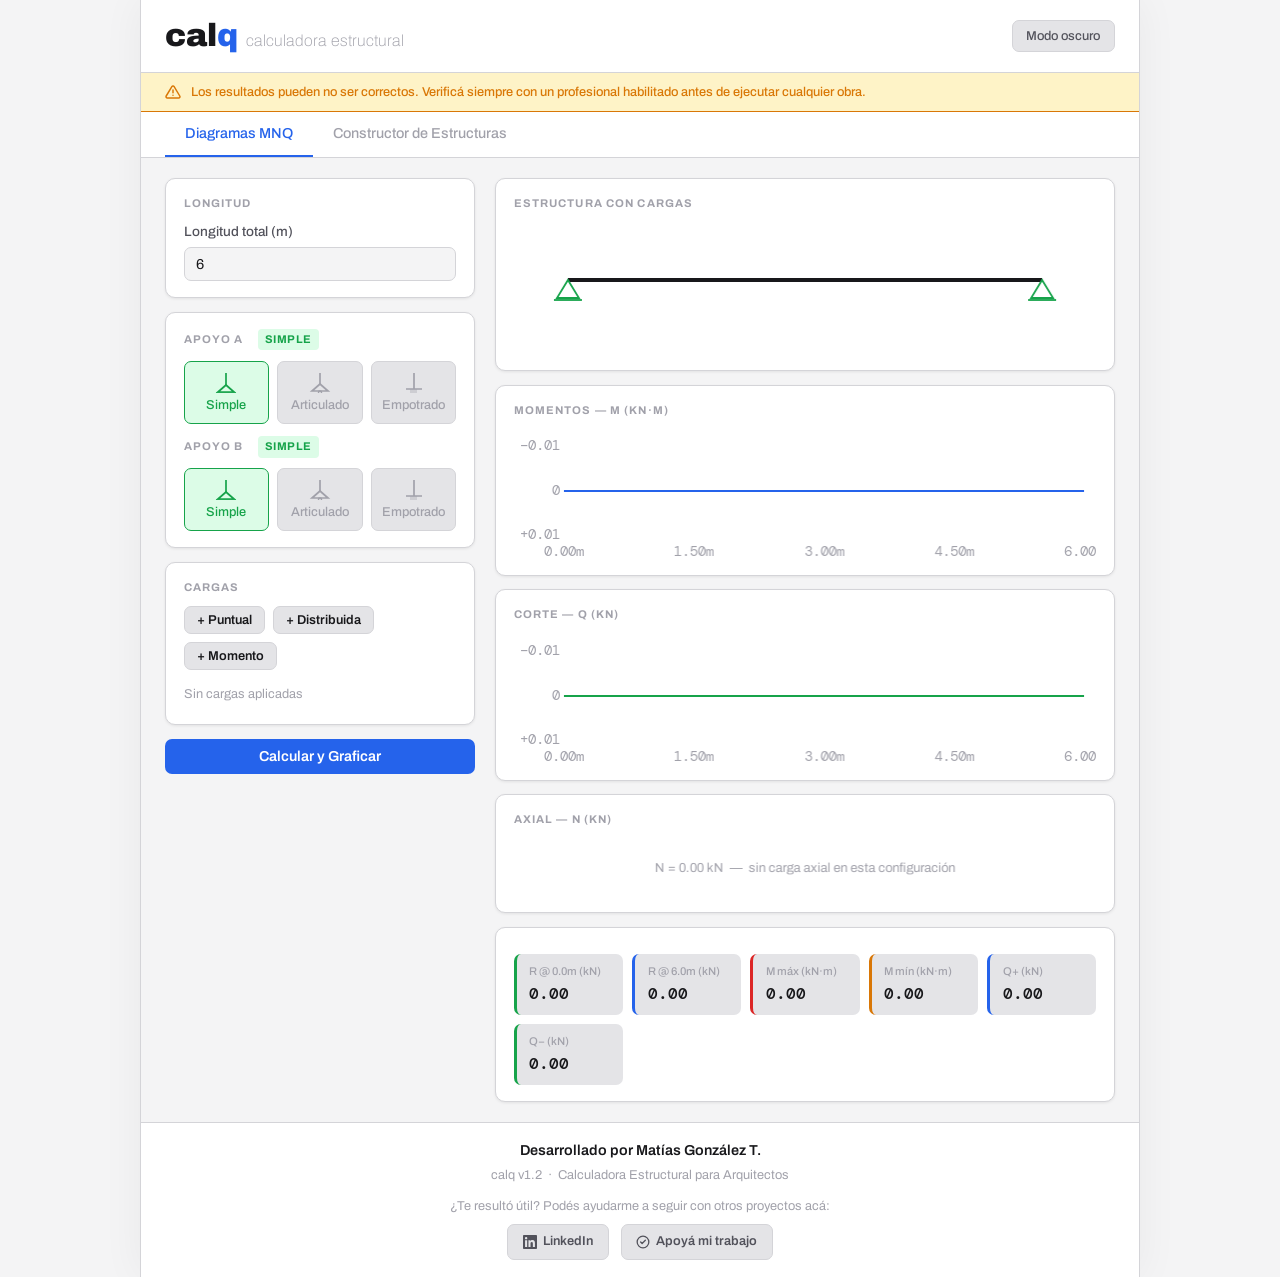
==== index.html @ caa6c2d3 "Change favicon icon from 📐 to 🌌" ====
<!DOCTYPE html>
<html lang="es">
<head>
<meta charset="UTF-8">
<meta name="viewport" content="width=device-width,initial-scale=1.0">

<title>calq</title>
  
<link rel="icon" href="data:image/svg+xml,<svg xmlns=%22http://www.w3.org/2000/svg%22 viewBox=%220 0 100 100%22><text y=%22.9em%22 font-size=%2290%22>🌌</text></svg>">

<link href="https://fonts.googleapis.com/css2?family=Archivo:wght@400;500;600;700&family=DM+Mono:wght@400;500&display=swap" rel="stylesheet">
<style>
*{box-sizing:border-box;margin:0;padding:0}
:root{
  --ink:#18181b;--ink2:#52525b;--ink3:#a1a1aa;
  --bg:#f4f4f5;--bg2:#ffffff;--bg3:#e4e4e7;
  --ac:#2563eb;--ac-l:#dbeafe;--ac-d:#1d4ed8;
  --gn:#16a34a;--gn-l:#dcfce7;
  --rd:#dc2626;--rd-l:#fee2e2;
  --am:#d97706;--am-l:#fef3c7;
  --br:#d4d4d8;--sh:0 1px 3px rgba(0,0,0,.08);
  --r:10px;--rs:7px;
}
.dk{
  --ink:#f4f4f5;--ink2:#a1a1aa;--ink3:#71717a;
  --bg:#111113;--bg2:#18181b;--bg3:#27272a;
  --ac:#3b82f6;--ac-l:#1e3a5f;--ac-d:#60a5fa;
  --gn:#22c55e;--gn-l:#14532d;
  --rd:#f87171;--rd-l:#450a0a;
  --am:#fbbf24;--am-l:#451a03;
  --br:#3f3f46;--sh:0 1px 3px rgba(0,0,0,.3);
}
body{font-family:'Archivo',sans-serif;background:var(--bg);color:var(--ink);min-height:100vh;display:flex;flex-direction:column;font-size:16px;line-height:1.5;transition:background .2s,color .2s}

.header{background:var(--bg2);border-bottom:1px solid var(--br);padding:.75rem 1.5rem;display:flex;align-items:center;justify-content:space-between;gap:1rem;flex-shrink:0}
.logo{font-size:2rem;font-weight:900}
.logo em{font-style:normal;color:var(--ac)}
.logo-sub{font-size:1rem;font-weight:100;letter-spacing:0em;text-transform:lowercase;color:var(--ink3);margin-left:.5rem}
.theme-btn{padding:.5rem .85rem;border-radius:var(--rs);border:1px solid var(--br);background:var(--bg3);color:var(--ink2);font-family:'Archivo',sans-serif;font-size:.8rem;font-weight:500;cursor:pointer;transition:all .15s}
.theme-btn:hover{background:var(--br)}

.disclaimer{background:var(--am-l);border-bottom:1px solid var(--am);padding:.6rem 1.5rem;display:flex;align-items:center;gap:.6rem;font-size:.8rem;color:var(--am);font-weight:500;flex-shrink:0}
.disclaimer svg{flex-shrink:0}

.tabs{background:var(--bg2);border-bottom:1px solid var(--br);padding:0 1.5rem;display:flex;flex-shrink:0}
.tab{padding:.65rem 1.25rem;font-family:'Archivo',sans-serif;font-size:.9rem;font-weight:500;cursor:pointer;border-bottom:2.5px solid transparent;color:var(--ink3);transition:all .15s;white-space:nowrap}
.tab.active{color:var(--ac);border-bottom-color:var(--ac)}
.tab:hover:not(.active){color:var(--ink)}

.panel{display:none}.panel.active{display:block}
.layout{display:grid;grid-template-columns:1fr 2fr;gap:1.25rem;padding:1.25rem 1.5rem;align-items:start}
@media(max-width:720px){.layout{grid-template-columns:1fr;padding:.85rem}.col-inputs{order:1}.col-outputs{order:2}}

.card{background:var(--bg2);border:1px solid var(--br);border-radius:var(--r);padding:1rem 1.1rem;margin-bottom:.85rem;box-shadow:var(--sh)}
.card:last-child{margin-bottom:0}
.ci{background:var(--bg3);border:1px solid var(--br);border-radius:var(--rs);padding:.7rem .9rem;margin-bottom:.5rem}
.ci:last-child{margin-bottom:0}
.slbl{font-size:.7rem;font-weight:700;letter-spacing:.1em;text-transform:uppercase;color:var(--ink3);margin-bottom:.65rem;display:flex;align-items:center;gap:.5rem}

label{font-size:.85rem;font-weight:500;color:var(--ink2);display:block;margin-bottom:.3rem}
input[type=number],select{width:100%;padding:.5rem .7rem;background:var(--bg);border:1.5px solid var(--br);border-radius:var(--rs);font-family:'Archivo',sans-serif;font-size:.9rem;color:var(--ink);outline:none;transition:border-color .15s;-moz-appearance:textfield}
input[type=number]:focus,select:focus{border-color:var(--ac)}
input[type=number]::-webkit-inner-spin-button{-webkit-appearance:none}
.g2{display:grid;grid-template-columns:1fr 1fr;gap:.6rem}
.g3{display:grid;grid-template-columns:1fr 1fr 1fr;gap:.6rem}

.btn{display:inline-flex;align-items:center;justify-content:center;gap:.4rem;padding:.55rem 1rem;border-radius:var(--rs);border:none;font-family:'Archivo',sans-serif;font-size:.9rem;font-weight:600;cursor:pointer;transition:all .15s;white-space:nowrap}
.btn-p{background:var(--ac);color:#fff}.btn-p:hover{background:var(--ac-d)}
.btn-g{background:var(--bg3);color:var(--ink);border:1.5px solid var(--br)}.btn-g:hover{background:var(--br)}
.btn-sm{padding:.38rem .75rem;font-size:.8rem}
.btn-xs{padding:.25rem .55rem;font-size:.8rem}

.sg{display:grid;grid-template-columns:1fr 1fr 1fr;gap:.5rem;margin-bottom:.75rem}
.so{padding:.55rem .3rem;border-radius:var(--rs);border:1.5px solid var(--br);background:var(--bg3);cursor:pointer;text-align:center;font-size:.8rem;font-weight:500;color:var(--ink3);transition:all .15s;font-family:'Archivo',sans-serif;line-height:1.35}
.so svg{display:block;margin:0 auto .28rem}
.so.ss.on{border-color:var(--gn);background:var(--gn-l);color:var(--gn)}
.so.sp.on{border-color:var(--ac);background:var(--ac-l);color:var(--ac)}
.so.sf.on{border-color:var(--rd);background:var(--rd-l);color:var(--rd)}
.so.ss:hover:not(.on){border-color:var(--gn);color:var(--gn)}
.so.sp:hover:not(.on){border-color:var(--ac);color:var(--ac)}
.so.sf:hover:not(.on){border-color:var(--rd);color:var(--rd)}

.badge{display:inline-flex;align-items:center;padding:.15rem .45rem;border-radius:4px;font-size:.7rem;font-weight:700;letter-spacing:.04em}
.badge.simple{background:var(--gn-l);color:var(--gn)}
.badge.pin{background:var(--ac-l);color:var(--ac)}
.badge.fixed{background:var(--rd-l);color:var(--rd)}

.lrow{display:flex;align-items:center;gap:.5rem;padding:.4rem .6rem;background:var(--bg3);border-radius:6px;margin-bottom:.35rem;font-size:.8rem}
.dot{width:9px;height:9px;border-radius:50%;flex-shrink:0}
.dp{background:var(--ac)}.dd{background:var(--gn)}.dm{background:var(--am)}
.llbl{flex:1;font-weight:500;font-size:.8rem}
.enote{font-size:.8rem;color:var(--ink3);padding:.25rem 0}

.rg{display:grid;grid-template-columns:repeat(auto-fit,minmax(105px,1fr));gap:.55rem;margin-top:.65rem}
.rc{background:var(--bg3);border-radius:var(--rs);padding:.55rem .8rem;border-left:3px solid var(--ac)}
.rc.g{border-left-color:var(--gn)}.rc.a{border-left-color:var(--am)}.rc.r{border-left-color:var(--rd)}
.rl{font-size:.7rem;color:var(--ink3);margin-bottom:.15rem;font-weight:500}
.rv{font-family:'DM Mono',monospace;font-size:1rem;font-weight:500;color:var(--ink)}

canvas{display:block;width:100%;height:auto;border-radius:6px}

.footer{margin-top:auto;border-top:1px solid var(--br);background:var(--bg2);padding:1.1rem 1.5rem;text-align:center}
.fn{font-size:.9rem;font-weight:600;color:var(--ink);margin-bottom:.25rem}
.fs{font-size:.8rem;color:var(--ink3);margin-bottom:.75rem}
.fl{display:flex;align-items:center;justify-content:center;gap:.75rem;flex-wrap:wrap}
.fa{display:inline-flex;align-items:center;gap:.4rem;padding:.45rem .9rem;border-radius:var(--rs);border:1.5px solid var(--br);font-family:'Archivo',sans-serif;font-size:.8rem;font-weight:600;color:var(--ink2);text-decoration:none;background:var(--bg3);transition:all .15s}
.fa:hover{border-color:var(--ac);color:var(--ac);background:var(--ac-l)}
.fa.mp:hover{border-color:var(--gn);color:var(--gn);background:var(--gn-l)}
.fsup{font-size:.8rem;color:var(--ink3);margin-bottom:.5rem}

/* Limitar el ancho en pantallas grandes */
@media (min-width: 1200px) {
  body {
    max-width: 1000px; /* Ancho máximo de la calculadora */
    margin: 0 auto;    /* Centra el contenedor en la pantalla */
    
    /* Estos dos atributos son opcionales, pero le dan un efecto de "aplicación enmarcada" muy elegante: */
    border-left: 1px solid var(--br);
    border-right: 1px solid var(--br);
    box-shadow: 0 0 40px rgba(0,0,0,0.05);
  }
}
</style>
</head>
<body id="app">

<header class="header">
  <div style="display:flex;align-items:baseline">
    <div class="logo">cal<em>q</em><span class="logo-sub">Calculadora Estructural</span></div>
  </div>
  <button class="theme-btn" onclick="toggleTheme()" id="tbtn">Modo oscuro</button>
</header>

<div class="disclaimer">
  <svg width="16" height="16" viewBox="0 0 24 24" fill="none" stroke="currentColor" stroke-width="2.2" stroke-linecap="round"><path d="M10.29 3.86L1.82 18a2 2 0 001.71 3h16.94a2 2 0 001.71-3L13.71 3.86a2 2 0 00-3.42 0z"/><line x1="12" y1="9" x2="12" y2="13"/><line x1="12" y1="17" x2="12.01" y2="17"/></svg>
  Los resultados pueden no ser correctos. Verificá siempre con un profesional habilitado antes de ejecutar cualquier obra.
</div>

<div class="tabs">
  <div class="tab active" onclick="switchTab('mnq')">Diagramas MNQ</div>
  <div class="tab" onclick="switchTab('builder')">Constructor de Estructuras</div>
</div>

<!-- ═══════ PANEL MNQ ═══════ -->
<div class="panel active" id="panel-mnq">
  <div class="layout">
    <div class="col-inputs">
      <div class="card">
        <div class="slbl">Longitud</div>
        <div><label>Longitud total (m)</label>
          <input type="number" id="vL" value="6" step="0.5" min="0.5" onchange="runMNQ()">
        </div>
      </div>
      <div class="card">
        <div class="slbl">Apoyo A &nbsp;<span class="badge simple" id="lblA">Simple</span></div>
        <div class="sg">
          <div class="so ss on" id="sA-simple" onclick="selSup('A','simple',this)"><svg width="30" height="22" viewBox="0 0 30 22"><line x1="15" y1="2" x2="15" y2="14" stroke="currentColor" stroke-width="1.7"/><polygon points="15,14 7,21 23,21" fill="none" stroke="currentColor" stroke-width="1.7"/><line x1="5" y1="22" x2="25" y2="22" stroke="currentColor" stroke-width="1.5"/></svg>Simple</div>
          <div class="so sp" id="sA-pin" onclick="selSup('A','pin',this)"><svg width="30" height="22" viewBox="0 0 30 22"><line x1="15" y1="2" x2="15" y2="13" stroke="currentColor" stroke-width="1.7"/><polygon points="15,13 7,20 23,20" fill="none" stroke="currentColor" stroke-width="1.7"/><circle cx="15" cy="21.5" r="1.5" stroke="currentColor" fill="none" stroke-width="1.4"/></svg>Articulado</div>
          <div class="so sf" id="sA-fixed" onclick="selSup('A','fixed',this)"><svg width="30" height="22" viewBox="0 0 30 22"><line x1="15" y1="2" x2="15" y2="18" stroke="currentColor" stroke-width="1.7"/><rect x="11" y="18" width="7" height="4" fill="currentColor" opacity=".35"/><line x1="7" y1="18" x2="23" y2="18" stroke="currentColor" stroke-width="1.5"/></svg>Empotrado</div>
        </div>
        <div class="slbl" style="margin-top:.1rem">Apoyo B &nbsp;<span class="badge simple" id="lblB">Simple</span></div>
        <div class="sg" style="margin-bottom:0">
          <div class="so ss on" id="sB-simple" onclick="selSup('B','simple',this)"><svg width="30" height="22" viewBox="0 0 30 22"><line x1="15" y1="2" x2="15" y2="14" stroke="currentColor" stroke-width="1.7"/><polygon points="15,14 7,21 23,21" fill="none" stroke="currentColor" stroke-width="1.7"/><line x1="5" y1="22" x2="25" y2="22" stroke="currentColor" stroke-width="1.5"/></svg>Simple</div>
          <div class="so sp" id="sB-pin" onclick="selSup('B','pin',this)"><svg width="30" height="22" viewBox="0 0 30 22"><line x1="15" y1="2" x2="15" y2="13" stroke="currentColor" stroke-width="1.7"/><polygon points="15,13 7,20 23,20" fill="none" stroke="currentColor" stroke-width="1.7"/><circle cx="15" cy="21.5" r="1.5" stroke="currentColor" fill="none" stroke-width="1.4"/></svg>Articulado</div>
          <div class="so sf" id="sB-fixed" onclick="selSup('B','fixed',this)"><svg width="30" height="22" viewBox="0 0 30 22"><line x1="15" y1="2" x2="15" y2="18" stroke="currentColor" stroke-width="1.7"/><rect x="11" y="18" width="7" height="4" fill="currentColor" opacity=".35"/><line x1="7" y1="18" x2="23" y2="18" stroke="currentColor" stroke-width="1.5"/></svg>Empotrado</div>
        </div>
      </div>
      <div class="card">
        <div class="slbl">Cargas</div>
        <div style="display:flex;gap:.5rem;flex-wrap:wrap;margin-bottom:.65rem">
          <button class="btn btn-g btn-sm" onclick="tf('mnq','point')">+ Puntual</button>
          <button class="btn btn-g btn-sm" onclick="tf('mnq','dist')">+ Distribuida</button>
          <button class="btn btn-g btn-sm" onclick="tf('mnq','moment')">+ Momento</button>
        </div>
        <div id="mnq-fp" class="ci" style="display:none">
          <div class="g2" style="margin-bottom:.45rem">
            <div><label>Posición (m)</label><input type="number" id="lp-pos" value="3" step="0.1" min="0"></div>
            <div><label>Magnitud (kN)</label><input type="number" id="lp-mag" value="10" step="1"></div>
          </div>
          <button class="btn btn-p btn-sm" style="width:100%" onclick="addLoad('point')">Agregar carga puntual</button>
        </div>
        <div id="mnq-fd" class="ci" style="display:none">
          <div class="g2" style="margin-bottom:.45rem">
            <div><label>Inicio (m)</label><input type="number" id="ld-a" value="0" step="0.1" min="0"></div>
            <div><label>Fin (m)</label><input type="number" id="ld-b" value="6" step="0.1"></div>
          </div>
          <div class="g2" style="margin-bottom:.45rem">
            <div><label>q inicio (kN/m)</label><input type="number" id="ld-qa" value="5" step="1"></div>
            <div><label>q fin (kN/m)</label><input type="number" id="ld-qb" value="5" step="1"></div>
          </div>
          <button class="btn btn-p btn-sm" style="width:100%" onclick="addLoad('dist')">Agregar carga distribuida</button>
        </div>
        <div id="mnq-fm" class="ci" style="display:none">
          <div class="g2" style="margin-bottom:.45rem">
            <div><label>Posición (m)</label><input type="number" id="lm-pos" value="3" step="0.1" min="0"></div>
            <div><label>Magnitud (kN·m)</label><input type="number" id="lm-mag" value="8" step="1"></div>
          </div>
          <button class="btn btn-p btn-sm" style="width:100%" onclick="addLoad('moment')">Agregar momento</button>
        </div>
        <div id="mnq-ll" style="margin-top:.5rem"></div>
      </div>
      <button class="btn btn-p" style="width:100%;padding:.6rem 1rem;font-size:.9rem" onclick="runMNQ()">Calcular y Graficar</button>
    </div>
    <div class="col-outputs">
      <div class="card"><div class="slbl">Estructura con cargas</div><canvas id="cv-beam" width="700" height="132"></canvas></div>
      <div class="card"><div class="slbl">Momentos — M (kN·m)</div><canvas id="cv-M" width="700" height="130"></canvas></div>
      <div class="card"><div class="slbl">Corte — Q (kN)</div><canvas id="cv-Q" width="700" height="130"></canvas></div>
      <div class="card"><div class="slbl">Axial — N (kN)</div><canvas id="cv-N" width="700" height="58"></canvas></div>
      <div id="mnq-res"></div>
    </div>
  </div>
</div>

<!-- ═══════ PANEL BUILDER ═══════ -->
<div class="panel" id="panel-builder">
  <div class="layout">
    <div class="col-inputs">
      <div class="card">
        <div class="slbl">Longitud</div>
        <div><label>Longitud total (m)</label>
          <input type="number" id="bL" value="8" step="0.5" min="1" onchange="bRender()">
        </div>
      </div>
      <div class="card">
        <div class="slbl">Apoyos</div>
        <div class="g2" style="margin-bottom:.5rem">
          <div><label>Posición (m)</label><input type="number" id="b-sp" value="0" step="0.5" min="0"></div>
          <div><label>Tipo</label>
            <select id="b-st">
              <option value="simple">Simple</option>
              <option value="pin">Articulado</option>
              <option value="fixed">Empotrado</option>
            </select>
          </div>
        </div>
        <button class="btn btn-p btn-sm" style="width:100%" onclick="addBSup()">Agregar apoyo</button>
        <div id="b-sl" style="margin-top:.6rem"></div>
      </div>
      <div class="card">
        <div class="slbl">Cargas</div>
        <div style="display:flex;gap:.5rem;flex-wrap:wrap;margin-bottom:.65rem">
          <button class="btn btn-g btn-sm" onclick="tf('b','point')">+ Puntual</button>
          <button class="btn btn-g btn-sm" onclick="tf('b','dist')">+ Distribuida</button>
          <button class="btn btn-g btn-sm" onclick="tf('b','moment')">+ Momento</button>
        </div>
        <div id="b-fp" class="ci" style="display:none">
          <div class="g2" style="margin-bottom:.45rem">
            <div><label>Posición (m)</label><input type="number" id="bp-pos" value="4" step="0.1" min="0"></div>
            <div><label>Fuerza (kN)</label><input type="number" id="bp-mag" value="20" step="1"></div>
          </div>
          <button class="btn btn-p btn-sm" style="width:100%" onclick="addBLoad('point')">Agregar carga puntual</button>
        </div>
        <div id="b-fd" class="ci" style="display:none">
          <div class="g2" style="margin-bottom:.45rem">
            <div><label>Inicio (m)</label><input type="number" id="bd-a" value="0" step="0.1" min="0"></div>
            <div><label>Fin (m)</label><input type="number" id="bd-b" value="8" step="0.1"></div>
          </div>
          <div class="g2" style="margin-bottom:.45rem">
            <div><label>q inicio (kN/m)</label><input type="number" id="bd-qa" value="10" step="1"></div>
            <div><label>q fin (kN/m)</label><input type="number" id="bd-qb" value="10" step="1"></div>
          </div>
          <button class="btn btn-p btn-sm" style="width:100%" onclick="addBLoad('dist')">Agregar carga distribuida</button>
        </div>
        <div id="b-fm" class="ci" style="display:none">
          <div class="g2" style="margin-bottom:.45rem">
            <div><label>Posición (m)</label><input type="number" id="bm-pos" value="4" step="0.1" min="0"></div>
            <div><label>M (kN·m)</label><input type="number" id="bm-mag" value="15" step="1"></div>
          </div>
          <button class="btn btn-p btn-sm" style="width:100%" onclick="addBLoad('moment')">Agregar momento</button>
        </div>
        <div id="b-ll" style="margin-top:.5rem"></div>
      </div>
      <div style="display:flex;gap:.6rem">
        <button class="btn btn-p" style="flex:1;padding:.6rem 1rem;font-size:.9rem" onclick="calcBuilder()">Calcular</button>
        <button class="btn btn-g" style="padding:.6rem 1rem;font-size:.9rem" onclick="resetBuilder()">Limpiar</button>
      </div>
    </div>
    <div class="col-outputs">
      <div class="card"><div class="slbl">Vista de la estructura</div><canvas id="cv-bld" width="700" height="180"></canvas></div>
      <div class="card"><div class="slbl">Momentos — M (kN·m)</div><canvas id="cv-bM" width="700" height="130"></canvas></div>
      <div class="card"><div class="slbl">Corte — Q (kN)</div><canvas id="cv-bQ" width="700" height="130"></canvas></div>
      <div id="b-res"></div>
    </div>
  </div>
</div>

<footer class="footer">
  <div class="fn">Desarrollado por Matías González T.</div>
  <div class="fs">calq v1.2 &nbsp;·&nbsp; Calculadora Estructural para Arquitectos</div>
  <div class="fsup">¿Te resultó útil? Podés ayudarme a seguir con otros proyectos acá:</div>
  <div class="fl">
    <a class="fa" href="https://linkedin.com/in/matiasgonzalezt/" target="_blank" rel="noopener">
      <svg width="14" height="14" viewBox="0 0 24 24" fill="currentColor"><path d="M20.45 20.45h-3.55v-5.57c0-1.33-.03-3.04-1.85-3.04-1.85 0-2.13 1.44-2.13 2.94v5.67H9.37V9h3.41v1.56h.05c.47-.9 1.63-1.85 3.36-1.85 3.59 0 4.26 2.36 4.26 5.43v6.31zM5.34 7.43a2.06 2.06 0 1 1 0-4.12 2.06 2.06 0 0 1 0 4.12zM7.12 20.45H3.56V9h3.56v11.45zM22.22 0H1.77C.79 0 0 .77 0 1.72v20.56C0 23.23.79 24 1.77 24h20.45C23.21 24 24 23.23 24 22.28V1.72C24 .77 23.21 0 22.22 0z"/></svg>
      LinkedIn
    </a>
    <a class="fa mp" href="https://link.mercadopago.com.ar/matiasgonzalezt" target="_blank" rel="noopener">
      <svg width="14" height="14" viewBox="0 0 24 24" fill="none" stroke="currentColor" stroke-width="2.2" stroke-linecap="round" stroke-linejoin="round"><circle cx="12" cy="12" r="10"/><path d="M8 12l2.5 2.5L16 9"/></svg>
      Apoyá mi trabajo
    </a>
  </div>
</footer>

<script>
/* ═══════════ STATE ═══════════ */
const mnq = {supA:'simple', supB:'simple', loads:[]};
const bld = {supports:[], loads:[]};
let isDark = false;

/* ═══════════ COLORS ═══════════ */
function C(){
  return isDark ? {
    ink:'#f4f4f5', ink2:'#a1a1aa', ink3:'#71717a',
    bg:'#111113', bg2:'#18181b', bg3:'#27272a', br:'#3f3f46',
    ac:'#3b82f6', gn:'#22c55e', rd:'#f87171', am:'#fbbf24'
  } : {
    ink:'#18181b', ink2:'#52525b', ink3:'#a1a1aa',
    bg:'#f4f4f5', bg2:'#ffffff', bg3:'#e4e4e7', br:'#d4d4d8',
    ac:'#2563eb', gn:'#16a34a', rd:'#dc2626', am:'#d97706'
  };
}

const SUP_LABEL = {simple:'Simple', pin:'Articulado', fixed:'Empotrado'};
const SUP_CLS   = {simple:'simple', pin:'pin', fixed:'fixed'};

/* ═══════════ THEME ═══════════ */
function toggleTheme(){
  isDark = !isDark;
  document.getElementById('app').classList.toggle('dk', isDark);
  document.getElementById('tbtn').textContent = isDark ? 'Modo claro' : 'Modo oscuro';
  runMNQ(); bRender();
}

/* ═══════════ TABS ═══════════ */
function switchTab(t){
  document.querySelectorAll('.tab').forEach((el,i)=>el.classList.toggle('active',(i===0&&t==='mnq')||(i===1&&t==='builder')));
  document.querySelectorAll('.panel').forEach((el,i)=>el.classList.toggle('active',(i===0&&t==='mnq')||(i===1&&t==='builder')));
  if(t==='mnq') runMNQ(); else bRender();
}

/* ═══════════ SUPPORT SELECT ═══════════ */
function selSup(side, type, el){
  ['simple','pin','fixed'].forEach(t=>{ const b=document.getElementById('s'+side+'-'+t); if(b) b.classList.remove('on'); });
  el.classList.add('on');
  mnq['sup'+side] = type;
  const lbl = document.getElementById('lbl'+side);
  lbl.textContent = SUP_LABEL[type]; lbl.className = 'badge '+SUP_CLS[type];
  runMNQ();
}

/* ═══════════ FORM TOGGLE ═══════════ */
function tf(pfx, type){
  const ids = {mnq:{point:'mnq-fp',dist:'mnq-fd',moment:'mnq-fm'}, b:{point:'b-fp',dist:'b-fd',moment:'b-fm'}};
  const all  = Object.values(ids[pfx]);
  const cur  = ids[pfx][type];
  
  const targetEl = document.getElementById(cur);
  const isVisible = targetEl && targetEl.style.display === 'block';

  // 1. Ocultamos todos los formularios de esa sección primero
  all.forEach(id => { 
    const el = document.getElementById(id); 
    if(el) el.style.display = 'none'; 
  });

  // 2. Si el formulario que tocaste NO estaba visible, lo mostramos
  if(targetEl && !isVisible) {
    targetEl.style.display = 'block';
  }
}

/* ═══════════ MNQ LOADS ═══════════ */
function addLoad(type){
  const L = +document.getElementById('vL').value;
  if(type==='point'){
    const pos=+document.getElementById('lp-pos').value, mag=+document.getElementById('lp-mag').value;
    if(pos<0||pos>L) return alert('Posición fuera del rango');
    mnq.loads.push({type,pos,mag,id:Date.now()});
  } else if(type==='dist'){
    mnq.loads.push({type,a:+document.getElementById('ld-a').value,b:+document.getElementById('ld-b').value,qa:+document.getElementById('ld-qa').value,qb:+document.getElementById('ld-qb').value,id:Date.now()});
  } else {
    mnq.loads.push({type:'moment',pos:+document.getElementById('lm-pos').value,mag:+document.getElementById('lm-mag').value,id:Date.now()});
  }
  renderLL('mnq'); runMNQ();
}
function removeLoad(id){ mnq.loads=mnq.loads.filter(l=>l.id!==id); renderLL('mnq'); runMNQ(); }

/* ═══════════ BUILDER SUPPORTS ═══════════ */
function addBSup(){
  const pos=+document.getElementById('b-sp').value, type=document.getElementById('b-st').value, L=+document.getElementById('bL').value;
  if(pos<0||pos>L) return alert('Posición fuera del rango');
  if(bld.supports.some(s=>Math.abs(s.pos-pos)<0.01)) return alert('Ya existe un apoyo en esa posición');
  bld.supports.push({pos,type,id:Date.now()});
  bld.supports.sort((a,b)=>a.pos-b.pos);
  renderBSups(); bRender();
}
function removeBSup(id){ bld.supports=bld.supports.filter(s=>s.id!==id); renderBSups(); bRender(); }

/* ═══════════ BUILDER LOADS ═══════════ */
function addBLoad(type){
  if(type==='point') bld.loads.push({type,pos:+document.getElementById('bp-pos').value,mag:+document.getElementById('bp-mag').value,id:Date.now()});
  else if(type==='dist') bld.loads.push({type,a:+document.getElementById('bd-a').value,b:+document.getElementById('bd-b').value,qa:+document.getElementById('bd-qa').value,qb:+document.getElementById('bd-qb').value,id:Date.now()});
  else bld.loads.push({type:'moment',pos:+document.getElementById('bm-pos').value,mag:+document.getElementById('bm-mag').value,id:Date.now()});
  renderLL('b'); bRender();
}
function removeBLoad(id){ bld.loads=bld.loads.filter(l=>l.id!==id); renderLL('b'); bRender(); }

/* ═══════════ RENDER LISTS ═══════════ */
function renderLL(pfx){
  const loads = pfx==='mnq' ? mnq.loads : bld.loads;
  const divId = pfx==='mnq' ? 'mnq-ll' : 'b-ll';
  const div = document.getElementById(divId); if(!div) return;
  if(!loads.length){ div.innerHTML='<div class="enote">Sin cargas aplicadas</div>'; return; }
  const fn = pfx==='mnq' ? 'removeLoad' : 'removeBLoad';
  div.innerHTML = loads.map(l=>{
    const dot = l.type==='point'?'dp':l.type==='dist'?'dd':'dm';
    const lbl = l.type==='point'?`Puntual ${l.mag} kN @ ${l.pos}m`:l.type==='dist'?`Distribuida ${l.qa}–${l.qb} kN/m [${l.a}–${l.b}m]`:`Momento ${l.mag} kN·m @ ${l.pos}m`;
    return `<div class="lrow"><div class="dot ${dot}"></div><span class="llbl">${lbl}</span><button class="btn btn-g btn-xs" onclick="${fn}(${l.id})">✕</button></div>`;
  }).join('');
}

function renderBSups(){
  const div = document.getElementById('b-sl'); if(!div) return;
  if(!bld.supports.length){ div.innerHTML='<div class="enote">Sin apoyos</div>'; return; }
  const COLS={simple:'gn',pin:'ac',fixed:'rd'};
  div.innerHTML = bld.supports.map(s=>`
    <div class="lrow">
      <div class="dot" style="background:var(--${COLS[s.type]})"></div>
      <span class="llbl"><span class="badge ${SUP_CLS[s.type]}">${SUP_LABEL[s.type]}</span> @ ${s.pos}m</span>
      <button class="btn btn-g btn-xs" onclick="removeBSup(${s.id})">✕</button>
    </div>`).join('');
}

/* ══════════════════════════════════════════════════════
   CORE ENGINE — Trabaja sobre la longitud total L
   Los apoyos pueden estar en CUALQUIER posición dentro
   de [0, L]. Los extremos libres se calculan y grafican.
   ══════════════════════════════════════════════════════ */

/**
 * Calcula reacciones para una viga isostática con 2 apoyos
 * posicionados en posA y posB (coordenadas globales 0..L).
 * Las cargas se expresan también en coords globales.
 */
function calcReactions(posA, posB, typeA, typeB, loads){
  // Suma de cargas verticales y momento respecto de posA
  let sumV = 0, sumMA = 0;
  loads.forEach(l=>{
    if(l.type==='point'){
      sumV  += l.mag;
      sumMA += l.mag * (l.pos - posA);
    } else if(l.type==='dist'){
      const len = l.b - l.a;
      const F   = (l.qa + l.qb) / 2 * len;
      const t   = (l.qa + l.qb) === 0 ? 0.5 : (l.qa + 2*l.qb) / (3*(l.qa+l.qb));
      const xc  = l.a + len * t;
      sumV  += F;
      sumMA += F * (xc - posA);
    } else if(l.type==='moment'){
      sumMA += l.mag;
    }
  });

  const span = posB - posA; // distancia entre apoyos
  let RA=0, RB=0, MA=0, MB=0;

  if(span < 1e-9){
    // Apoyos en la misma posición — degenerate
    RA = sumV / 2; RB = sumV / 2;
  } else {
    // Isostática: ΣMb=0 → RA, ΣV=0 → RB
    RA = (span * 0 + sumV * span - sumMA) / span; // ΣMb=0: RA·span = sumV·span - sumMA
    // Simplificando: RA·span = sumV·span - sumMA
    RA = sumV - sumMA / span;
    // Wait — let's be explicit:
    // ΣM_B = 0: -RA·span + sumV_contribution_moments_about_B = 0
    // sumMA is already moment about A
    // M_B = sumMA - sumV*(posB-posA)? No.
    // Let's redo cleanly:
    // ΣM_A = 0: RB·span - sumMA_aboutA = 0  → RB = sumMA_aboutA / span
    RB = sumMA / span;
    RA = sumV - RB;
  }
  return {RA, RB, MA:0, MB:0};
}

/**
 * Construye los arrays Q(x) y M(x) en coords globales 0..L.
 * posA, posB: posiciones globales de los dos apoyos.
 * RA, RB: reacciones calculadas.
 * loads: cargas en coords globales.
 */
function buildQM(L, posA, posB, RA, RB, loads){
  const N  = 500;
  const dx = L / N;
  const xs = Array.from({length:N+1}, (_,i) => i*dx);

  const Q = xs.map(x => {
    let q = 0;
    // Reacciones como fuerzas hacia arriba
    if(x >= posA) q += RA;
    if(x >= posB) q += RB;
    // Cargas externas (hacia abajo = positivo convención)
    loads.forEach(l => {
      if(l.type==='point' && x > l.pos){
        q -= l.mag;
      } else if(l.type==='dist'){
        if(x >= l.b){
          q -= (l.qa + l.qb)/2 * (l.b - l.a);
        } else if(x > l.a){
          const s  = (x - l.a)/(l.b - l.a);
          const qx = l.qa + (l.qb - l.qa)*s;
          q -= (l.qa + qx)/2 * (x - l.a);
        }
      }
    });
    return q;
  });

  // M(x) por integración de Q desde x=0
  // M(0) = 0 (extremo libre izquierdo, o el momento de empotramiento si corresponde)
  const M = xs.map(x => {
    let m = 0;
    if(x > posA) m += RA*(x - posA);
    if(x > posB) m += RB*(x - posB);
    loads.forEach(l => {
      if(l.type==='point' && x > l.pos){
        m -= l.mag*(x - l.pos);
      } else if(l.type==='dist'){
        if(x >= l.b){
          const len = l.b - l.a;
          const F   = (l.qa + l.qb)/2 * len;
          const t   = (l.qa+l.qb)===0 ? 0.5 : (l.qa+2*l.qb)/(3*(l.qa+l.qb));
          const xc  = l.a + len*t;
          m -= F*(x - xc);
        } else if(x > l.a){
          const s   = (x - l.a)/(l.b - l.a);
          const qx  = l.qa + (l.qb - l.qa)*s;
          const F   = (l.qa + qx)/2*(x - l.a);
          const ts  = (l.qa+2*qx)===0 ? 0.5 : (l.qa+2*qx)/(3*(l.qa+qx));
          const xc  = l.a + (x-l.a)*ts;
          m -= F*(x - xc);
        }
      } else if(l.type==='moment' && x > l.pos){
        m -= l.mag;
      }
    });
    return m;
  });

  return {xs, Q, M};
}

/* ═══════════ RUN MNQ (Panel 1) ═══════════ */
function runMNQ(){
  const L = +document.getElementById('vL').value || 6;
  // En el panel MNQ los apoyos siempre están en 0 y L
  const posA=0, posB=L;
  const {RA, RB} = calcReactions(posA, posB, mnq.supA, mnq.supB, mnq.loads);
  const {xs, Q, M} = buildQM(L, posA, posB, RA, RB, mnq.loads);

  drawBeamCV('cv-beam', L, [{pos:posA,type:mnq.supA,R:RA},{pos:posB,type:mnq.supB,R:RB}], mnq.loads);
  drawDiag('cv-M', xs, M, C().ac, L);
  drawDiag('cv-Q', xs, Q, C().gn, L);

  const cvN=document.getElementById('cv-N'); 
  const {W: wN, H: hN} = fixDPI(cvN); 
  const ctxN=cvN.getContext('2d');
  ctxN.clearRect(0,0,wN,hN);
  ctxN.font='13px Archivo,sans-serif'; ctxN.fillStyle=C().ink3; ctxN.textAlign='center';
  ctxN.fillText('N = 0.00 kN  —  sin carga axial en esta configuración', wN/2, hN/2+5);

  const Mx=Math.max(...M), Mn=Math.min(...M), Qx=Math.max(...Q), Qn=Math.min(...Q);
  document.getElementById('mnq-res').innerHTML=resCards(RA,RB,posA,posB,Mx,Mn,Qx,Qn);
}

/* ═══════════ BUILDER ═══════════ */
function bRender(){
  const L = +document.getElementById('bL').value || 8;
  const cv=document.getElementById('cv-bld'); const {W, H} = fixDPI(cv); const ctx=cv.getContext('2d'); const Cl=C();
  ctx.clearRect(0,0,W,H);
  const pl=54,pr=54,pt=42,pb=52, cw=W-pl-pr, y0=pt+22;
  const xOf = x => pl+(x/L)*cw;
  const SCOL={simple:Cl.gn, pin:Cl.ac, fixed:Cl.rd};

  // Beam
  ctx.strokeStyle=Cl.ink; ctx.lineWidth=4;
  ctx.beginPath(); ctx.moveTo(pl,y0); ctx.lineTo(pl+cw,y0); ctx.stroke();

  // Dimension
  ctx.strokeStyle=Cl.ink3; ctx.lineWidth=.8; ctx.setLineDash([3,4]);
  ctx.beginPath(); ctx.moveTo(pl,y0+72); ctx.lineTo(pl+cw,y0+72); ctx.stroke(); ctx.setLineDash([]);
  ctx.font='14px DM Mono,monospace'; ctx.fillStyle=Cl.ink3; ctx.textAlign='center';
  ctx.fillText('L = '+L.toFixed(1)+' m', pl+cw/2, y0+64);

  // X ticks
  const seg=Math.min(10, Math.ceil(L*2));
  for(let i=0;i<=seg;i++){
    const fx=pl+(i/seg)*cw;
    ctx.strokeStyle=Cl.br; ctx.lineWidth=.8;
    ctx.beginPath(); ctx.moveTo(fx,y0-3); ctx.lineTo(fx,y0+3); ctx.stroke();
    ctx.font='14px DM Mono,monospace'; ctx.fillStyle=Cl.ink3; ctx.textAlign='center';
    ctx.fillText((i*L/seg).toFixed(1),fx,y0+92);
  }

  // Supports
  bld.supports.forEach(s=>{
    const tx=xOf(s.pos), col=SCOL[s.type]||Cl.ink;
    ctx.save(); ctx.strokeStyle=col; ctx.fillStyle=col; ctx.lineWidth=1.8;
    if(s.type==='simple'){ctx.beginPath();ctx.moveTo(tx,y0);ctx.lineTo(tx-11,y0+18);ctx.lineTo(tx+11,y0+18);ctx.closePath();ctx.stroke();ctx.beginPath();ctx.moveTo(tx-14,y0+20);ctx.lineTo(tx+14,y0+20);ctx.stroke();}
    else if(s.type==='pin'){ctx.beginPath();ctx.moveTo(tx,y0);ctx.lineTo(tx-10,y0+16);ctx.lineTo(tx+10,y0+16);ctx.closePath();ctx.stroke();ctx.beginPath();ctx.arc(tx,y0+18,2.5,0,Math.PI*2);ctx.stroke();}
    else if(s.type==='fixed'){ctx.globalAlpha=.22;ctx.fillRect(tx-11,y0-12,9,24);ctx.globalAlpha=1;ctx.strokeRect(tx-11,y0-12,9,24);}
    ctx.font='bold 14px DM Mono,monospace'; ctx.textAlign='center';
    ctx.fillText(s.pos.toFixed(1)+'m', tx, y0-16);
    ctx.restore();
  });

  // Loads
  const maxMag=Math.max(...bld.loads.map(l=>l.type==='point'?Math.abs(l.mag):l.type==='dist'?Math.max(Math.abs(l.qa||0),Math.abs(l.qb||0)):Math.abs(l.mag||0)),1);
  bld.loads.forEach(l=>{
    const Cl2=C();
    if(l.type==='point'){
      const tx=xOf(l.pos),al=Math.max(16,Math.abs(l.mag)/maxMag*28);
      arw(ctx,tx,y0-al,tx,y0-1,Cl2.ac);
      ctx.font='bold 14px DM Mono,monospace'; ctx.fillStyle=Cl2.ac; ctx.textAlign='center';
      ctx.fillText(l.mag.toFixed(0)+'kN',tx,y0-al-5);
    } else if(l.type==='dist'){
      const ax=xOf(l.a),bx=xOf(l.b),sA=Math.max(9,Math.abs(l.qa)/maxMag*24),sB=Math.max(9,Math.abs(l.qb)/maxMag*24);
      ctx.save(); ctx.strokeStyle=Cl2.ac; ctx.fillStyle=Cl2.ac+'22'; ctx.lineWidth=1.1;
      ctx.beginPath();ctx.moveTo(ax,y0-sA);ctx.lineTo(bx,y0-sB);ctx.lineTo(bx,y0);ctx.lineTo(ax,y0);ctx.closePath();ctx.fill();ctx.stroke();
      const steps=Math.max(2,Math.floor((bx-ax)/16));
      for(let i=0;i<=steps;i++){arw(ctx,ax+i*(bx-ax)/steps,y0-(sA+(sB-sA)*i/steps)+1,ax+i*(bx-ax)/steps,y0-1,Cl2.ac,3);}
      ctx.restore();
    } else {
      const tx=xOf(l.pos); ctx.save(); ctx.strokeStyle=Cl2.am; ctx.lineWidth=2.2;
      ctx.beginPath(); ctx.arc(tx,y0,11,-Math.PI*.8,Math.PI*.8,l.mag<0); ctx.stroke(); ctx.restore();
    }
  });
}

function calcBuilder(){
  const L = +document.getElementById('bL').value || 8;
  if(bld.supports.length < 2) return alert('Necesitás al menos 2 apoyos para calcular');
  const sups = bld.supports;
  const sA = sups[0], sB = sups[sups.length-1];
  const posA=sA.pos, posB=sB.pos;
  if(Math.abs(posB-posA)<0.01) return alert('Los apoyos extremos deben estar en posiciones distintas');

  // Calcular reacciones con cargas en coordenadas GLOBALES (0..L)
  const {RA, RB} = calcReactions(posA, posB, sA.type, sB.type, bld.loads);

  // Construir diagramas en coordenadas GLOBALES 0..L
  const {xs, Q, M} = buildQM(L, posA, posB, RA, RB, bld.loads);

  drawDiag('cv-bM', xs, M, C().ac, L);
  drawDiag('cv-bQ', xs, Q, C().gn, L);

  // Redibujar estructura con reacciones
  bRender();
  const cv=document.getElementById('cv-bld'), ctx=cv.getContext('2d');
  const cw=cv.clientWidth-pl-pr, y0=40+22;
  const xOf = x => pl+(x/L)*cw;
  [[posA,RA],[posB,RB]].forEach(([xp,R])=>{
    arw(ctx, xOf(xp), y0+34, xOf(xp), y0+2, C().gn);
    ctx.font='bold 14px DM Mono,monospace'; ctx.fillStyle=C().gn; ctx.textAlign='center';
    ctx.fillText(R.toFixed(2)+'kN', xOf(xp), y0+48);
  });

  const Mx=Math.max(...M), Mn=Math.min(...M), Qx=Math.max(...Q), Qn=Math.min(...Q);
  document.getElementById('b-res').innerHTML=resCards(RA,RB,posA,posB,Mx,Mn,Qx,Qn);
}

function resetBuilder(){
  bld.supports=[]; bld.loads=[];
  ['b-fp','b-fd','b-fm'].forEach(id=>{const el=document.getElementById(id);if(el)el.style.display='none';});
  renderBSups(); renderLL('b'); bRender();
  document.getElementById('b-res').innerHTML='';
  ['cv-bM','cv-bQ'].forEach(id=>{const cv=document.getElementById(id);if(cv)cv.getContext('2d').clearRect(0,0,cv.width,cv.height);});
}

/* ═══════════ DRAWING ═══════════ */
function fixDPI(cv) {
  const dpr = window.devicePixelRatio || 2; 
  
  // 1. Le decimos que fluya y ocupe el 100% de la tarjeta contenedora
  cv.style.width = '100%'; 
  
  // 2. Leemos el ancho real en píxeles que le asignó el navegador
  let W = cv.clientWidth;
  
  // 3. Si da 0 (porque la pestaña está oculta), le damos 700 temporalmente 
  // para que las matemáticas no se rompan por dividir por cero.
  if (W === 0) W = 700;

  // 4. Recuperamos y mantenemos la altura fija original
  let H = cv.getAttribute('data-h');
  if (!H) {
    H = cv.getAttribute('height');
    cv.setAttribute('data-h', H);
  }
  H = +H;

  // 5. Aplicamos la densidad de píxeles HD
  cv.width = W * dpr;
  cv.height = H * dpr;
  cv.style.height = H + 'px';

  const ctx = cv.getContext('2d');
  ctx.scale(dpr, dpr);
  
  return { W, H };
}

function arw(ctx,x1,y1,x2,y2,col,hw=5.5){
  const a=Math.atan2(y2-y1,x2-x1);
  ctx.save(); ctx.strokeStyle=col; ctx.fillStyle=col; ctx.lineWidth=1.8;
  ctx.beginPath(); ctx.moveTo(x1,y1); ctx.lineTo(x2,y2); ctx.stroke();
  ctx.beginPath(); ctx.moveTo(x2,y2);
  ctx.lineTo(x2-hw*Math.cos(a-.42),y2-hw*Math.sin(a-.42));
  ctx.lineTo(x2-hw*Math.cos(a+.42),y2-hw*Math.sin(a+.42));
  ctx.closePath(); ctx.fill(); ctx.restore();
}

function drawDiag(id, xs, vals, color, L){
  const cv=document.getElementById(id); if(!cv) return;
  const {W, H} = fixDPI(cv); const ctx = cv.getContext('2d'); const Cl = C();
  ctx.clearRect(0,0,W,H);
  const pl=50,pr=12,pt=16,pb=22, cw=W-pl-pr, ch=H-pt-pb;
  const maxV = Math.max(...vals.map(Math.abs), .01);
  const zero = pt + ch/2;

  // Zero line
  ctx.strokeStyle=Cl.br; ctx.lineWidth=1; ctx.setLineDash([4,4]);
  ctx.beginPath(); ctx.moveTo(pl,zero); ctx.lineTo(pl+cw,zero); ctx.stroke(); ctx.setLineDash([]);

  // Fill — positive values go DOWN (structural convention)
  ctx.beginPath(); ctx.moveTo(pl+(xs[0]/L)*cw, zero);
  xs.forEach((x,i)=> ctx.lineTo(pl+(x/L)*cw, zero + (vals[i]/maxV)*(ch/2)*.88));
  ctx.lineTo(pl+(xs[xs.length-1]/L)*cw, zero); ctx.closePath();
  const g=ctx.createLinearGradient(0,zero,0,zero+ch/2);
  g.addColorStop(0,color+'70'); g.addColorStop(1,color+'10');
  ctx.fillStyle=g; ctx.fill();

  // Curve
  ctx.beginPath(); ctx.strokeStyle=color; ctx.lineWidth=2.2;
  xs.forEach((x,i)=>{ const px=pl+(x/L)*cw, py=zero+(vals[i]/maxV)*(ch/2)*.88; i===0?ctx.moveTo(px,py):ctx.lineTo(px,py); });
  ctx.stroke();

  // Y labels — note: positive is DOWN, so labels are inverted
  ctx.font='14px DM Mono,monospace'; ctx.fillStyle=Cl.ink3; ctx.textAlign='right';
  ctx.fillText('−'+maxV.toFixed(2), pl-4, pt+5);
  ctx.fillText('0', pl-4, zero+4);
  ctx.fillText('+'+maxV.toFixed(2), pl-4, pt+ch+2);

  // X labels
  ctx.textAlign='center';
  [0,.25,.5,.75,1].forEach(t=> ctx.fillText((t*L).toFixed(2)+'m', pl+t*cw, H-3));
}

function drawBeamCV(id, L, supports, loads){
  const cv=document.getElementById(id); if(!cv) return;
  const {W, H} = fixDPI(cv); const ctx = cv.getContext('2d'); const Cl = C();
  ctx.clearRect(0,0,W,H);
  const pl=54,pr=54,pt=34,pb=46, cw=W-pl-pr, y0=pt+24;
  const xOf = x => pl+(x/L)*cw;
  const SCOL={simple:Cl.gn, pin:Cl.ac, fixed:Cl.rd};

  // Beam
  ctx.strokeStyle=Cl.ink; ctx.lineWidth=4;
  ctx.beginPath(); ctx.moveTo(pl,y0); ctx.lineTo(pl+cw,y0); ctx.stroke();

  // Supports
  supports.forEach(s=>{
    const tx=xOf(s.pos), col=SCOL[s.type]||Cl.ink;
    ctx.save(); ctx.strokeStyle=col; ctx.fillStyle=col; ctx.lineWidth=1.8;
    if(s.type==='simple'){ctx.beginPath();ctx.moveTo(tx,y0);ctx.lineTo(tx-11,y0+18);ctx.lineTo(tx+11,y0+18);ctx.closePath();ctx.stroke();ctx.beginPath();ctx.moveTo(tx-14,y0+20);ctx.lineTo(tx+14,y0+20);ctx.stroke();}
    else if(s.type==='pin'){ctx.beginPath();ctx.moveTo(tx,y0);ctx.lineTo(tx-10,y0+16);ctx.lineTo(tx+10,y0+16);ctx.closePath();ctx.stroke();ctx.beginPath();ctx.arc(tx,y0+18,2.5,0,Math.PI*2);ctx.stroke();}
    else if(s.type==='fixed'){ctx.globalAlpha=.22;ctx.fillRect(tx-11,y0-12,9,24);ctx.globalAlpha=1;ctx.strokeRect(tx-11,y0-12,9,24);}
    if(Math.abs(s.R)>0.001){
      arw(ctx, tx, y0+34, tx, y0+2, Cl.gn);
      ctx.font='bold 14px DM Mono,monospace'; ctx.fillStyle=Cl.gn; ctx.textAlign='center';
      ctx.fillText(s.R.toFixed(2)+'kN', tx, y0+64);
    }
    ctx.restore();
  });

  // Loads
  const maxMag=Math.max(...loads.map(l=>l.type==='point'?Math.abs(l.mag):l.type==='dist'?Math.max(Math.abs(l.qa||0),Math.abs(l.qb||0)):Math.abs(l.mag||0)),1);
  loads.forEach(l=>{
    if(l.type==='point'){
      const tx=xOf(l.pos), al=Math.max(18,Math.abs(l.mag)/maxMag*30);
      arw(ctx,tx,y0-al,tx,y0-1,Cl.ac);
      ctx.font='bold 14px DM Mono,monospace'; ctx.fillStyle=Cl.ac; ctx.textAlign='center';
      ctx.fillText(l.mag.toFixed(1)+'kN',tx,y0-al-5);
    } else if(l.type==='dist'){
      const ax=xOf(l.a),bx=xOf(l.b),sA=Math.max(10,Math.abs(l.qa)/maxMag*26),sB=Math.max(10,Math.abs(l.qb)/maxMag*26);
      ctx.save(); ctx.strokeStyle=Cl.ac; ctx.fillStyle=Cl.ac+'22'; ctx.lineWidth=1.2;
      ctx.beginPath();ctx.moveTo(ax,y0-sA);ctx.lineTo(bx,y0-sB);ctx.lineTo(bx,y0);ctx.lineTo(ax,y0);ctx.closePath();ctx.fill();ctx.stroke();
      const steps=Math.max(2,Math.floor((bx-ax)/14));
      for(let i=0;i<=steps;i++) arw(ctx,ax+i*(bx-ax)/steps,y0-(sA+(sB-sA)*i/steps)+1,ax+i*(bx-ax)/steps,y0-1,Cl.ac,3);
      ctx.font='bold 14px DM Mono,monospace'; ctx.fillStyle=Cl.ac; ctx.textAlign='center';
      ctx.fillText(l.qa.toFixed(1)+'kN/m',ax,y0-sA-5);
      if(Math.abs(l.qb-l.qa)>.01) ctx.fillText(l.qb.toFixed(1)+'kN/m',bx,y0-sB-5);
      ctx.restore();
    } else {
      const tx=xOf(l.pos); ctx.save(); ctx.strokeStyle=Cl.am; ctx.lineWidth=2.2;
      ctx.beginPath(); ctx.arc(tx,y0,11,-Math.PI*.8,Math.PI*.8,l.mag<0); ctx.stroke(); ctx.restore();
    }
  });
}

function resCards(RA,RB,posA,posB,Mx,Mn,Qx,Qn){
  return `<div class="card"><div class="rg">
    <div class="rc g"><div class="rl">R @ ${posA.toFixed(1)}m (kN)</div><div class="rv">${RA.toFixed(2)}</div></div>
    <div class="rc"><div class="rl">R @ ${posB.toFixed(1)}m (kN)</div><div class="rv">${RB.toFixed(2)}</div></div>
    <div class="rc r"><div class="rl">M máx (kN·m)</div><div class="rv">${Mx.toFixed(2)}</div></div>
    <div class="rc a"><div class="rl">M mín (kN·m)</div><div class="rv">${Mn.toFixed(2)}</div></div>
    <div class="rc"><div class="rl">Q+ (kN)</div><div class="rv">${Qx.toFixed(2)}</div></div>
    <div class="rc g"><div class="rl">Q− (kN)</div><div class="rv">${Qn.toFixed(2)}</div></div>
  </div></div>`;
}

/* ═══════════ INIT ═══════════ */
// Recalcular gráficos si cambia el tamaño de la pantalla
window.addEventListener('resize', () => {
  // Verificamos qué pestaña está activa
  const isMnqActive = document.getElementById('panel-mnq').classList.contains('active');
  
  if (isMnqActive) {
    runMNQ();
  } else {
    // Si estamos en Constructor y ya hay resultados, calculamos. Si no, solo dibujamos la viga.
    if (document.getElementById('b-res').innerHTML !== '') {
      calcBuilder();
    } else {
      bRender();
    }
  }
});
renderLL('mnq'); renderLL('b'); renderBSups(); runMNQ(); bRender();
</script>
</body>
</html>
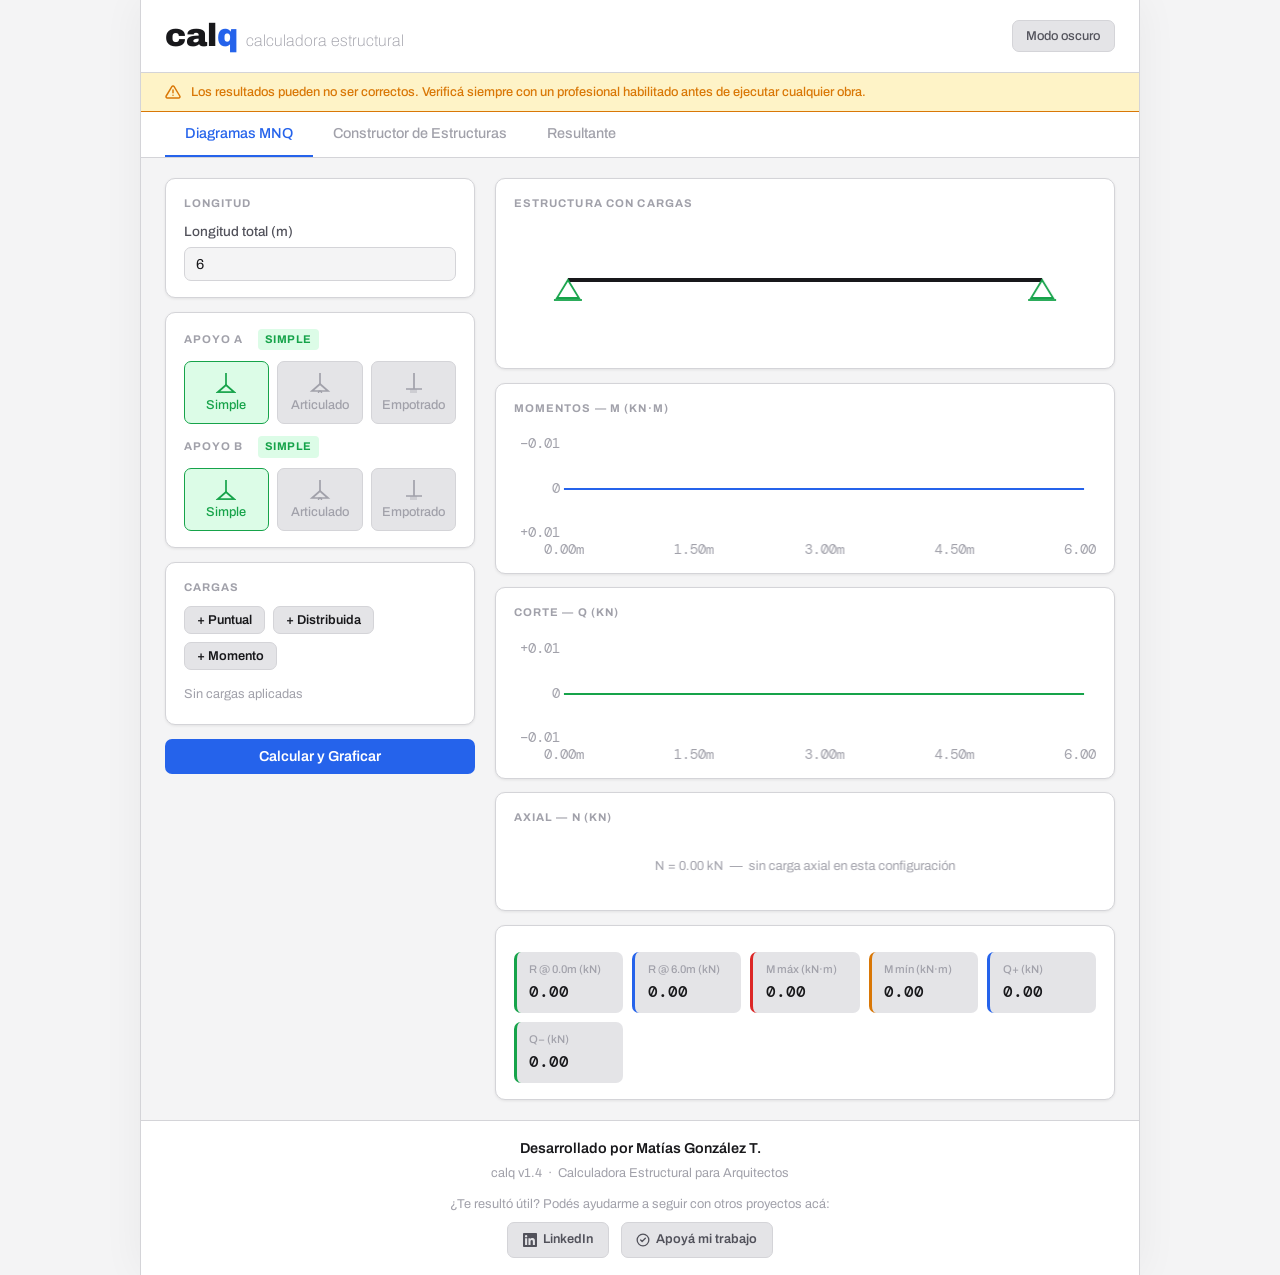
==== commit 1c1d85be: "Add files via upload" ====
--- a/index.html
+++ b/index.html
@@ -3,11 +3,6 @@
 <head>
 <meta charset="UTF-8">
 <meta name="viewport" content="width=device-width,initial-scale=1.0">
-
-<title>calq</title>
-  
-<link rel="icon" href="data:image/svg+xml,<svg xmlns=%22http://www.w3.org/2000/svg%22 viewBox=%220 0 100 100%22><text y=%22.9em%22 font-size=%2290%22>🌌</text></svg>">
-
 <link href="https://fonts.googleapis.com/css2?family=Archivo:wght@400;500;600;700&family=DM+Mono:wght@400;500&display=swap" rel="stylesheet">
 <style>
 *{box-sizing:border-box;margin:0;padding:0}
@@ -139,6 +134,7 @@
 <div class="tabs">
   <div class="tab active" onclick="switchTab('mnq')">Diagramas MNQ</div>
   <div class="tab" onclick="switchTab('builder')">Constructor de Estructuras</div>
+  <div class="tab" onclick="switchTab('res')">Resultante</div>
 </div>
 
 <!-- ═══════ PANEL MNQ ═══════ -->
@@ -202,7 +198,7 @@
       <button class="btn btn-p" style="width:100%;padding:.6rem 1rem;font-size:.9rem" onclick="runMNQ()">Calcular y Graficar</button>
     </div>
     <div class="col-outputs">
-      <div class="card"><div class="slbl">Estructura con cargas</div><canvas id="cv-beam" width="700" height="132"></canvas></div>
+      <div class="card"><div class="slbl">Estructura con cargas</div><canvas id="cv-beam" width="700" height="130"></canvas></div>
       <div class="card"><div class="slbl">Momentos — M (kN·m)</div><canvas id="cv-M" width="700" height="130"></canvas></div>
       <div class="card"><div class="slbl">Corte — Q (kN)</div><canvas id="cv-Q" width="700" height="130"></canvas></div>
       <div class="card"><div class="slbl">Axial — N (kN)</div><canvas id="cv-N" width="700" height="58"></canvas></div>
@@ -276,7 +272,7 @@
       </div>
     </div>
     <div class="col-outputs">
-      <div class="card"><div class="slbl">Vista de la estructura</div><canvas id="cv-bld" width="700" height="180"></canvas></div>
+      <div class="card"><div class="slbl">Vista de la estructura</div><canvas id="cv-bld" width="700" height="200"></canvas></div>
       <div class="card"><div class="slbl">Momentos — M (kN·m)</div><canvas id="cv-bM" width="700" height="130"></canvas></div>
       <div class="card"><div class="slbl">Corte — Q (kN)</div><canvas id="cv-bQ" width="700" height="130"></canvas></div>
       <div id="b-res"></div>
@@ -284,9 +280,37 @@
   </div>
 </div>
 
+<div class="panel" id="panel-res">
+  <div class="layout">
+    <div class="col-inputs">
+      <div class="card">
+        <div class="slbl">Agregar Fuerza (Plano XY)</div>
+        <div class="g2" style="margin-bottom:.45rem">
+          <div><label>Magnitud (kN)</label><input type="number" id="rf-mag" value="10" step="1" min="0.1"></div>
+          <div><label>Ángulo (°)</label><input type="number" id="rf-ang" value="45" step="1"></div>
+        </div>
+        <div class="g2" style="margin-bottom:.45rem">
+          <div><label>Posición X (m)</label><input type="number" id="rf-x" value="0" step="0.5"></div>
+          <div><label>Posición Y (m)</label><input type="number" id="rf-y" value="0" step="0.5"></div>
+        </div>
+        <button class="btn btn-p btn-sm" style="width:100%" onclick="addRForce()">Agregar Fuerza</button>
+        <div id="rf-ll" style="margin-top:.6rem"></div>
+      </div>
+      <div style="display:flex;gap:.6rem">
+        <button class="btn btn-p" style="flex:1;padding:.6rem 1rem;font-size:.9rem" onclick="calcResultant()">Calcular</button>
+        <button class="btn btn-g" style="padding:.6rem 1rem;font-size:.9rem" onclick="resetResultant()">Limpiar</button>
+      </div>
+    </div>
+    <div class="col-outputs">
+      <div class="card"><div class="slbl">Plano de Fuerzas</div><canvas id="cv-res" width="700" height="400"></canvas></div>
+      <div id="rf-res"></div>
+    </div>
+  </div>
+</div>
+
 <footer class="footer">
   <div class="fn">Desarrollado por Matías González T.</div>
-  <div class="fs">calq v1.2 &nbsp;·&nbsp; Calculadora Estructural para Arquitectos</div>
+  <div class="fs">calq v1.4 &nbsp;·&nbsp; Calculadora Estructural para Arquitectos</div>
   <div class="fsup">¿Te resultó útil? Podés ayudarme a seguir con otros proyectos acá:</div>
   <div class="fl">
     <a class="fa" href="https://linkedin.com/in/matiasgonzalezt/" target="_blank" rel="noopener">
@@ -305,6 +329,7 @@
 const mnq = {supA:'simple', supB:'simple', loads:[]};
 const bld = {supports:[], loads:[]};
 let isDark = false;
+const rf = {forces:[]};
 
 /* ═══════════ COLORS ═══════════ */
 function C(){
@@ -332,9 +357,9 @@
 
 /* ═══════════ TABS ═══════════ */
 function switchTab(t){
-  document.querySelectorAll('.tab').forEach((el,i)=>el.classList.toggle('active',(i===0&&t==='mnq')||(i===1&&t==='builder')));
-  document.querySelectorAll('.panel').forEach((el,i)=>el.classList.toggle('active',(i===0&&t==='mnq')||(i===1&&t==='builder')));
-  if(t==='mnq') runMNQ(); else bRender();
+  document.querySelectorAll('.tab').forEach((el,i)=>el.classList.toggle('active',(i===0&&t==='mnq')||(i===1&&t==='builder')||(i===2&&t==='res')));
+  document.querySelectorAll('.panel').forEach((el,i)=>el.classList.toggle('active',(i===0&&t==='mnq')||(i===1&&t==='builder')||(i===2&&t==='res')));
+  if(t==='mnq') runMNQ(); else if(t==='builder') bRender(); else drawRF();
 }
 
 /* ═══════════ SUPPORT SELECT ═══════════ */
@@ -391,7 +416,9 @@
   if(bld.supports.some(s=>Math.abs(s.pos-pos)<0.01)) return alert('Ya existe un apoyo en esa posición');
   bld.supports.push({pos,type,id:Date.now()});
   bld.supports.sort((a,b)=>a.pos-b.pos);
-  renderBSups(); bRender();
+  renderBSups(); 
+  renderLL('b'); 
+  if(bld.supports.length >= 2) calcBuilder(); else bRender();
 }
 function removeBSup(id){ bld.supports=bld.supports.filter(s=>s.id!==id); renderBSups(); bRender(); }
 
@@ -400,7 +427,9 @@
   if(type==='point') bld.loads.push({type,pos:+document.getElementById('bp-pos').value,mag:+document.getElementById('bp-mag').value,id:Date.now()});
   else if(type==='dist') bld.loads.push({type,a:+document.getElementById('bd-a').value,b:+document.getElementById('bd-b').value,qa:+document.getElementById('bd-qa').value,qb:+document.getElementById('bd-qb').value,id:Date.now()});
   else bld.loads.push({type:'moment',pos:+document.getElementById('bm-pos').value,mag:+document.getElementById('bm-mag').value,id:Date.now()});
-  renderLL('b'); bRender();
+  renderBSups(); 
+  renderLL('b'); 
+  if(bld.supports.length >= 2) calcBuilder(); else bRender();
 }
 function removeBLoad(id){ bld.loads=bld.loads.filter(l=>l.id!==id); renderLL('b'); bRender(); }
 
@@ -588,9 +617,9 @@
 
   // Dimension
   ctx.strokeStyle=Cl.ink3; ctx.lineWidth=.8; ctx.setLineDash([3,4]);
-  ctx.beginPath(); ctx.moveTo(pl,y0+72); ctx.lineTo(pl+cw,y0+72); ctx.stroke(); ctx.setLineDash([]);
+  ctx.beginPath(); ctx.moveTo(pl,y0+110); ctx.lineTo(pl+cw,y0+110); ctx.stroke(); ctx.setLineDash([]);
   ctx.font='14px DM Mono,monospace'; ctx.fillStyle=Cl.ink3; ctx.textAlign='center';
-  ctx.fillText('L = '+L.toFixed(1)+' m', pl+cw/2, y0+64);
+  ctx.fillText('L = '+L.toFixed(1)+' m', pl+cw/2, y0+124);
 
   // X ticks
   const seg=Math.min(10, Math.ceil(L*2));
@@ -599,7 +628,7 @@
     ctx.strokeStyle=Cl.br; ctx.lineWidth=.8;
     ctx.beginPath(); ctx.moveTo(fx,y0-3); ctx.lineTo(fx,y0+3); ctx.stroke();
     ctx.font='14px DM Mono,monospace'; ctx.fillStyle=Cl.ink3; ctx.textAlign='center';
-    ctx.fillText((i*L/seg).toFixed(1),fx,y0+92);
+    ctx.fillText((i*L/seg).toFixed(1),fx,y0+96);
   }
 
   // Supports
@@ -610,7 +639,7 @@
     else if(s.type==='pin'){ctx.beginPath();ctx.moveTo(tx,y0);ctx.lineTo(tx-10,y0+16);ctx.lineTo(tx+10,y0+16);ctx.closePath();ctx.stroke();ctx.beginPath();ctx.arc(tx,y0+18,2.5,0,Math.PI*2);ctx.stroke();}
     else if(s.type==='fixed'){ctx.globalAlpha=.22;ctx.fillRect(tx-11,y0-12,9,24);ctx.globalAlpha=1;ctx.strokeRect(tx-11,y0-12,9,24);}
     ctx.font='bold 14px DM Mono,monospace'; ctx.textAlign='center';
-    ctx.fillText(s.pos.toFixed(1)+'m', tx, y0-16);
+    ctx.fillText(s.pos.toFixed(1)+'m', tx, y0+36);
     ctx.restore();
   });
 
@@ -640,33 +669,36 @@
 function calcBuilder(){
   const L = +document.getElementById('bL').value || 8;
   if(bld.supports.length < 2) return alert('Necesitás al menos 2 apoyos para calcular');
+  
   const sups = bld.supports;
   const sA = sups[0], sB = sups[sups.length-1];
   const posA=sA.pos, posB=sB.pos;
-  if(Math.abs(posB-posA)<0.01) return alert('Los apoyos extremos deben estar en posiciones distintas');
-
-  // Calcular reacciones con cargas en coordenadas GLOBALES (0..L)
+  
   const {RA, RB} = calcReactions(posA, posB, sA.type, sB.type, bld.loads);
-
-  // Construir diagramas en coordenadas GLOBALES 0..L
   const {xs, Q, M} = buildQM(L, posA, posB, RA, RB, bld.loads);
 
   drawDiag('cv-bM', xs, M, C().ac, L);
   drawDiag('cv-bQ', xs, Q, C().gn, L);
 
-  // Redibujar estructura con reacciones
   bRender();
   const cv=document.getElementById('cv-bld'), ctx=cv.getContext('2d');
-  const cw=cv.clientWidth-pl-pr, y0=40+22;
-  const xOf = x => pl+(x/L)*cw;
+  
+  // SOLUCIÓN: Definimos pl y pr aquí para evitar el error
+  const pl=54, pr=54; 
+  const cw = cv.clientWidth - pl - pr; 
+  const y0 = 40 + 22;
+  const xOf = x => pl + (x/L) * cw;
+
   [[posA,RA],[posB,RB]].forEach(([xp,R])=>{
     arw(ctx, xOf(xp), y0+34, xOf(xp), y0+2, C().gn);
     ctx.font='bold 14px DM Mono,monospace'; ctx.fillStyle=C().gn; ctx.textAlign='center';
-    ctx.fillText(R.toFixed(2)+'kN', xOf(xp), y0+48);
+    ctx.fillText(R.toFixed(2)+'kN', xOf(xp), y0+54);
   });
 
   const Mx=Math.max(...M), Mn=Math.min(...M), Qx=Math.max(...Q), Qn=Math.min(...Q);
-  document.getElementById('b-res').innerHTML=resCards(RA,RB,posA,posB,Mx,Mn,Qx,Qn);
+  
+  // Esta línea es la que genera la estructura <div class="card"><div class="rg">...
+  document.getElementById('b-res').innerHTML = resCards(RA,RB,posA,posB,Mx,Mn,Qx,Qn);
 }
 
 function resetBuilder(){
@@ -728,30 +760,39 @@
   const maxV = Math.max(...vals.map(Math.abs), .01);
   const zero = pt + ch/2;
 
-  // Zero line
+  // Detectamos si es diagrama de Momento (M) o Corte (Q)
+  const isM = id.includes('M');
+  const sign = isM ? 1 : -1; // 1 = Positivo hacia abajo, -1 = Positivo hacia arriba
+
+  // Línea del cero
   ctx.strokeStyle=Cl.br; ctx.lineWidth=1; ctx.setLineDash([4,4]);
   ctx.beginPath(); ctx.moveTo(pl,zero); ctx.lineTo(pl+cw,zero); ctx.stroke(); ctx.setLineDash([]);
 
-  // Fill — positive values go DOWN (structural convention)
+  // Relleno de la curva
   ctx.beginPath(); ctx.moveTo(pl+(xs[0]/L)*cw, zero);
-  xs.forEach((x,i)=> ctx.lineTo(pl+(x/L)*cw, zero + (vals[i]/maxV)*(ch/2)*.88));
+  xs.forEach((x,i)=> ctx.lineTo(pl+(x/L)*cw, zero + sign * (vals[i]/maxV)*(ch/2)*.88));
   ctx.lineTo(pl+(xs[xs.length-1]/L)*cw, zero); ctx.closePath();
-  const g=ctx.createLinearGradient(0,zero,0,zero+ch/2);
-  g.addColorStop(0,color+'70'); g.addColorStop(1,color+'10');
-  ctx.fillStyle=g; ctx.fill();
-
-  // Curve
+  
+  // Ajustamos el gradiente para que se vea bien vaya hacia arriba o hacia abajo
+  ctx.fillStyle = color + '33'; // Usamos un color sólido con transparencia para mayor compatibilidad
+  ctx.fill();
+
+  // Trazo de la curva
   ctx.beginPath(); ctx.strokeStyle=color; ctx.lineWidth=2.2;
-  xs.forEach((x,i)=>{ const px=pl+(x/L)*cw, py=zero+(vals[i]/maxV)*(ch/2)*.88; i===0?ctx.moveTo(px,py):ctx.lineTo(px,py); });
+  xs.forEach((x,i)=>{ 
+    const px = pl+(x/L)*cw; 
+    const py = zero + sign * (vals[i]/maxV)*(ch/2)*.88; 
+    i===0 ? ctx.moveTo(px,py) : ctx.lineTo(px,py); 
+  });
   ctx.stroke();
 
-  // Y labels — note: positive is DOWN, so labels are inverted
+  // Etiquetas del Eje Y (Invertimos los signos lógicamente)
   ctx.font='14px DM Mono,monospace'; ctx.fillStyle=Cl.ink3; ctx.textAlign='right';
-  ctx.fillText('−'+maxV.toFixed(2), pl-4, pt+5);
-  ctx.fillText('0', pl-4, zero+4);
-  ctx.fillText('+'+maxV.toFixed(2), pl-4, pt+ch+2);
-
-  // X labels
+  ctx.fillText((isM ? '−' : '+') + maxV.toFixed(2), pl-4, pt+5); // Tope
+  ctx.fillText('0', pl-4, zero+4); // Centro
+  ctx.fillText((isM ? '+' : '−') + maxV.toFixed(2), pl-4, pt+ch+2); // Fondo
+
+  // Etiquetas del Eje X
   ctx.textAlign='center';
   [0,.25,.5,.75,1].forEach(t=> ctx.fillText((t*L).toFixed(2)+'m', pl+t*cw, H-3));
 }
@@ -819,24 +860,135 @@
   </div></div>`;
 }
 
+/* ═══════════ RESULTANTE LOADS & MATH ═══════════ */
+function addRForce(){
+  const mag = +document.getElementById('rf-mag').value;
+  const ang = +document.getElementById('rf-ang').value;
+  const x = +document.getElementById('rf-x').value;
+  const y = +document.getElementById('rf-y').value;
+  if(mag <= 0) return alert('La magnitud debe ser mayor a 0');
+  rf.forces.push({mag, ang, x, y, id:Date.now()});
+  renderRF(); drawRF(); document.getElementById('rf-res').innerHTML='';
+}
+
+function removeRForce(id){
+  rf.forces = rf.forces.filter(f=>f.id!==id);
+  renderRF(); drawRF(); document.getElementById('rf-res').innerHTML='';
+}
+
+function renderRF(){
+  const div = document.getElementById('rf-ll');
+  if(!rf.forces.length){ div.innerHTML='<div class="enote">Sin fuerzas aplicadas</div>'; return; }
+  div.innerHTML = rf.forces.map(f=>`
+    <div class="lrow">
+      <div class="dot dp"></div>
+      <span class="llbl">${f.mag}kN ∠${f.ang}° en (${f.x}; ${f.y})</span>
+      <button class="btn btn-g btn-xs" onclick="removeRForce(${f.id})">✕</button>
+    </div>`).join('');
+}
+
+function resetResultant(){
+  rf.forces=[]; renderRF(); document.getElementById('rf-res').innerHTML=''; drawRF();
+}
+
+function calcResultant(){
+  if(rf.forces.length === 0) return alert('Agregá al menos una fuerza para calcular.');
+  
+  let Rx = 0, Ry = 0, Mo = 0;
+  rf.forces.forEach(f => {
+    let rad = f.ang * Math.PI/180;
+    let fx = f.mag * Math.cos(rad);
+    let fy = f.mag * Math.sin(rad);
+    Rx += fx; Ry += fy;
+    Mo += (f.x * fy - f.y * fx); // Teorema de Varignon: Mo = r x F
+  });
+
+  let Rmag = Math.sqrt(Rx*Rx + Ry*Ry);
+  let Rang = Math.atan2(Ry, Rx) * 180/Math.PI;
+  if(Rang < 0) Rang += 360;
+
+  // Punto de aplicación sobre la línea de acción (corte con los ejes)
+  let rx = 0, ry = 0;
+  if (Rmag < 0.001) { rx = 0; ry = 0; } // Equilibrio
+  else if (Math.abs(Ry) > Math.abs(Rx)) { rx = Mo / Ry; } // Corta el eje X
+  else { ry = -Mo / Rx; } // Corta el eje Y
+  
+  drawRF({mag: Rmag, ang: Rang, x: rx, y: ry});
+
+  document.getElementById('rf-res').innerHTML = `<div class="card"><div class="rg">
+    <div class="rc r"><div class="rl">Fuerza R (kN)</div><div class="rv">${Rmag.toFixed(2)}</div></div>
+    <div class="rc a"><div class="rl">Ángulo (°)</div><div class="rv">${Rang.toFixed(1)}</div></div>
+    <div class="rc g"><div class="rl">Corte Eje X (m)</div><div class="rv">${rx.toFixed(2)}</div></div>
+    <div class="rc"><div class="rl">Corte Eje Y (m)</div><div class="rv">${ry.toFixed(2)}</div></div>
+  </div></div>`;
+}
+
+function drawRF(resultant = null) {
+  const cv = document.getElementById('cv-res'); if(!cv) return;
+  const {W, H} = fixDPI(cv); const ctx = cv.getContext('2d'); const Cl = C();
+  ctx.clearRect(0,0,W,H);
+
+  // Escala automática del espacio de trabajo
+  let pts = [{x:0, y:0}];
+  rf.forces.forEach(f => pts.push({x: f.x, y: f.y}));
+  if (resultant) pts.push({x: resultant.x, y: resultant.y});
+
+  let minX = Math.min(...pts.map(p=>p.x)), maxX = Math.max(...pts.map(p=>p.x));
+  let minY = Math.min(...pts.map(p=>p.y)), maxY = Math.max(...pts.map(p=>p.y));
+  
+  let span = Math.max(maxX - minX, maxY - minY, 4) * 1.6; // Margen visual
+  let cx = (minX + maxX)/2, cy = (minY + maxY)/2;
+  let pxScale = Math.min(W, H) / span;
+
+  const sx = x => W/2 + (x - cx) * pxScale;
+  const sy = y => H/2 - (y - cy) * pxScale; // Y invertido para plano cartesiano tradicional
+
+  // Grilla Ejes Principales
+  ctx.strokeStyle = Cl.br; ctx.lineWidth = 1; ctx.setLineDash([4,4]);
+  ctx.beginPath(); ctx.moveTo(0, sy(0)); ctx.lineTo(W, sy(0)); ctx.moveTo(sx(0), 0); ctx.lineTo(sx(0), H); ctx.stroke(); ctx.setLineDash([]);
+
+  if(rf.forces.length === 0) return;
+
+  // Escala visual de los vectores (flechas)
+  let maxF = Math.max(...rf.forces.map(f=>f.mag), 1);
+  if (resultant) maxF = Math.max(maxF, resultant.mag);
+  let fScale = (span * 0.25) / maxF; // La fuerza máxima mide un cuarto de la pantalla
+
+  // Dibujar Fuerzas Base
+  rf.forces.forEach(f => {
+    let rad = f.ang * Math.PI/180;
+    let dx = f.mag * Math.cos(rad) * fScale;
+    let dy = f.mag * Math.sin(rad) * fScale;
+    arw(ctx, sx(f.x), sy(f.y), sx(f.x + dx), sy(f.y + dy), Cl.ink2, 5);
+  });
+
+  // Dibujar Fuerza Resultante
+  if(resultant && resultant.mag > 0.001) {
+    let rad = resultant.ang * Math.PI/180;
+    let dx = resultant.mag * Math.cos(rad) * fScale;
+    let dy = resultant.mag * Math.sin(rad) * fScale;
+    
+    ctx.save(); ctx.lineWidth = 3.5;
+    arw(ctx, sx(resultant.x), sy(resultant.y), sx(resultant.x + dx), sy(resultant.y + dy), Cl.ac, 8);
+    ctx.font = 'bold 15px DM Mono,monospace'; ctx.fillStyle = Cl.ac; ctx.textAlign='left';
+    ctx.fillText('R', sx(resultant.x + dx) + 8, sy(resultant.y + dy) - 8);
+    ctx.restore();
+  }
+}
+
 /* ═══════════ INIT ═══════════ */
 // Recalcular gráficos si cambia el tamaño de la pantalla
 window.addEventListener('resize', () => {
-  // Verificamos qué pestaña está activa
-  const isMnqActive = document.getElementById('panel-mnq').classList.contains('active');
-  
-  if (isMnqActive) {
-    runMNQ();
+  const t = document.querySelector('.tab.active').innerText;
+  if (t.includes('MNQ')) runMNQ();
+  else if (t.includes('Constructor')) {
+    if (document.getElementById('b-res').innerHTML !== '') calcBuilder(); else bRender();
   } else {
-    // Si estamos en Constructor y ya hay resultados, calculamos. Si no, solo dibujamos la viga.
-    if (document.getElementById('b-res').innerHTML !== '') {
-      calcBuilder();
-    } else {
-      bRender();
-    }
+    // Si estamos en la Resultante
+    if (document.getElementById('rf-res').innerHTML !== '') calcResultant(); else drawRF();
   }
 });
-renderLL('mnq'); renderLL('b'); renderBSups(); runMNQ(); bRender();
+renderLL('mnq'); renderLL('b'); renderBSups(); renderRF(); runMNQ(); bRender(); drawRF();
 </script>
 </body>
 </html>
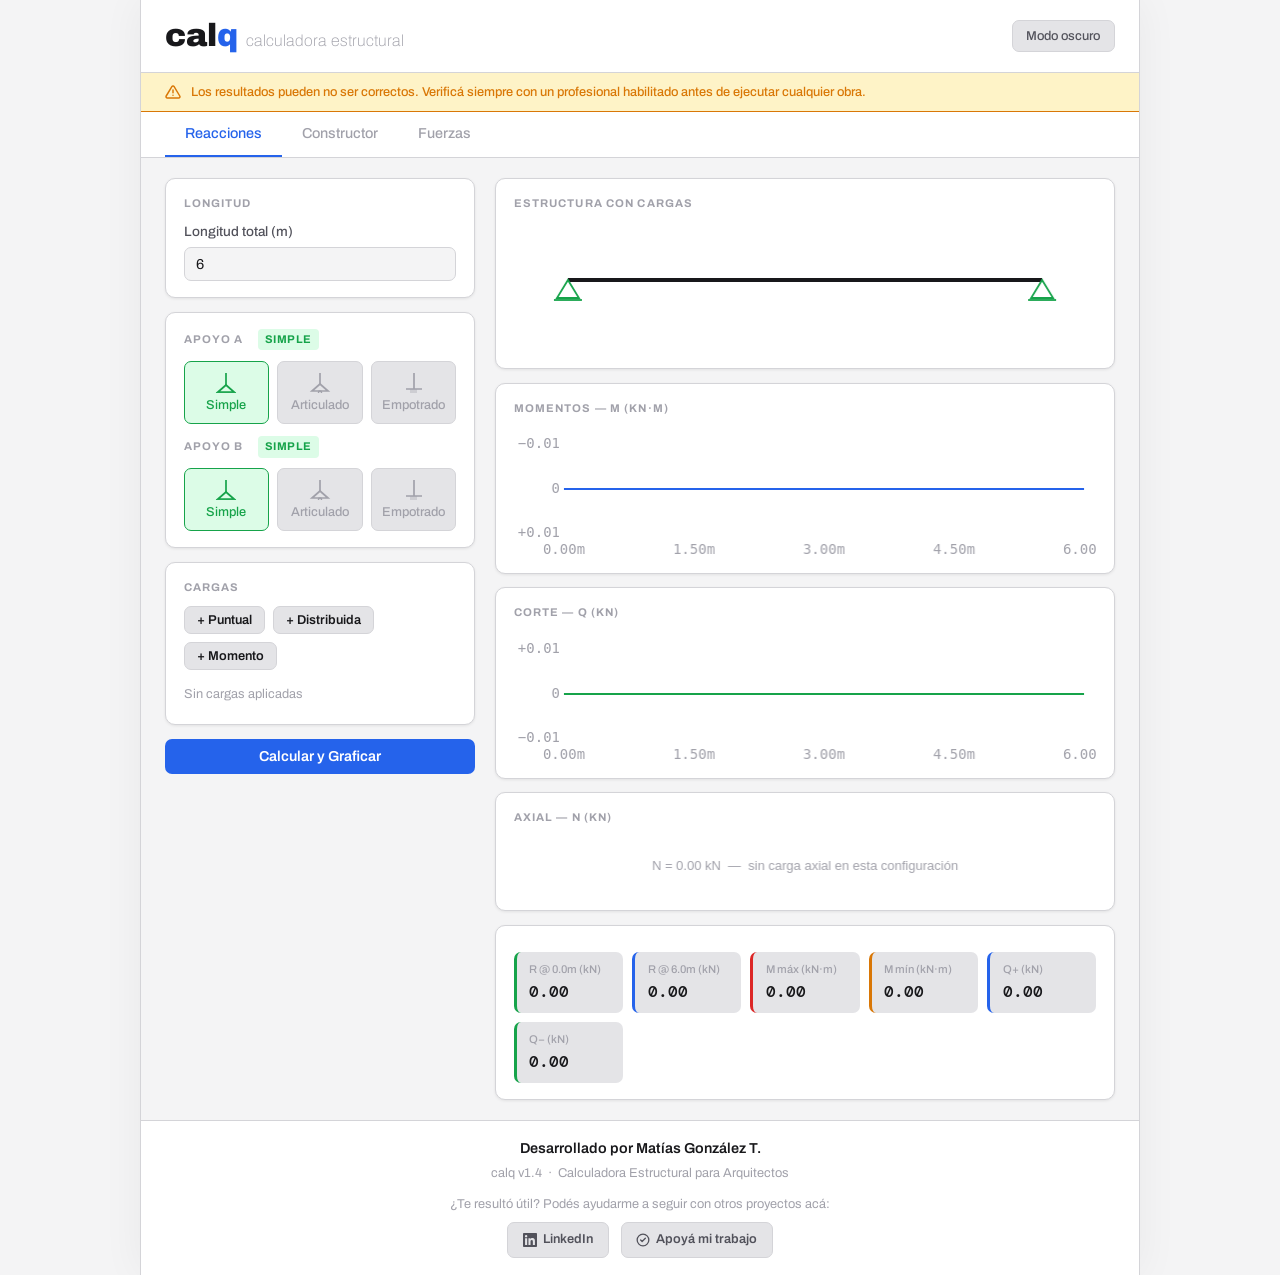
==== commit eef2d31b: "Update tab names in index.html" ====
--- a/index.html
+++ b/index.html
@@ -132,9 +132,9 @@
 </div>
 
 <div class="tabs">
-  <div class="tab active" onclick="switchTab('mnq')">Diagramas MNQ</div>
-  <div class="tab" onclick="switchTab('builder')">Constructor de Estructuras</div>
-  <div class="tab" onclick="switchTab('res')">Resultante</div>
+  <div class="tab active" onclick="switchTab('mnq')">Reacciones</div>
+  <div class="tab" onclick="switchTab('builder')">Constructor</div>
+  <div class="tab" onclick="switchTab('res')">Fuerzas</div>
 </div>
 
 <!-- ═══════ PANEL MNQ ═══════ -->
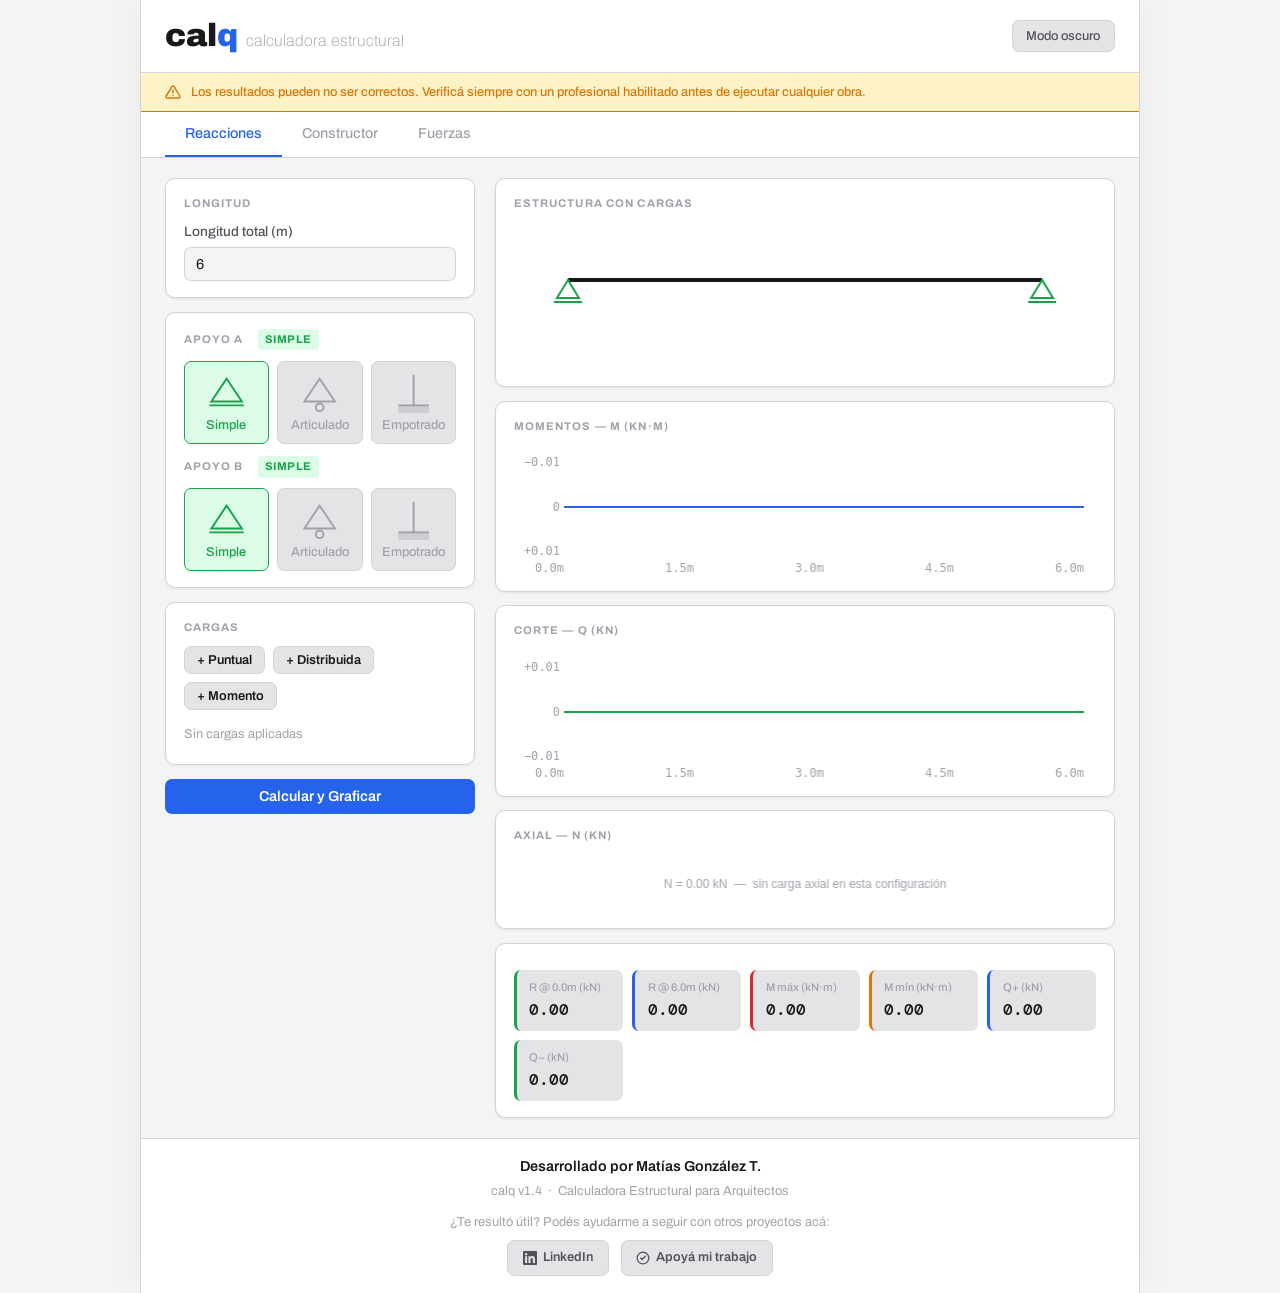
==== commit 33ae37cd: "Add files via upload" ====
--- a/index.html
+++ b/index.html
@@ -150,15 +150,15 @@
       <div class="card">
         <div class="slbl">Apoyo A &nbsp;<span class="badge simple" id="lblA">Simple</span></div>
         <div class="sg">
-          <div class="so ss on" id="sA-simple" onclick="selSup('A','simple',this)"><svg width="30" height="22" viewBox="0 0 30 22"><line x1="15" y1="2" x2="15" y2="14" stroke="currentColor" stroke-width="1.7"/><polygon points="15,14 7,21 23,21" fill="none" stroke="currentColor" stroke-width="1.7"/><line x1="5" y1="22" x2="25" y2="22" stroke="currentColor" stroke-width="1.5"/></svg>Simple</div>
-          <div class="so sp" id="sA-pin" onclick="selSup('A','pin',this)"><svg width="30" height="22" viewBox="0 0 30 22"><line x1="15" y1="2" x2="15" y2="13" stroke="currentColor" stroke-width="1.7"/><polygon points="15,13 7,20 23,20" fill="none" stroke="currentColor" stroke-width="1.7"/><circle cx="15" cy="21.5" r="1.5" stroke="currentColor" fill="none" stroke-width="1.4"/></svg>Articulado</div>
-          <div class="so sf" id="sA-fixed" onclick="selSup('A','fixed',this)"><svg width="30" height="22" viewBox="0 0 30 22"><line x1="15" y1="2" x2="15" y2="18" stroke="currentColor" stroke-width="1.7"/><rect x="11" y="18" width="7" height="4" fill="currentColor" opacity=".35"/><line x1="7" y1="18" x2="23" y2="18" stroke="currentColor" stroke-width="1.5"/></svg>Empotrado</div>
+          <div class="so ss on" id="sA-simple" onclick="selSup('A','simple',this)"><svg height="42" viewBox="0 0 30 22"><polygon points="15,4 7,16 23,16" fill="none" stroke="currentColor" stroke-width="1"/><line x1="6" y1="18" x2="24" y2="18" stroke="currentColor" stroke-width="1"/></svg>Simple</div>
+          <div class="so sp" id="sA-pin" onclick="selSup('A','pin',this)"><svg  height="42" viewBox="0 0 30 22"><polygon points="15,4 7,16 23,16" fill="none" stroke="currentColor" stroke-width="1"/><circle cx="15" cy="19" r="2" stroke="currentColor" fill="none" stroke-width="1"/></svg>Articulado</div>
+          <div class="so sf" id="sA-fixed" onclick="selSup('A','fixed',this)"><svg height="42" viewBox="0 0 30 22"><line x1="15" y1="2" x2="15" y2="18" stroke="currentColor" stroke-width="1"/><rect x="7" y="18" width="16" height="4" fill="currentColor" opacity=".35"/><line x1="7" y1="18" x2="23" y2="18" stroke="currentColor" stroke-width="1"/></svg>Empotrado</div>
         </div>
         <div class="slbl" style="margin-top:.1rem">Apoyo B &nbsp;<span class="badge simple" id="lblB">Simple</span></div>
         <div class="sg" style="margin-bottom:0">
-          <div class="so ss on" id="sB-simple" onclick="selSup('B','simple',this)"><svg width="30" height="22" viewBox="0 0 30 22"><line x1="15" y1="2" x2="15" y2="14" stroke="currentColor" stroke-width="1.7"/><polygon points="15,14 7,21 23,21" fill="none" stroke="currentColor" stroke-width="1.7"/><line x1="5" y1="22" x2="25" y2="22" stroke="currentColor" stroke-width="1.5"/></svg>Simple</div>
-          <div class="so sp" id="sB-pin" onclick="selSup('B','pin',this)"><svg width="30" height="22" viewBox="0 0 30 22"><line x1="15" y1="2" x2="15" y2="13" stroke="currentColor" stroke-width="1.7"/><polygon points="15,13 7,20 23,20" fill="none" stroke="currentColor" stroke-width="1.7"/><circle cx="15" cy="21.5" r="1.5" stroke="currentColor" fill="none" stroke-width="1.4"/></svg>Articulado</div>
-          <div class="so sf" id="sB-fixed" onclick="selSup('B','fixed',this)"><svg width="30" height="22" viewBox="0 0 30 22"><line x1="15" y1="2" x2="15" y2="18" stroke="currentColor" stroke-width="1.7"/><rect x="11" y="18" width="7" height="4" fill="currentColor" opacity=".35"/><line x1="7" y1="18" x2="23" y2="18" stroke="currentColor" stroke-width="1.5"/></svg>Empotrado</div>
+          <div class="so ss on" id="sB-simple" onclick="selSup('B','simple',this)"><svg height="42" viewBox="0 0 30 22"><polygon points="15,4 7,16 23,16" fill="none" stroke="currentColor" stroke-width="1"/><line x1="6" y1="18" x2="24" y2="18" stroke="currentColor" stroke-width="1"/></svg>Simple</div>
+          <div class="so sp" id="sB-pin" onclick="selSup('B','pin',this)"><svg height="42" viewBox="0 0 30 22"><polygon points="15,4 7,16 23,16" fill="none" stroke="currentColor" stroke-width="1"/><circle cx="15" cy="19" r="2" stroke="currentColor" fill="none" stroke-width="1"/></svg>Articulado</div>
+          <div class="so sf" id="sB-fixed" onclick="selSup('B','fixed',this)"><svg height="42" viewBox="0 0 30 22"><line x1="15" y1="2" x2="15" y2="18" stroke="currentColor" stroke-width="1"/><rect x="7" y="18" width="16" height="4" fill="currentColor" opacity=".35"/><line x1="7" y1="18" x2="23" y2="18" stroke="currentColor" stroke-width="1"/></svg>Empotrado</div>
         </div>
       </div>
       <div class="card">
@@ -198,7 +198,7 @@
       <button class="btn btn-p" style="width:100%;padding:.6rem 1rem;font-size:.9rem" onclick="runMNQ()">Calcular y Graficar</button>
     </div>
     <div class="col-outputs">
-      <div class="card"><div class="slbl">Estructura con cargas</div><canvas id="cv-beam" width="700" height="130"></canvas></div>
+      <div class="card"><div class="slbl">Estructura con cargas</div><canvas id="cv-beam" width="700" height="148"></canvas></div>
       <div class="card"><div class="slbl">Momentos — M (kN·m)</div><canvas id="cv-M" width="700" height="130"></canvas></div>
       <div class="card"><div class="slbl">Corte — Q (kN)</div><canvas id="cv-Q" width="700" height="130"></canvas></div>
       <div class="card"><div class="slbl">Axial — N (kN)</div><canvas id="cv-N" width="700" height="58"></canvas></div>
@@ -595,7 +595,7 @@
   const {W: wN, H: hN} = fixDPI(cvN); 
   const ctxN=cvN.getContext('2d');
   ctxN.clearRect(0,0,wN,hN);
-  ctxN.font='13px Archivo,sans-serif'; ctxN.fillStyle=C().ink3; ctxN.textAlign='center';
+  ctxN.font='12px Archivo,sans-serif'; ctxN.fillStyle=C().ink3; ctxN.textAlign='center';
   ctxN.fillText('N = 0.00 kN  —  sin carga axial en esta configuración', wN/2, hN/2+5);
 
   const Mx=Math.max(...M), Mn=Math.min(...M), Qx=Math.max(...Q), Qn=Math.min(...Q);
@@ -627,7 +627,7 @@
     const fx=pl+(i/seg)*cw;
     ctx.strokeStyle=Cl.br; ctx.lineWidth=.8;
     ctx.beginPath(); ctx.moveTo(fx,y0-3); ctx.lineTo(fx,y0+3); ctx.stroke();
-    ctx.font='14px DM Mono,monospace'; ctx.fillStyle=Cl.ink3; ctx.textAlign='center';
+    ctx.font='12px DM Mono,monospace'; ctx.fillStyle=Cl.ink3; ctx.textAlign='center';
     ctx.fillText((i*L/seg).toFixed(1),fx,y0+96);
   }
 
@@ -635,11 +635,11 @@
   bld.supports.forEach(s=>{
     const tx=xOf(s.pos), col=SCOL[s.type]||Cl.ink;
     ctx.save(); ctx.strokeStyle=col; ctx.fillStyle=col; ctx.lineWidth=1.8;
-    if(s.type==='simple'){ctx.beginPath();ctx.moveTo(tx,y0);ctx.lineTo(tx-11,y0+18);ctx.lineTo(tx+11,y0+18);ctx.closePath();ctx.stroke();ctx.beginPath();ctx.moveTo(tx-14,y0+20);ctx.lineTo(tx+14,y0+20);ctx.stroke();}
-    else if(s.type==='pin'){ctx.beginPath();ctx.moveTo(tx,y0);ctx.lineTo(tx-10,y0+16);ctx.lineTo(tx+10,y0+16);ctx.closePath();ctx.stroke();ctx.beginPath();ctx.arc(tx,y0+18,2.5,0,Math.PI*2);ctx.stroke();}
-    else if(s.type==='fixed'){ctx.globalAlpha=.22;ctx.fillRect(tx-11,y0-12,9,24);ctx.globalAlpha=1;ctx.strokeRect(tx-11,y0-12,9,24);}
-    ctx.font='bold 14px DM Mono,monospace'; ctx.textAlign='center';
-    ctx.fillText(s.pos.toFixed(1)+'m', tx, y0+36);
+    if(s.type==='simple'){ctx.beginPath();ctx.moveTo(tx,y0);ctx.lineTo(tx-11,y0+18);ctx.lineTo(tx+11,y0+18);ctx.closePath();ctx.stroke();ctx.beginPath();ctx.moveTo(tx-14,y0+22);ctx.lineTo(tx+14,y0+22);ctx.stroke();}
+    else if(s.type==='pin'){ctx.beginPath();ctx.moveTo(tx,y0);ctx.lineTo(tx-10,y0+16);ctx.lineTo(tx+10,y0+16);ctx.closePath();ctx.stroke();ctx.beginPath();ctx.arc(tx,y0+22,2.5,0,Math.PI*2);ctx.stroke();}
+    else if(s.type==='fixed'){ctx.globalAlpha=.22;ctx.fillRect(tx-5,y0-12,9,24);ctx.globalAlpha=1;ctx.strokeRect(tx-5,y0-12,9,24);}
+    ctx.font='bold 12px DM Mono,monospace'; ctx.textAlign='center';
+    ctx.fillText(s.pos.toFixed(1)+'m', tx, y0+48);
     ctx.restore();
   });
 
@@ -650,14 +650,14 @@
     if(l.type==='point'){
       const tx=xOf(l.pos),al=Math.max(16,Math.abs(l.mag)/maxMag*28);
       arw(ctx,tx,y0-al,tx,y0-1,Cl2.ac);
-      ctx.font='bold 14px DM Mono,monospace'; ctx.fillStyle=Cl2.ac; ctx.textAlign='center';
+      ctx.font='bold 12px DM Mono,monospace'; ctx.fillStyle=Cl2.ac; ctx.textAlign='center';
       ctx.fillText(l.mag.toFixed(0)+'kN',tx,y0-al-5);
     } else if(l.type==='dist'){
       const ax=xOf(l.a),bx=xOf(l.b),sA=Math.max(9,Math.abs(l.qa)/maxMag*24),sB=Math.max(9,Math.abs(l.qb)/maxMag*24);
       ctx.save(); ctx.strokeStyle=Cl2.ac; ctx.fillStyle=Cl2.ac+'22'; ctx.lineWidth=1.1;
       ctx.beginPath();ctx.moveTo(ax,y0-sA);ctx.lineTo(bx,y0-sB);ctx.lineTo(bx,y0);ctx.lineTo(ax,y0);ctx.closePath();ctx.fill();ctx.stroke();
       const steps=Math.max(2,Math.floor((bx-ax)/16));
-      for(let i=0;i<=steps;i++){arw(ctx,ax+i*(bx-ax)/steps,y0-(sA+(sB-sA)*i/steps)+1,ax+i*(bx-ax)/steps,y0-1,Cl2.ac,3);}
+      // for(let i=0;i<=steps;i++){arw(ctx,ax+i*(bx-ax)/steps,y0-(sA+(sB-sA)*i/steps)+1,ax+i*(bx-ax)/steps,y0-1,Cl2.ac,3,1);}
       ctx.restore();
     } else {
       const tx=xOf(l.pos); ctx.save(); ctx.strokeStyle=Cl2.am; ctx.lineWidth=2.2;
@@ -690,9 +690,9 @@
   const xOf = x => pl + (x/L) * cw;
 
   [[posA,RA],[posB,RB]].forEach(([xp,R])=>{
-    arw(ctx, xOf(xp), y0+34, xOf(xp), y0+2, C().gn);
-    ctx.font='bold 14px DM Mono,monospace'; ctx.fillStyle=C().gn; ctx.textAlign='center';
-    ctx.fillText(R.toFixed(2)+'kN', xOf(xp), y0+54);
+    arw(ctx, xOf(xp), y0+36, xOf(xp), y0+6, C().gn);
+    ctx.font='bold 12px DM Mono,monospace'; ctx.fillStyle=C().gn; ctx.textAlign='center';
+    ctx.fillText(R.toFixed(2)+'kN', xOf(xp), y0+64);
   });
 
   const Mx=Math.max(...M), Mn=Math.min(...M), Qx=Math.max(...Q), Qn=Math.min(...Q);
@@ -742,14 +742,41 @@
   return { W, H };
 }
 
-function arw(ctx,x1,y1,x2,y2,col,hw=5.5){
-  const a=Math.atan2(y2-y1,x2-x1);
-  ctx.save(); ctx.strokeStyle=col; ctx.fillStyle=col; ctx.lineWidth=1.8;
-  ctx.beginPath(); ctx.moveTo(x1,y1); ctx.lineTo(x2,y2); ctx.stroke();
-  ctx.beginPath(); ctx.moveTo(x2,y2);
-  ctx.lineTo(x2-hw*Math.cos(a-.42),y2-hw*Math.sin(a-.42));
-  ctx.lineTo(x2-hw*Math.cos(a+.42),y2-hw*Math.sin(a+.42));
-  ctx.closePath(); ctx.fill(); ctx.restore();
+function arw(ctx, x1, y1, x2, y2, col, hw = 5.5, lw = 3) {
+  const dx = x2 - x1;
+  const dy = y2 - y1;
+  const dist = Math.sqrt(dx*dx + dy*dy);
+  
+  if (dist < 0.1) return;
+
+  const a = Math.atan2(dy, dx);
+  
+  ctx.save(); 
+  ctx.strokeStyle = col; 
+  ctx.lineWidth = lw; 
+  
+  // Estos dos atributos hacen que las uniones y los extremos de 
+  // las líneas se vean redondeados y súper prolijos
+  ctx.lineCap = 'round';   
+  ctx.lineJoin = 'round';  
+  
+  // 1. Dibujamos el "tallo" completo hasta (x2, y2)
+  ctx.beginPath(); 
+  ctx.moveTo(x1, y1); 
+  ctx.lineTo(x2, y2); 
+  ctx.stroke();
+  
+  // 2. Dibujamos las dos patitas de la flecha
+  ctx.beginPath(); 
+  // Patita 1
+  ctx.moveTo(x2, y2);
+  ctx.lineTo(x2 - hw * Math.cos(a - .7), y2 - hw * Math.sin(a - 0.7));
+  // Patita 2
+  ctx.moveTo(x2, y2);
+  ctx.lineTo(x2 - hw * Math.cos(a + 0.7), y2 - hw * Math.sin(a + 0.7));
+  ctx.stroke(); 
+  
+  ctx.restore();
 }
 
 function drawDiag(id, xs, vals, color, L){
@@ -760,41 +787,51 @@
   const maxV = Math.max(...vals.map(Math.abs), .01);
   const zero = pt + ch/2;
 
-  // Detectamos si es diagrama de Momento (M) o Corte (Q)
   const isM = id.includes('M');
-  const sign = isM ? 1 : -1; // 1 = Positivo hacia abajo, -1 = Positivo hacia arriba
+  const sign = isM ? 1 : -1; 
 
   // Línea del cero
   ctx.strokeStyle=Cl.br; ctx.lineWidth=1; ctx.setLineDash([4,4]);
   ctx.beginPath(); ctx.moveTo(pl,zero); ctx.lineTo(pl+cw,zero); ctx.stroke(); ctx.setLineDash([]);
 
-  // Relleno de la curva
-  ctx.beginPath(); ctx.moveTo(pl+(xs[0]/L)*cw, zero);
+  // 1. Relleno de la curva (Aseguramos que empiece y termine en el eje)
+  ctx.beginPath(); 
+  ctx.moveTo(pl + (xs[0]/L)*cw, zero); // Punto inicial en el eje cero
   xs.forEach((x,i)=> ctx.lineTo(pl+(x/L)*cw, zero + sign * (vals[i]/maxV)*(ch/2)*.88));
-  ctx.lineTo(pl+(xs[xs.length-1]/L)*cw, zero); ctx.closePath();
-  
-  // Ajustamos el gradiente para que se vea bien vaya hacia arriba o hacia abajo
-  ctx.fillStyle = color + '33'; // Usamos un color sólido con transparencia para mayor compatibilidad
+  ctx.lineTo(pl+(xs[xs.length-1]/L)*cw, zero); // Punto final de vuelta al eje
+  ctx.closePath();
+  ctx.fillStyle = color + '33';
   ctx.fill();
 
-  // Trazo de la curva
-  ctx.beginPath(); ctx.strokeStyle=color; ctx.lineWidth=2.2;
+  // 2. Trazo de la curva (Perímetro con líneas de cierre verticales)
+  ctx.beginPath(); 
+  ctx.strokeStyle=color; 
+  ctx.lineWidth=2.2;
+  ctx.lineJoin = 'round'; // Para que las esquinas de los saltos de corte se vean suaves
+
+  // --- LÍNEA INICIAL VERTICAL ---
+  ctx.moveTo(pl + (xs[0]/L)*cw, zero); 
+
+  // --- CUERPO DEL DIAGRAMA ---
   xs.forEach((x,i)=>{ 
     const px = pl+(x/L)*cw; 
-    const py = zero + sign * (vals[i]/maxV)*(ch/2)*.88; 
-    i===0 ? ctx.moveTo(px,py) : ctx.lineTo(px,py); 
-  });
+    const py = zero + sign * (vals[i]/maxV)*(ch/2)*.9; 
+    ctx.lineTo(px,py); 
+  });
+
+  // --- LÍNEA FINAL VERTICAL ---
+  ctx.lineTo(pl + (xs[xs.length-1]/L)*cw, zero);
+  
   ctx.stroke();
 
   // Etiquetas del Eje Y (Invertimos los signos lógicamente)
-  ctx.font='14px DM Mono,monospace'; ctx.fillStyle=Cl.ink3; ctx.textAlign='right';
+  ctx.font='12px DM Mono,monospace'; ctx.fillStyle=Cl.ink3; ctx.textAlign='right';
   ctx.fillText((isM ? '−' : '+') + maxV.toFixed(2), pl-4, pt+5); // Tope
   ctx.fillText('0', pl-4, zero+4); // Centro
   ctx.fillText((isM ? '+' : '−') + maxV.toFixed(2), pl-4, pt+ch+2); // Fondo
 
   // Etiquetas del Eje X
-  ctx.textAlign='center';
-  [0,.25,.5,.75,1].forEach(t=> ctx.fillText((t*L).toFixed(2)+'m', pl+t*cw, H-3));
+    [0,.25,.5,.75,1].forEach(t=> ctx.fillText((t*L).toFixed(1)+'m', pl+t*cw, H-3));
 }
 
 function drawBeamCV(id, L, supports, loads){
@@ -812,13 +849,13 @@
   // Supports
   supports.forEach(s=>{
     const tx=xOf(s.pos), col=SCOL[s.type]||Cl.ink;
-    ctx.save(); ctx.strokeStyle=col; ctx.fillStyle=col; ctx.lineWidth=1.8;
-    if(s.type==='simple'){ctx.beginPath();ctx.moveTo(tx,y0);ctx.lineTo(tx-11,y0+18);ctx.lineTo(tx+11,y0+18);ctx.closePath();ctx.stroke();ctx.beginPath();ctx.moveTo(tx-14,y0+20);ctx.lineTo(tx+14,y0+20);ctx.stroke();}
-    else if(s.type==='pin'){ctx.beginPath();ctx.moveTo(tx,y0);ctx.lineTo(tx-10,y0+16);ctx.lineTo(tx+10,y0+16);ctx.closePath();ctx.stroke();ctx.beginPath();ctx.arc(tx,y0+18,2.5,0,Math.PI*2);ctx.stroke();}
-    else if(s.type==='fixed'){ctx.globalAlpha=.22;ctx.fillRect(tx-11,y0-12,9,24);ctx.globalAlpha=1;ctx.strokeRect(tx-11,y0-12,9,24);}
+    ctx.save(); ctx.strokeStyle=col; ctx.fillStyle=col; ctx.lineWidth=2;
+    if(s.type==='simple'){ctx.beginPath();ctx.moveTo(tx,y0);ctx.lineTo(tx-11,y0+18);ctx.lineTo(tx+11,y0+18);ctx.closePath();ctx.stroke();ctx.beginPath();ctx.moveTo(tx-14,y0+22);ctx.lineTo(tx+14,y0+22);ctx.stroke();}
+    else if(s.type==='pin'){ctx.beginPath();ctx.moveTo(tx,y0);ctx.lineTo(tx-10,y0+16);ctx.lineTo(tx+10,y0+16);ctx.closePath();ctx.stroke();ctx.beginPath();ctx.arc(tx,y0+22,2.5,0,Math.PI*2);ctx.stroke();}
+    else if(s.type==='fixed'){ctx.globalAlpha=.22;ctx.fillRect(tx-5,y0-12,9,24);ctx.globalAlpha=1;ctx.strokeRect(tx-5,y0-12,9,24);}
     if(Math.abs(s.R)>0.001){
       arw(ctx, tx, y0+34, tx, y0+2, Cl.gn);
-      ctx.font='bold 14px DM Mono,monospace'; ctx.fillStyle=Cl.gn; ctx.textAlign='center';
+      ctx.font='bold 12px DM Mono,monospace'; ctx.fillStyle=Cl.gn; ctx.textAlign='center';
       ctx.fillText(s.R.toFixed(2)+'kN', tx, y0+64);
     }
     ctx.restore();
@@ -830,15 +867,15 @@
     if(l.type==='point'){
       const tx=xOf(l.pos), al=Math.max(18,Math.abs(l.mag)/maxMag*30);
       arw(ctx,tx,y0-al,tx,y0-1,Cl.ac);
-      ctx.font='bold 14px DM Mono,monospace'; ctx.fillStyle=Cl.ac; ctx.textAlign='center';
+      ctx.font='bold 12px DM Mono,monospace'; ctx.fillStyle=Cl.ac; ctx.textAlign='center';
       ctx.fillText(l.mag.toFixed(1)+'kN',tx,y0-al-5);
     } else if(l.type==='dist'){
       const ax=xOf(l.a),bx=xOf(l.b),sA=Math.max(10,Math.abs(l.qa)/maxMag*26),sB=Math.max(10,Math.abs(l.qb)/maxMag*26);
       ctx.save(); ctx.strokeStyle=Cl.ac; ctx.fillStyle=Cl.ac+'22'; ctx.lineWidth=1.2;
       ctx.beginPath();ctx.moveTo(ax,y0-sA);ctx.lineTo(bx,y0-sB);ctx.lineTo(bx,y0);ctx.lineTo(ax,y0);ctx.closePath();ctx.fill();ctx.stroke();
       const steps=Math.max(2,Math.floor((bx-ax)/14));
-      for(let i=0;i<=steps;i++) arw(ctx,ax+i*(bx-ax)/steps,y0-(sA+(sB-sA)*i/steps)+1,ax+i*(bx-ax)/steps,y0-1,Cl.ac,3);
-      ctx.font='bold 14px DM Mono,monospace'; ctx.fillStyle=Cl.ac; ctx.textAlign='center';
+      // for(let i=0;i<=steps;i++) arw(ctx,ax+i*(bx-ax)/steps,y0-(sA+(sB-sA)*i/steps)+1,ax+i*(bx-ax)/steps,y0-1,Cl.ac,3,1);
+      ctx.font='bold 12px DM Mono,monospace'; ctx.fillStyle=Cl.ac; ctx.textAlign='center';
       ctx.fillText(l.qa.toFixed(1)+'kN/m',ax,y0-sA-5);
       if(Math.abs(l.qb-l.qa)>.01) ctx.fillText(l.qb.toFixed(1)+'kN/m',bx,y0-sB-5);
       ctx.restore();
@@ -928,38 +965,71 @@
   const {W, H} = fixDPI(cv); const ctx = cv.getContext('2d'); const Cl = C();
   ctx.clearRect(0,0,W,H);
 
-  // Escala automática del espacio de trabajo
-  let pts = [{x:0, y:0}];
-  rf.forces.forEach(f => pts.push({x: f.x, y: f.y}));
-  if (resultant) pts.push({x: resultant.x, y: resultant.y});
-
-  let minX = Math.min(...pts.map(p=>p.x)), maxX = Math.max(...pts.map(p=>p.x));
-  let minY = Math.min(...pts.map(p=>p.y)), maxY = Math.max(...pts.map(p=>p.y));
-  
-  let span = Math.max(maxX - minX, maxY - minY, 4) * 1.6; // Margen visual
+  if(rf.forces.length === 0) {
+    // Si no hay fuerzas, dibujamos solo la grilla vacía centrada
+    const cx = 0, cy = 0, pxScale = Math.min(W,H)/4;
+    const sx = x => W/2 + (x - cx) * pxScale;
+    const sy = y => H/2 - (y - cy) * pxScale;
+    ctx.strokeStyle = Cl.br; ctx.lineWidth = 1.5; ctx.setLineDash([4,4]);
+    ctx.beginPath(); ctx.moveTo(0, sy(0)); ctx.lineTo(W, sy(0)); ctx.moveTo(sx(0), 0); ctx.lineTo(sx(0), H); ctx.stroke(); ctx.setLineDash([]);
+    return;
+  }
+
+  // 1. Buscamos la magnitud máxima de las fuerzas
+  let maxF = Math.max(...rf.forces.map(f=>f.mag), 0.6);
+  if (resultant) maxF = Math.max(maxF, resultant.mag);
+
+  // 2. Límites preliminares (Solo puntos de inicio y el centro 0,0)
+  let posPts = [{x:0, y:0}];
+  rf.forces.forEach(f => posPts.push({x: f.x, y: f.y}));
+  if (resultant) posPts.push({x: resultant.x, y: resultant.y});
+  
+  let pMinX = Math.min(...posPts.map(p=>p.x)), pMaxX = Math.max(...posPts.map(p=>p.x));
+  let pMinY = Math.min(...posPts.map(p=>p.y)), pMaxY = Math.max(...posPts.map(p=>p.y));
+  let posSpan = Math.max(pMaxX - pMinX, pMaxY - pMinY, 4);
+
+  // 3. Calculamos cuánto espacio físico van a ocupar las flechas
+  let fScale = (posSpan * 0.5) / maxF; 
+
+  // 4. EL ARREGLO: Agregamos las PUNTAS de las flechas a la lista de puntos a encuadrar
+  let allPts = [...posPts];
+  rf.forces.forEach(f => {
+    let rad = f.ang * Math.PI/180;
+    allPts.push({
+      x: f.x + f.mag * Math.cos(rad) * fScale,
+      y: f.y + f.mag * Math.sin(rad) * fScale
+    });
+  });
+  if (resultant && resultant.mag > 0.001) {
+    let rad = resultant.ang * Math.PI/180;
+    allPts.push({
+      x: resultant.x + resultant.mag * Math.cos(rad) * fScale,
+      y: resultant.y + resultant.mag * Math.sin(rad) * fScale
+    });
+  }
+
+  // 5. Ahora sí, calculamos la caja delimitadora total
+  let minX = Math.min(...allPts.map(p=>p.x)), maxX = Math.max(...allPts.map(p=>p.x));
+  let minY = Math.min(...allPts.map(p=>p.y)), maxY = Math.max(...allPts.map(p=>p.y));
+
+  // 6. Escala final con un 30% de margen seguro para que nada toque los bordes
+  let span = Math.max(maxX - minX, maxY - minY, 4) * 1.3; 
   let cx = (minX + maxX)/2, cy = (minY + maxY)/2;
   let pxScale = Math.min(W, H) / span;
 
   const sx = x => W/2 + (x - cx) * pxScale;
-  const sy = y => H/2 - (y - cy) * pxScale; // Y invertido para plano cartesiano tradicional
+  const sy = y => H/2 - (y - cy) * pxScale;
 
   // Grilla Ejes Principales
-  ctx.strokeStyle = Cl.br; ctx.lineWidth = 1; ctx.setLineDash([4,4]);
+  ctx.strokeStyle = Cl.br; ctx.lineWidth = 1.5; ctx.setLineDash([4,4]);
   ctx.beginPath(); ctx.moveTo(0, sy(0)); ctx.lineTo(W, sy(0)); ctx.moveTo(sx(0), 0); ctx.lineTo(sx(0), H); ctx.stroke(); ctx.setLineDash([]);
-
-  if(rf.forces.length === 0) return;
-
-  // Escala visual de los vectores (flechas)
-  let maxF = Math.max(...rf.forces.map(f=>f.mag), 1);
-  if (resultant) maxF = Math.max(maxF, resultant.mag);
-  let fScale = (span * 0.25) / maxF; // La fuerza máxima mide un cuarto de la pantalla
 
   // Dibujar Fuerzas Base
   rf.forces.forEach(f => {
     let rad = f.ang * Math.PI/180;
     let dx = f.mag * Math.cos(rad) * fScale;
     let dy = f.mag * Math.sin(rad) * fScale;
-    arw(ctx, sx(f.x), sy(f.y), sx(f.x + dx), sy(f.y + dy), Cl.ink2, 5);
+    arw(ctx, sx(f.x), sy(f.y), sx(f.x + dx), sy(f.y + dy), Cl.ink2, 12, 2.5);
   });
 
   // Dibujar Fuerza Resultante
@@ -968,11 +1038,9 @@
     let dx = resultant.mag * Math.cos(rad) * fScale;
     let dy = resultant.mag * Math.sin(rad) * fScale;
     
-    ctx.save(); ctx.lineWidth = 3.5;
-    arw(ctx, sx(resultant.x), sy(resultant.y), sx(resultant.x + dx), sy(resultant.y + dy), Cl.ac, 8);
-    ctx.font = 'bold 15px DM Mono,monospace'; ctx.fillStyle = Cl.ac; ctx.textAlign='left';
+    arw(ctx, sx(resultant.x), sy(resultant.y), sx(resultant.x + dx), sy(resultant.y + dy), Cl.ac, 15, 4.5);
+    ctx.font = 'bold 14px DM Mono,monospace'; ctx.fillStyle = Cl.ac; ctx.textAlign='left';
     ctx.fillText('R', sx(resultant.x + dx) + 8, sy(resultant.y + dy) - 8);
-    ctx.restore();
   }
 }
 
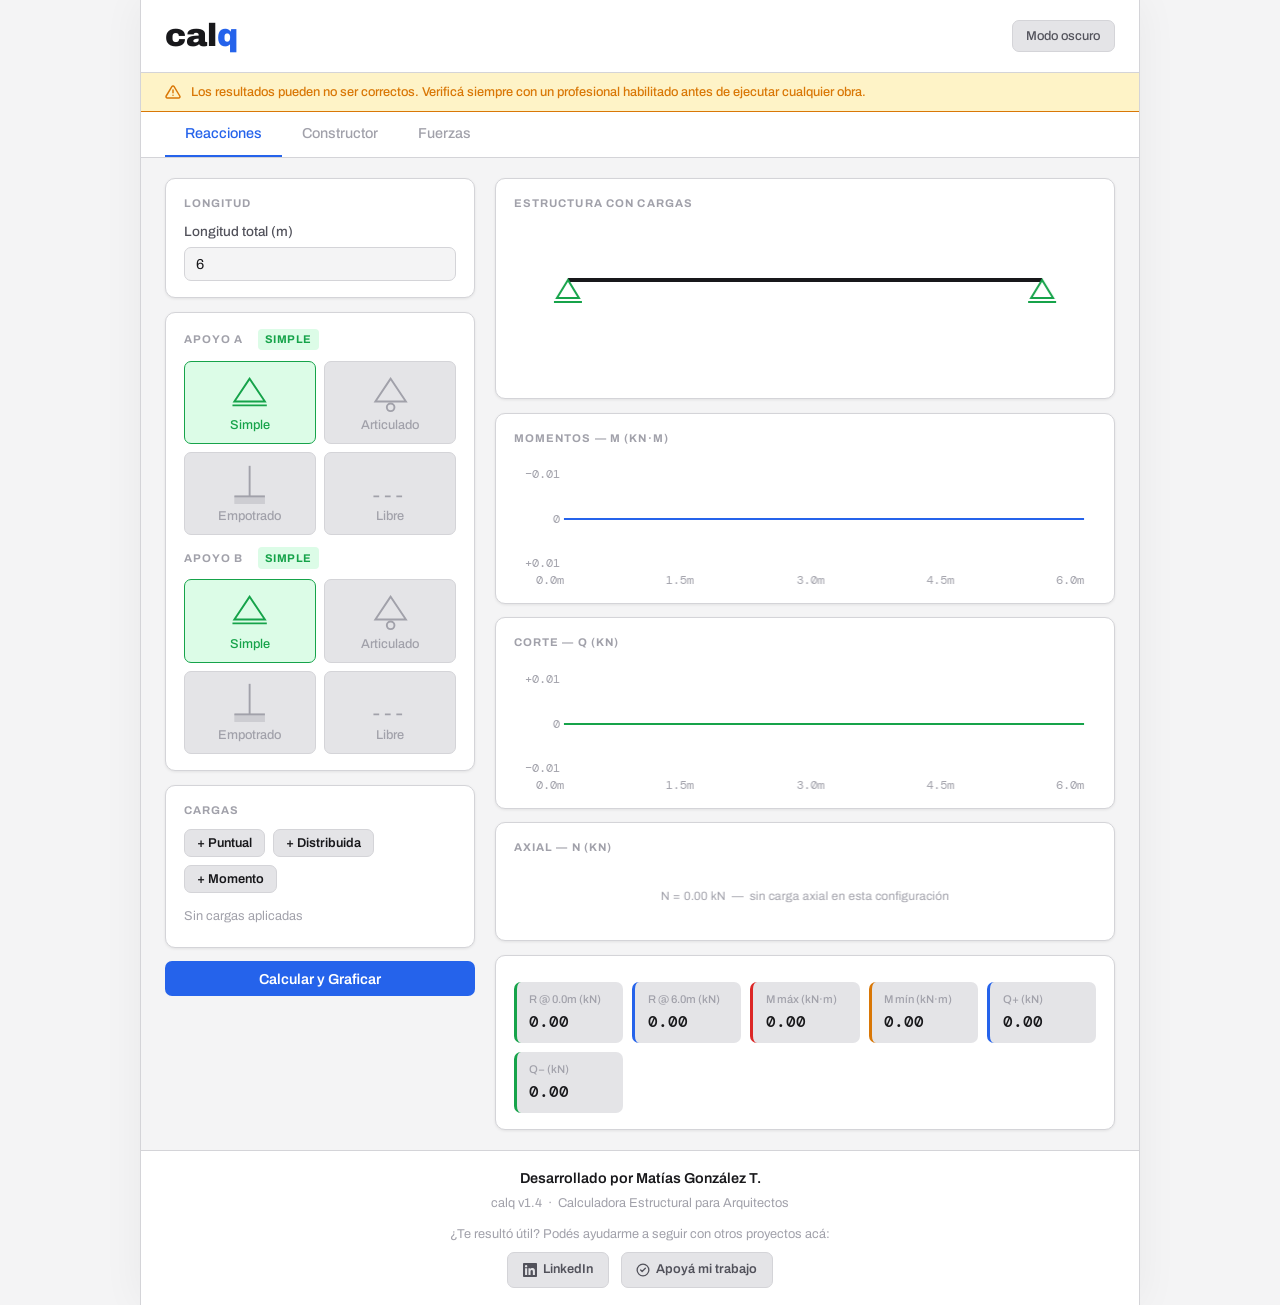
==== commit ec15715c: "Rename calq_v7.html to index.html" ====
--- a/index.html
+++ b/index.html
@@ -1,6 +1,7 @@
 <!DOCTYPE html>
 <html lang="es">
 <head>
+<title>calq</title>
 <meta charset="UTF-8">
 <meta name="viewport" content="width=device-width,initial-scale=1.0">
 <link href="https://fonts.googleapis.com/css2?family=Archivo:wght@400;500;600;700&family=DM+Mono:wght@400;500&display=swap" rel="stylesheet">
@@ -16,6 +17,7 @@
   --br:#d4d4d8;--sh:0 1px 3px rgba(0,0,0,.08);
   --r:10px;--rs:7px;
 }
+
 .dk{
   --ink:#f4f4f5;--ink2:#a1a1aa;--ink3:#71717a;
   --bg:#111113;--bg2:#18181b;--bg3:#27272a;
@@ -25,6 +27,7 @@
   --am:#fbbf24;--am-l:#451a03;
   --br:#3f3f46;--sh:0 1px 3px rgba(0,0,0,.3);
 }
+
 body{font-family:'Archivo',sans-serif;background:var(--bg);color:var(--ink);min-height:100vh;display:flex;flex-direction:column;font-size:16px;line-height:1.5;transition:background .2s,color .2s}
 
 .header{background:var(--bg2);border-bottom:1px solid var(--br);padding:.75rem 1.5rem;display:flex;align-items:center;justify-content:space-between;gap:1rem;flex-shrink:0}
@@ -65,20 +68,24 @@
 .btn-sm{padding:.38rem .75rem;font-size:.8rem}
 .btn-xs{padding:.25rem .55rem;font-size:.8rem}
 
-.sg{display:grid;grid-template-columns:1fr 1fr 1fr;gap:.5rem;margin-bottom:.75rem}
+.sg{display:grid;grid-template-columns:1fr 1fr;gap:.5rem;margin-bottom:.75rem}
 .so{padding:.55rem .3rem;border-radius:var(--rs);border:1.5px solid var(--br);background:var(--bg3);cursor:pointer;text-align:center;font-size:.8rem;font-weight:500;color:var(--ink3);transition:all .15s;font-family:'Archivo',sans-serif;line-height:1.35}
 .so svg{display:block;margin:0 auto .28rem}
 .so.ss.on{border-color:var(--gn);background:var(--gn-l);color:var(--gn)}
 .so.sp.on{border-color:var(--ac);background:var(--ac-l);color:var(--ac)}
 .so.sf.on{border-color:var(--rd);background:var(--rd-l);color:var(--rd)}
+.so.sfr.on{border-color:var(--am);background:var(--am-l);color:var(--am)}
 .so.ss:hover:not(.on){border-color:var(--gn);color:var(--gn)}
 .so.sp:hover:not(.on){border-color:var(--ac);color:var(--ac)}
 .so.sf:hover:not(.on){border-color:var(--rd);color:var(--rd)}
+.so.sfr:hover:not(.on){border-color:var(--am);color:var(--am)}
 
 .badge{display:inline-flex;align-items:center;padding:.15rem .45rem;border-radius:4px;font-size:.7rem;font-weight:700;letter-spacing:.04em}
 .badge.simple{background:var(--gn-l);color:var(--gn)}
 .badge.pin{background:var(--ac-l);color:var(--ac)}
 .badge.fixed{background:var(--rd-l);color:var(--rd)}
+.badge.free{background:var(--am-l);color:var(--am)}
+
 
 .lrow{display:flex;align-items:center;gap:.5rem;padding:.4rem .6rem;background:var(--bg3);border-radius:6px;margin-bottom:.35rem;font-size:.8rem}
 .dot{width:9px;height:9px;border-radius:50%;flex-shrink:0}
@@ -121,7 +128,7 @@
 
 <header class="header">
   <div style="display:flex;align-items:baseline">
-    <div class="logo">cal<em>q</em><span class="logo-sub">Calculadora Estructural</span></div>
+    <div class="logo">cal<em>q</em></div>
   </div>
   <button class="theme-btn" onclick="toggleTheme()" id="tbtn">Modo oscuro</button>
 </header>
@@ -151,14 +158,16 @@
         <div class="slbl">Apoyo A &nbsp;<span class="badge simple" id="lblA">Simple</span></div>
         <div class="sg">
           <div class="so ss on" id="sA-simple" onclick="selSup('A','simple',this)"><svg height="42" viewBox="0 0 30 22"><polygon points="15,4 7,16 23,16" fill="none" stroke="currentColor" stroke-width="1"/><line x1="6" y1="18" x2="24" y2="18" stroke="currentColor" stroke-width="1"/></svg>Simple</div>
-          <div class="so sp" id="sA-pin" onclick="selSup('A','pin',this)"><svg  height="42" viewBox="0 0 30 22"><polygon points="15,4 7,16 23,16" fill="none" stroke="currentColor" stroke-width="1"/><circle cx="15" cy="19" r="2" stroke="currentColor" fill="none" stroke-width="1"/></svg>Articulado</div>
+          <div class="so sp" id="sA-pin" onclick="selSup('A','pin',this)"><svg height="42" viewBox="0 0 30 22"><polygon points="15,4 7,16 23,16" fill="none" stroke="currentColor" stroke-width="1"/><circle cx="15" cy="19" r="2" stroke="currentColor" fill="none" stroke-width="1"/></svg>Articulado</div>
           <div class="so sf" id="sA-fixed" onclick="selSup('A','fixed',this)"><svg height="42" viewBox="0 0 30 22"><line x1="15" y1="2" x2="15" y2="18" stroke="currentColor" stroke-width="1"/><rect x="7" y="18" width="16" height="4" fill="currentColor" opacity=".35"/><line x1="7" y1="18" x2="23" y2="18" stroke="currentColor" stroke-width="1"/></svg>Empotrado</div>
+          <div class="so sfr" id="sA-free" onclick="selSup('A','free',this)"><svg height="42" viewBox="0 0 30 22"><line x1="6" y1="18" x2="24" y2="18" stroke="currentColor" stroke-dasharray="3,3" stroke-width="1"/></svg>Libre</div>
         </div>
         <div class="slbl" style="margin-top:.1rem">Apoyo B &nbsp;<span class="badge simple" id="lblB">Simple</span></div>
         <div class="sg" style="margin-bottom:0">
           <div class="so ss on" id="sB-simple" onclick="selSup('B','simple',this)"><svg height="42" viewBox="0 0 30 22"><polygon points="15,4 7,16 23,16" fill="none" stroke="currentColor" stroke-width="1"/><line x1="6" y1="18" x2="24" y2="18" stroke="currentColor" stroke-width="1"/></svg>Simple</div>
           <div class="so sp" id="sB-pin" onclick="selSup('B','pin',this)"><svg height="42" viewBox="0 0 30 22"><polygon points="15,4 7,16 23,16" fill="none" stroke="currentColor" stroke-width="1"/><circle cx="15" cy="19" r="2" stroke="currentColor" fill="none" stroke-width="1"/></svg>Articulado</div>
           <div class="so sf" id="sB-fixed" onclick="selSup('B','fixed',this)"><svg height="42" viewBox="0 0 30 22"><line x1="15" y1="2" x2="15" y2="18" stroke="currentColor" stroke-width="1"/><rect x="7" y="18" width="16" height="4" fill="currentColor" opacity=".35"/><line x1="7" y1="18" x2="23" y2="18" stroke="currentColor" stroke-width="1"/></svg>Empotrado</div>
+          <div class="so sfr" id="sB-free" onclick="selSup('B','free',this)"><svg height="42" viewBox="0 0 30 22"><line x1="6" y1="18" x2="24" y2="18" stroke="currentColor" stroke-dasharray="3,3" stroke-width="1"/></svg>Libre</div>
         </div>
       </div>
       <div class="card">
@@ -198,7 +207,7 @@
       <button class="btn btn-p" style="width:100%;padding:.6rem 1rem;font-size:.9rem" onclick="runMNQ()">Calcular y Graficar</button>
     </div>
     <div class="col-outputs">
-      <div class="card"><div class="slbl">Estructura con cargas</div><canvas id="cv-beam" width="700" height="148"></canvas></div>
+      <div class="card"><div class="slbl">Estructura con cargas</div><canvas id="cv-beam" width="700" height="160"></canvas></div>
       <div class="card"><div class="slbl">Momentos — M (kN·m)</div><canvas id="cv-M" width="700" height="130"></canvas></div>
       <div class="card"><div class="slbl">Corte — Q (kN)</div><canvas id="cv-Q" width="700" height="130"></canvas></div>
       <div class="card"><div class="slbl">Axial — N (kN)</div><canvas id="cv-N" width="700" height="58"></canvas></div>
@@ -226,6 +235,7 @@
               <option value="simple">Simple</option>
               <option value="pin">Articulado</option>
               <option value="fixed">Empotrado</option>
+              <option value="free">Extremo Libre</option>
             </select>
           </div>
         </div>
@@ -272,7 +282,7 @@
       </div>
     </div>
     <div class="col-outputs">
-      <div class="card"><div class="slbl">Vista de la estructura</div><canvas id="cv-bld" width="700" height="200"></canvas></div>
+      <div class="card"><div class="slbl">Vista de la estructura</div><canvas id="cv-bld" width="700" height="240"></canvas></div>
       <div class="card"><div class="slbl">Momentos — M (kN·m)</div><canvas id="cv-bM" width="700" height="130"></canvas></div>
       <div class="card"><div class="slbl">Corte — Q (kN)</div><canvas id="cv-bQ" width="700" height="130"></canvas></div>
       <div id="b-res"></div>
@@ -344,8 +354,8 @@
   };
 }
 
-const SUP_LABEL = {simple:'Simple', pin:'Articulado', fixed:'Empotrado'};
-const SUP_CLS   = {simple:'simple', pin:'pin', fixed:'fixed'};
+const SUP_LABEL = {simple:'Simple', pin:'Articulado', fixed:'Empotrado', free:'Libre'};
+const SUP_CLS   = {simple:'simple', pin:'pin', fixed:'fixed', free:'free'};
 
 /* ═══════════ THEME ═══════════ */
 function toggleTheme(){
@@ -364,11 +374,18 @@
 
 /* ═══════════ SUPPORT SELECT ═══════════ */
 function selSup(side, type, el){
-  ['simple','pin','fixed'].forEach(t=>{ const b=document.getElementById('s'+side+'-'+t); if(b) b.classList.remove('on'); });
+  ['simple','pin','fixed','free'].forEach(t=>{ 
+    const b=document.getElementById('s'+side+'-'+t); 
+    if(b) b.classList.remove('on'); 
+  });
+  
   el.classList.add('on');
   mnq['sup'+side] = type;
+  
   const lbl = document.getElementById('lbl'+side);
-  lbl.textContent = SUP_LABEL[type]; lbl.className = 'badge '+SUP_CLS[type];
+  lbl.textContent = SUP_LABEL[type]; 
+  lbl.className = 'badge '+SUP_CLS[type];
+  
   runMNQ();
 }
 
@@ -427,8 +444,7 @@
   if(type==='point') bld.loads.push({type,pos:+document.getElementById('bp-pos').value,mag:+document.getElementById('bp-mag').value,id:Date.now()});
   else if(type==='dist') bld.loads.push({type,a:+document.getElementById('bd-a').value,b:+document.getElementById('bd-b').value,qa:+document.getElementById('bd-qa').value,qb:+document.getElementById('bd-qb').value,id:Date.now()});
   else bld.loads.push({type:'moment',pos:+document.getElementById('bm-pos').value,mag:+document.getElementById('bm-mag').value,id:Date.now()});
-  renderBSups(); 
-  renderLL('b'); 
+  renderLL('b');
   if(bld.supports.length >= 2) calcBuilder(); else bRender();
 }
 function removeBLoad(id){ bld.loads=bld.loads.filter(l=>l.id!==id); renderLL('b'); bRender(); }
@@ -450,7 +466,7 @@
 function renderBSups(){
   const div = document.getElementById('b-sl'); if(!div) return;
   if(!bld.supports.length){ div.innerHTML='<div class="enote">Sin apoyos</div>'; return; }
-  const COLS={simple:'gn',pin:'ac',fixed:'rd'};
+  const COLS={simple:'gn',pin:'ac',fixed:'rd',free:'am'};
   div.innerHTML = bld.supports.map(s=>`
     <div class="lrow">
       <div class="dot" style="background:var(--${COLS[s.type]})"></div>
@@ -460,116 +476,208 @@
 }
 
 /* ══════════════════════════════════════════════════════
-   CORE ENGINE — Trabaja sobre la longitud total L
-   Los apoyos pueden estar en CUALQUIER posición dentro
-   de [0, L]. Los extremos libres se calculan y grafican.
+   CORE ENGINE
+   Soporta todas las combinaciones isostáticas:
+     simple–simple, pin–pin, simple–pin, pin–simple
+     fixed–free  (cantilever con extremo libre)
+     fixed–pin   (viga propped, apoyo libre en B)
+     pin–fixed   (viga propped, apoyo libre en A)
+   Los extremos libres se calculan y grafican en 0..L.
    ══════════════════════════════════════════════════════ */
 
 /**
- * Calcula reacciones para una viga isostática con 2 apoyos
- * posicionados en posA y posB (coordenadas globales 0..L).
- * Las cargas se expresan también en coords globales.
+ * Calcula reacciones.
+ * Retorna {RA, RB, MA} donde MA es el momento reactivo
+ * en A (≠0 solo cuando typeA === 'fixed').
+ *
+ * Convención: cargas hacia abajo son positivas.
+ * RA, RB son fuerzas de reacción hacia arriba (positivo = arriba).
+ * MA es el momento reactivo en A (positivo = antihorario aplicado sobre la viga).
+ */
+/**
+ * Calcula reacciones utilizando Integración Numérica para resolver
+ * isostáticos e hiperestáticos (empotrados) de forma exacta.
  */
 function calcReactions(posA, posB, typeA, typeB, loads){
-  // Suma de cargas verticales y momento respecto de posA
+  // 1. Sumatoria de fuerzas y momentos de las cargas
   let sumV = 0, sumMA = 0;
-  loads.forEach(l=>{
-    if(l.type==='point'){
-      sumV  += l.mag;
-      sumMA += l.mag * (l.pos - posA);
-    } else if(l.type==='dist'){
-      const len = l.b - l.a;
-      const F   = (l.qa + l.qb) / 2 * len;
-      const t   = (l.qa + l.qb) === 0 ? 0.5 : (l.qa + 2*l.qb) / (3*(l.qa+l.qb));
-      const xc  = l.a + len * t;
-      sumV  += F;
-      sumMA += F * (xc - posA);
-    } else if(l.type==='moment'){
-      sumMA += l.mag;
+  loads.forEach(l => {
+    if(l.type === 'point') { sumV += l.mag; sumMA += l.mag * (l.pos - posA); }
+    else if(l.type === 'dist') {
+      const len = l.b - l.a; const F = (l.qa + l.qb) / 2 * len;
+      const t = (l.qa + l.qb) === 0 ? 0.5 : (l.qa + 2*l.qb) / (3*(l.qa + l.qb));
+      sumV += F; sumMA += F * (l.a + len * t - posA);
     }
-  });
-
-  const span = posB - posA; // distancia entre apoyos
-  let RA=0, RB=0, MA=0, MB=0;
-
-  if(span < 1e-9){
-    // Apoyos en la misma posición — degenerate
-    RA = sumV / 2; RB = sumV / 2;
-  } else {
-    // Isostática: ΣMb=0 → RA, ΣV=0 → RB
-    RA = (span * 0 + sumV * span - sumMA) / span; // ΣMb=0: RA·span = sumV·span - sumMA
-    // Simplificando: RA·span = sumV·span - sumMA
-    RA = sumV - sumMA / span;
-    // Wait — let's be explicit:
-    // ΣM_B = 0: -RA·span + sumV_contribution_moments_about_B = 0
-    // sumMA is already moment about A
-    // M_B = sumMA - sumV*(posB-posA)? No.
-    // Let's redo cleanly:
-    // ΣM_A = 0: RB·span - sumMA_aboutA = 0  → RB = sumMA_aboutA / span
-    RB = sumMA / span;
-    RA = sumV - RB;
+    else if(l.type === 'moment') { sumMA += l.mag; }
+  });
+
+  const span = posB - posA;
+  if(span < 1e-9) return {RA: sumV/2, RB: sumV/2, MA: 0};
+
+  // ── NUEVO: RESOLUCIÓN PARA CANTILEVERS (EXTREMOS LIBRES) ──
+  if (typeA === 'free' || typeB === 'free') {
+    if (typeA === 'fixed' && typeB === 'free') {
+      // Empotrado a la izquierda, libre a la derecha
+      return {RA: sumV, RB: 0, MA: -sumMA, MB: 0};
+    } 
+    else if (typeA === 'free' && typeB === 'fixed') {
+      // Libre a la izquierda, empotrado a la derecha
+      return {RA: 0, RB: sumV, MA: 0, MB: sumMA - sumV * span}; 
+    } 
+    else {
+      alert("⚠️ Estructura inestable: Un extremo 'Libre' requiere que el otro sea 'Empotrado'.");
+      return {RA: 0, RB: 0, MA: 0, MB: 0};
+    }
   }
-  return {RA, RB, MA:0, MB:0};
-}
+
+  // 2. Calculamos reacciones como si fuera una viga simplemente apoyada
+  let RB0 = sumMA / span;
+  let RA0 = sumV - RB0;
+
+  // 3. Función del Momento Flector Isostático M0(x)
+  const M0 = (x) => {
+    let m = 0;
+    if (x > posA) m += RA0 * (x - posA);
+    if (x > posB) m += RB0 * (x - posB);
+    loads.forEach(l => {
+      if(l.type === 'point' && x > l.pos) {
+        m -= l.mag * (x - l.pos);
+      } else if(l.type === 'dist') {
+        if (x >= l.b) {
+          const len = l.b - l.a; 
+          const F = (l.qa + l.qb) / 2 * len;
+          const t = (l.qa + l.qb) === 0 ? 0.5 : (l.qa + 2*l.qb) / (3*(l.qa + l.qb));
+          m -= F * (x - (l.a + len * t));
+        } else if (x > l.a) {
+          const s = (x - l.a) / (l.b - l.a);
+          const qx = l.qa + (l.qb - l.qa) * s;
+          const F = (l.qa + qx) / 2 * (x - l.a);
+          const ts = (l.qa + 2*qx) === 0 ? 0.5 : (l.qa + 2*qx) / (3*(l.qa + qx));
+          m -= F * (x - (l.a + (x - l.a) * ts));
+        }
+      } else if(l.type === 'moment' && x > l.pos) {
+        m -= l.mag;
+      }
+    });
+    return -m;
+  };
+
+  // 4. Integración Numérica (Regla de Simpson 1/3) para hallar rotaciones
+  let IA = 0, IB = 0;
+  const N = 200; // Segmentos pares
+  const dx = span / N;
+  for(let i=0; i<=N; i++){
+    let x = posA + i * dx;
+    let m = M0(x);
+    let weight = (i === 0 || i === N) ? 1 : (i % 2 === 0 ? 2 : 4);
+    IA += weight * m * (posB - x);
+    IB += weight * m * (x - posA);
+  }
+  IA = (IA * dx / 3) / span;
+  IB = (IB * dx / 3) / span;
+
+  let EA = -6 * IA / span;
+  let EB = -6 * IB / span;
+
+  // 5. Aplicación de condiciones de contorno (Momentos de Empotramiento)
+  let dMA = 0, dMB = 0;
+  const fA = (typeA === 'fixed');
+  const fB = (typeB === 'fixed');
+
+  if (fA && !fB) {
+    dMA = EA / 2; // Apoyo A empotrado, B simple
+  } else if (!fA && fB) {
+    dMB = EB / 2; // Apoyo A simple, B empotrado
+  } else if (fA && fB) {
+    dMA = (2 * EA - EB) / 3; // Doble empotramiento
+    dMB = (2 * EB - EA) / 3;
+  }
+
+  // 6. Cálculo de reacciones finales
+      let RA = RA0 - (dMA - dMB) / span;
+      let RB = RB0 + (dMA - dMB) / span;
+      
+      // Devolvemos ambos momentos de empotramiento
+      return {RA, RB, MA: dMA, MB: -dMB}; 
+    }
 
 /**
- * Construye los arrays Q(x) y M(x) en coords globales 0..L.
- * posA, posB: posiciones globales de los dos apoyos.
- * RA, RB: reacciones calculadas.
- * loads: cargas en coords globales.
+ * Construye Q(x) y M(x) en coordenadas globales 0..L.
+ * M(x) se calcula directamente por equilibrio desde el extremo izquierdo
+ * (x=0), sumando contribuciones de reacciones y cargas.
+ * MA: momento reactivo en posA (empotrado A). Si A es libre, MA=0.
  */
-function buildQM(L, posA, posB, RA, RB, loads){
-  const N  = 500;
-  const dx = L / N;
-  const xs = Array.from({length:N+1}, (_,i) => i*dx);
-
+function buildQM(L, posA, posB, RA, RB, MA, loads){
+  // 1. Recopilamos todos los puntos donde ocurren saltos (apoyos y cargas)
+  let cps = [0, L, posA, posB];
+  loads.forEach(l => {
+    if(l.type === 'point' || l.type === 'moment') cps.push(l.pos);
+    else if(l.type === 'dist') { cps.push(l.a); cps.push(l.b); }
+  });
+
+  // 2. Creamos la cuadrícula base
+  let xs = [];
+  const N = 500;
+  for(let i=0; i<=N; i++) xs.push(i * L / N);
+
+  // 3. Inyectamos puntos microscópicos antes y después de cada punto crítico
+  cps.forEach(cp => {
+    if(cp > 0.001) xs.push(cp - 1e-7);
+    xs.push(cp);
+    if(cp < L - 0.001) xs.push(cp + 1e-7);
+  });
+  
+  // 4. Ordenamos todo de izquierda a derecha
+  xs.sort((a, b) => a - b);
+
+  // Q(x): cortante acumulado (el resto de tu función sigue exactamente igual)
   const Q = xs.map(x => {
     let q = 0;
-    // Reacciones como fuerzas hacia arriba
     if(x >= posA) q += RA;
     if(x >= posB) q += RB;
-    // Cargas externas (hacia abajo = positivo convención)
     loads.forEach(l => {
-      if(l.type==='point' && x > l.pos){
+      if(l.type === 'point' && x > l.pos){
         q -= l.mag;
-      } else if(l.type==='dist'){
+      } else if(l.type === 'dist'){
         if(x >= l.b){
-          q -= (l.qa + l.qb)/2 * (l.b - l.a);
+          q -= (l.qa + l.qb) / 2 * (l.b - l.a);
         } else if(x > l.a){
-          const s  = (x - l.a)/(l.b - l.a);
-          const qx = l.qa + (l.qb - l.qa)*s;
-          q -= (l.qa + qx)/2 * (x - l.a);
+          const s = (x - l.a) / (l.b - l.a);
+          const qx = l.qa + (l.qb - l.qa) * s;
+          q -= (l.qa + qx) / 2 * (x - l.a);
         }
       }
     });
-    return q;
-  });
-
-  // M(x) por integración de Q desde x=0
-  // M(0) = 0 (extremo libre izquierdo, o el momento de empotramiento si corresponde)
+    return q; // Mantenemos tu signo invertido para la convención gráfica
+  });
+
+  // M(x): momento acumulado desde la izquierda
+  // M(posA) incluye el momento reactivo MA (positivo = antihorario sobre la viga)
   const M = xs.map(x => {
     let m = 0;
-    if(x > posA) m += RA*(x - posA);
-    if(x > posB) m += RB*(x - posB);
+    // Momento reactivo de empotramiento en A (si aplica)
+    if(x >= posA) m += MA;
+    // Momentos de las reacciones verticales
+    if(x > posA) m += RA * (x - posA);
+    if(x > posB) m += RB * (x - posB);
+    // Momentos de las cargas externas
     loads.forEach(l => {
-      if(l.type==='point' && x > l.pos){
-        m -= l.mag*(x - l.pos);
-      } else if(l.type==='dist'){
+      if(l.type === 'point' && x > l.pos){
+        m -= l.mag * (x - l.pos);
+      } else if(l.type === 'dist'){
         if(x >= l.b){
           const len = l.b - l.a;
-          const F   = (l.qa + l.qb)/2 * len;
-          const t   = (l.qa+l.qb)===0 ? 0.5 : (l.qa+2*l.qb)/(3*(l.qa+l.qb));
-          const xc  = l.a + len*t;
-          m -= F*(x - xc);
+          const F   = (l.qa + l.qb) / 2 * len;
+          const t   = (l.qa + l.qb) === 0 ? 0.5 : (l.qa + 2*l.qb) / (3*(l.qa + l.qb));
+          m -= F * (x - (l.a + len * t));
         } else if(x > l.a){
-          const s   = (x - l.a)/(l.b - l.a);
-          const qx  = l.qa + (l.qb - l.qa)*s;
-          const F   = (l.qa + qx)/2*(x - l.a);
-          const ts  = (l.qa+2*qx)===0 ? 0.5 : (l.qa+2*qx)/(3*(l.qa+qx));
-          const xc  = l.a + (x-l.a)*ts;
-          m -= F*(x - xc);
+          const s  = (x - l.a) / (l.b - l.a);
+          const qx = l.qa + (l.qb - l.qa) * s;
+          const F  = (l.qa + qx) / 2 * (x - l.a);
+          const ts = (l.qa + 2*qx) === 0 ? 0.5 : (l.qa + 2*qx) / (3*(l.qa + qx));
+          m -= F * (x - (l.a + (x - l.a) * ts));
         }
-      } else if(l.type==='moment' && x > l.pos){
+      } else if(l.type === 'moment' && x > l.pos){
         m -= l.mag;
       }
     });
@@ -582,24 +690,24 @@
 /* ═══════════ RUN MNQ (Panel 1) ═══════════ */
 function runMNQ(){
   const L = +document.getElementById('vL').value || 6;
-  // En el panel MNQ los apoyos siempre están en 0 y L
-  const posA=0, posB=L;
-  const {RA, RB} = calcReactions(posA, posB, mnq.supA, mnq.supB, mnq.loads);
-  const {xs, Q, M} = buildQM(L, posA, posB, RA, RB, mnq.loads);
-
-  drawBeamCV('cv-beam', L, [{pos:posA,type:mnq.supA,R:RA},{pos:posB,type:mnq.supB,R:RB}], mnq.loads);
+  const posA = 0, posB = L;
+  const {RA, RB, MA, MB} = calcReactions(posA, posB, mnq.supA, mnq.supB, mnq.loads);
+  const {xs, Q, M}   = buildQM(L, posA, posB, RA, RB, MA, mnq.loads);
+
+  // Usamos la propiedad M_r para mandar tanto MA como MB al graficador
+  drawBeamCV('cv-beam', L, [{pos:posA, type:mnq.supA, R:RA, M_r:MA}, {pos:posB, type:mnq.supB, R:RB, M_r:MB}], mnq.loads);
   drawDiag('cv-M', xs, M, C().ac, L);
   drawDiag('cv-Q', xs, Q, C().gn, L);
 
-  const cvN=document.getElementById('cv-N'); 
-  const {W: wN, H: hN} = fixDPI(cvN); 
-  const ctxN=cvN.getContext('2d');
+  const cvN = document.getElementById('cv-N');
+  const {W:wN, H:hN} = fixDPI(cvN);
+  const ctxN = cvN.getContext('2d');
   ctxN.clearRect(0,0,wN,hN);
   ctxN.font='12px Archivo,sans-serif'; ctxN.fillStyle=C().ink3; ctxN.textAlign='center';
   ctxN.fillText('N = 0.00 kN  —  sin carga axial en esta configuración', wN/2, hN/2+5);
 
   const Mx=Math.max(...M), Mn=Math.min(...M), Qx=Math.max(...Q), Qn=Math.min(...Q);
-  document.getElementById('mnq-res').innerHTML=resCards(RA,RB,posA,posB,Mx,Mn,Qx,Qn);
+  document.getElementById('mnq-res').innerHTML = resCards(RA, RB, posA, posB, Mx, Mn, Qx, Qn, MA, MB);
 }
 
 /* ═══════════ BUILDER ═══════════ */
@@ -617,18 +725,18 @@
 
   // Dimension
   ctx.strokeStyle=Cl.ink3; ctx.lineWidth=.8; ctx.setLineDash([3,4]);
-  ctx.beginPath(); ctx.moveTo(pl,y0+110); ctx.lineTo(pl+cw,y0+110); ctx.stroke(); ctx.setLineDash([]);
-  ctx.font='14px DM Mono,monospace'; ctx.fillStyle=Cl.ink3; ctx.textAlign='center';
-  ctx.fillText('L = '+L.toFixed(1)+' m', pl+cw/2, y0+124);
+  ctx.beginPath(); ctx.moveTo(pl,y0+156); ctx.lineTo(pl+cw,y0+156); ctx.stroke(); ctx.setLineDash([]);
+  ctx.font='12px DM Mono,monospace'; ctx.fillStyle=Cl.ink3; ctx.textAlign='center';
+  ctx.fillText('L = '+L.toFixed(1)+' m', pl+cw/2, y0+172);
 
   // X ticks
-  const seg=Math.min(10, Math.ceil(L*2));
+  const seg=Math.min(4, Math.ceil(L*2));
   for(let i=0;i<=seg;i++){
     const fx=pl+(i/seg)*cw;
     ctx.strokeStyle=Cl.br; ctx.lineWidth=.8;
-    ctx.beginPath(); ctx.moveTo(fx,y0-3); ctx.lineTo(fx,y0+3); ctx.stroke();
+    // ctx.beginPath(); ctx.moveTo(fx,y0-3); ctx.lineTo(fx,y0+3); ctx.stroke();
     ctx.font='12px DM Mono,monospace'; ctx.fillStyle=Cl.ink3; ctx.textAlign='center';
-    ctx.fillText((i*L/seg).toFixed(1),fx,y0+96);
+    ctx.fillText((i*L/seg).toFixed(1),fx,y0+148);
   }
 
   // Supports
@@ -639,7 +747,7 @@
     else if(s.type==='pin'){ctx.beginPath();ctx.moveTo(tx,y0);ctx.lineTo(tx-10,y0+16);ctx.lineTo(tx+10,y0+16);ctx.closePath();ctx.stroke();ctx.beginPath();ctx.arc(tx,y0+22,2.5,0,Math.PI*2);ctx.stroke();}
     else if(s.type==='fixed'){ctx.globalAlpha=.22;ctx.fillRect(tx-5,y0-12,9,24);ctx.globalAlpha=1;ctx.strokeRect(tx-5,y0-12,9,24);}
     ctx.font='bold 12px DM Mono,monospace'; ctx.textAlign='center';
-    ctx.fillText(s.pos.toFixed(1)+'m', tx, y0+48);
+    ctx.fillText(s.pos.toFixed(1)+'m', tx, y0+36);
     ctx.restore();
   });
 
@@ -649,7 +757,7 @@
     const Cl2=C();
     if(l.type==='point'){
       const tx=xOf(l.pos),al=Math.max(16,Math.abs(l.mag)/maxMag*28);
-      arw(ctx,tx,y0-al,tx,y0-1,Cl2.ac);
+      arw(ctx,tx,y0-al,tx,y0-6,Cl2.ac);
       ctx.font='bold 12px DM Mono,monospace'; ctx.fillStyle=Cl2.ac; ctx.textAlign='center';
       ctx.fillText(l.mag.toFixed(0)+'kN',tx,y0-al-5);
     } else if(l.type==='dist'){
@@ -669,38 +777,93 @@
 function calcBuilder(){
   const L = +document.getElementById('bL').value || 8;
   if(bld.supports.length < 2) return alert('Necesitás al menos 2 apoyos para calcular');
-  
+
   const sups = bld.supports;
-  const sA = sups[0], sB = sups[sups.length-1];
-  const posA=sA.pos, posB=sB.pos;
-  
-  const {RA, RB} = calcReactions(posA, posB, sA.type, sB.type, bld.loads);
-  const {xs, Q, M} = buildQM(L, posA, posB, RA, RB, bld.loads);
+  const sA = sups[0], sB = sups[sups.length - 1];
+  const posA = sA.pos, posB = sB.pos;
+  if(Math.abs(posB - posA) < 0.01) return alert('Los apoyos extremos deben estar en posiciones distintas');
+
+  const {RA, RB, MA, MB} = calcReactions(posA, posB, sA.type, sB.type, bld.loads);
+  const {xs, Q, M}   = buildQM(L, posA, posB, RA, RB, MA, bld.loads);
 
   drawDiag('cv-bM', xs, M, C().ac, L);
   drawDiag('cv-bQ', xs, Q, C().gn, L);
 
+  // Redibujar viga con reacciones superpuestas (sin borrar el Canvas)
   bRender();
-  const cv=document.getElementById('cv-bld'), ctx=cv.getContext('2d');
-  
-  // SOLUCIÓN: Definimos pl y pr aquí para evitar el error
-  const pl=54, pr=54; 
+  const cv  = document.getElementById('cv-bld');
+  const ctx = cv.getContext('2d');
+  
+  // Constantes de dibujo restauradas para que no falle
+  const pl = 54, pr = 54, pt = 42;
   const cw = cv.clientWidth - pl - pr; 
-  const y0 = 40 + 22;
-  const xOf = x => pl + (x/L) * cw;
-
-  [[posA,RA],[posB,RB]].forEach(([xp,R])=>{
-    arw(ctx, xOf(xp), y0+36, xOf(xp), y0+6, C().gn);
-    ctx.font='bold 12px DM Mono,monospace'; ctx.fillStyle=C().gn; ctx.textAlign='center';
-    ctx.fillText(R.toFixed(2)+'kN', xOf(xp), y0+64);
-  });
-
-  const Mx=Math.max(...M), Mn=Math.min(...M), Qx=Math.max(...Q), Qn=Math.min(...Q);
-  
-  // Esta línea es la que genera la estructura <div class="card"><div class="rg">...
-  document.getElementById('b-res').innerHTML = resCards(RA,RB,posA,posB,Mx,Mn,Qx,Qn);
-}
-
+  const y0 = pt + 22;
+  const xOf = x => pl + (x / L) * cw;
+
+// Dibujar flechas de las reacciones y momentos
+  [[posA, RA, MA], [posB, RB, MB]].forEach(([xp, R, M_r]) => {
+    // Reacción Vertical
+    if(Math.abs(R) > 0.001) {
+      arw(ctx, xOf(xp), y0 + 72, xOf(xp), y0 + 48, C().gn);
+      ctx.font = 'bold 12px DM Mono,monospace';
+      ctx.fillStyle = C().gn;
+      ctx.textAlign = 'center';
+      // Bajamos el texto para que quede debajo de la flecha (72)
+      ctx.fillText(R.toFixed(2) + 'kN', xOf(xp), y0 + 84);
+    }
+    
+    // Momento Reactivo
+    if(M_r !== undefined && Math.abs(M_r) > 0.001){
+      const tx = xOf(xp);
+      ctx.save();
+      ctx.strokeStyle = C().rd; 
+      ctx.fillStyle = C().rd; 
+      ctx.lineWidth = 2.5;
+      
+      const r = 16;
+      const isCw = M_r > 0; // Cambiamos el nombre para no chocar con "cw" (ancho del canvas)
+      
+      // Detectamos si el apoyo está en la mitad izquierda o derecha (xp es la pos. en metros)
+      const isLeft = (xp < L / 2); 
+      
+      ctx.beginPath();
+      let tipX = tx, tipY, arrowDirX;
+      
+      if (isLeft) {
+        // Arco en forma de "C" hacia la izquierda
+        ctx.arc(tx, y0, r, Math.PI/2, -Math.PI/2, false);
+        tipY = isCw ? (y0 - r) : (y0 + r);
+        arrowDirX = 1; // La punta de flecha mira hacia la derecha
+      } else {
+        // Arco en forma de "C invertida" hacia la derecha
+        ctx.arc(tx, y0, r, -Math.PI/2, Math.PI/2, false);
+        tipY = isCw ? (y0 + r) : (y0 - r);
+        arrowDirX = -1; // La punta de flecha mira hacia la izquierda
+      }
+      ctx.stroke();
+      
+      // Dibujar la punta de flecha
+      ctx.beginPath();
+      ctx.moveTo(tipX, tipY);
+      ctx.lineTo(tipX - 7 * arrowDirX, tipY - 5);
+      ctx.lineTo(tipX - 7 * arrowDirX, tipY + 5);
+      ctx.fill();
+      
+      // Texto flotando al costado
+      ctx.font='bold 12px DM Mono,monospace'; 
+      ctx.textAlign = isLeft ? 'right' : 'left';
+      const textX = isLeft ? (tx - r - 8) : (tx + r + 8);
+      ctx.fillText('M='+Math.abs(M_r).toFixed(2), textX, y0 + 4);
+      
+      ctx.restore();
+    }
+  });
+
+  // Generar las tarjetas de resultados
+  const Mx = Math.max(...M), Mn = Math.min(...M), Qx = Math.max(...Q), Qn = Math.min(...Q);
+  document.getElementById('b-res').innerHTML = resCards(RA, RB, posA, posB, Mx, Mn, Qx, Qn, MA, MB);
+}
+  
 function resetBuilder(){
   bld.supports=[]; bld.loads=[];
   ['b-fp','b-fd','b-fm'].forEach(id=>{const el=document.getElementById(id);if(el)el.style.display='none';});
@@ -787,81 +950,128 @@
   const maxV = Math.max(...vals.map(Math.abs), .01);
   const zero = pt + ch/2;
 
+  // 1. Detectamos si es un gráfico de Momento (aplica para ambas pestañas por igual)
   const isM = id.includes('M');
+  
+  // 2. Control visual: Momento (+ abajo, - arriba), Corte (+ arriba, - abajo)
   const sign = isM ? 1 : -1; 
 
   // Línea del cero
   ctx.strokeStyle=Cl.br; ctx.lineWidth=1; ctx.setLineDash([4,4]);
   ctx.beginPath(); ctx.moveTo(pl,zero); ctx.lineTo(pl+cw,zero); ctx.stroke(); ctx.setLineDash([]);
 
-  // 1. Relleno de la curva (Aseguramos que empiece y termine en el eje)
+  // Relleno de la curva
   ctx.beginPath(); 
-  ctx.moveTo(pl + (xs[0]/L)*cw, zero); // Punto inicial en el eje cero
-  xs.forEach((x,i)=> ctx.lineTo(pl+(x/L)*cw, zero + sign * (vals[i]/maxV)*(ch/2)*.88));
-  ctx.lineTo(pl+(xs[xs.length-1]/L)*cw, zero); // Punto final de vuelta al eje
+  ctx.moveTo(pl + (xs[0]/L)*cw, zero); 
+  xs.forEach((x,i)=> ctx.lineTo(pl+(x/L)*cw, zero + sign * (vals[i]/maxV)*(ch/2)*.9));
+  ctx.lineTo(pl+(xs[xs.length-1]/L)*cw, zero); 
   ctx.closePath();
   ctx.fillStyle = color + '33';
   ctx.fill();
 
-  // 2. Trazo de la curva (Perímetro con líneas de cierre verticales)
+  // Trazo de la curva
   ctx.beginPath(); 
   ctx.strokeStyle=color; 
   ctx.lineWidth=2.2;
-  ctx.lineJoin = 'round'; // Para que las esquinas de los saltos de corte se vean suaves
-
-  // --- LÍNEA INICIAL VERTICAL ---
+  ctx.lineJoin = 'round'; 
+
   ctx.moveTo(pl + (xs[0]/L)*cw, zero); 
-
-  // --- CUERPO DEL DIAGRAMA ---
   xs.forEach((x,i)=>{ 
     const px = pl+(x/L)*cw; 
     const py = zero + sign * (vals[i]/maxV)*(ch/2)*.9; 
     ctx.lineTo(px,py); 
   });
-
-  // --- LÍNEA FINAL VERTICAL ---
   ctx.lineTo(pl + (xs[xs.length-1]/L)*cw, zero);
-  
   ctx.stroke();
 
-  // Etiquetas del Eje Y (Invertimos los signos lógicamente)
+  // Etiquetas del Eje Y
   ctx.font='12px DM Mono,monospace'; ctx.fillStyle=Cl.ink3; ctx.textAlign='right';
-  ctx.fillText((isM ? '−' : '+') + maxV.toFixed(2), pl-4, pt+5); // Tope
-  ctx.fillText('0', pl-4, zero+4); // Centro
-  ctx.fillText((isM ? '+' : '−') + maxV.toFixed(2), pl-4, pt+ch+2); // Fondo
+  ctx.fillText((isM ? '−' : '+') + maxV.toFixed(2), pl-4, pt+5); 
+  ctx.fillText('0', pl-4, zero+4); 
+  ctx.fillText((isM ? '+' : '−') + maxV.toFixed(2), pl-4, pt+ch+2); 
 
   // Etiquetas del Eje X
-    [0,.25,.5,.75,1].forEach(t=> ctx.fillText((t*L).toFixed(1)+'m', pl+t*cw, H-3));
+  [0,.25,.5,.75,1].forEach(t=> ctx.fillText((t*L).toFixed(1)+'m', pl+t*cw, H-3));
 }
 
 function drawBeamCV(id, L, supports, loads){
   const cv=document.getElementById(id); if(!cv) return;
-  const {W, H} = fixDPI(cv); const ctx = cv.getContext('2d'); const Cl = C();
+  const {W, H} = fixDPI(cv); const ctx = cv.getContext('2d'); const Cl = C();0
   ctx.clearRect(0,0,W,H);
   const pl=54,pr=54,pt=34,pb=46, cw=W-pl-pr, y0=pt+24;
   const xOf = x => pl+(x/L)*cw;
   const SCOL={simple:Cl.gn, pin:Cl.ac, fixed:Cl.rd};
 
-  // Beam
+  // Viga
   ctx.strokeStyle=Cl.ink; ctx.lineWidth=4;
   ctx.beginPath(); ctx.moveTo(pl,y0); ctx.lineTo(pl+cw,y0); ctx.stroke();
 
-  // Supports
+  // Apoyos
   supports.forEach(s=>{
     const tx=xOf(s.pos), col=SCOL[s.type]||Cl.ink;
     ctx.save(); ctx.strokeStyle=col; ctx.fillStyle=col; ctx.lineWidth=2;
-    if(s.type==='simple'){ctx.beginPath();ctx.moveTo(tx,y0);ctx.lineTo(tx-11,y0+18);ctx.lineTo(tx+11,y0+18);ctx.closePath();ctx.stroke();ctx.beginPath();ctx.moveTo(tx-14,y0+22);ctx.lineTo(tx+14,y0+22);ctx.stroke();}
-    else if(s.type==='pin'){ctx.beginPath();ctx.moveTo(tx,y0);ctx.lineTo(tx-10,y0+16);ctx.lineTo(tx+10,y0+16);ctx.closePath();ctx.stroke();ctx.beginPath();ctx.arc(tx,y0+22,2.5,0,Math.PI*2);ctx.stroke();}
-    else if(s.type==='fixed'){ctx.globalAlpha=.22;ctx.fillRect(tx-5,y0-12,9,24);ctx.globalAlpha=1;ctx.strokeRect(tx-5,y0-12,9,24);}
+    if(s.type==='simple'){
+      ctx.beginPath();ctx.moveTo(tx,y0);ctx.lineTo(tx-11,y0+18);ctx.lineTo(tx+11,y0+18);ctx.closePath();ctx.stroke();
+      ctx.beginPath();ctx.moveTo(tx-14,y0+22);ctx.lineTo(tx+14,y0+22);ctx.stroke();
+    } else if(s.type==='pin'){
+      ctx.beginPath();ctx.moveTo(tx,y0);ctx.lineTo(tx-10,y0+16);ctx.lineTo(tx+10,y0+16);ctx.closePath();ctx.stroke();
+      ctx.beginPath();ctx.arc(tx,y0+22,2.5,0,Math.PI*2);ctx.stroke();
+    } else if(s.type==='fixed'){
+      ctx.globalAlpha=.22;ctx.fillRect(tx-5,y0-12,9,24);ctx.globalAlpha=1;ctx.strokeRect(tx-5,y0-12,9,24);
+    }
+    // Reacción vertical
     if(Math.abs(s.R)>0.001){
-      arw(ctx, tx, y0+34, tx, y0+2, Cl.gn);
+      arw(ctx, tx, y0+56, tx, y0+36, Cl.gn);
       ctx.font='bold 12px DM Mono,monospace'; ctx.fillStyle=Cl.gn; ctx.textAlign='center';
-      ctx.fillText(s.R.toFixed(2)+'kN', tx, y0+64);
+      ctx.fillText(s.R.toFixed(2)+'kN', tx, y0+72);
     }
-    ctx.restore();
-  });
-
-  // Loads
+    // Momento reactivo en empotramiento
+    if(s.M_r !== undefined && Math.abs(s.M_r) > 0.001){
+      ctx.save();
+      ctx.strokeStyle = Cl.rd; 
+      ctx.fillStyle = Cl.rd; 
+      ctx.lineWidth = 2.5;
+      
+      const r = 16;
+      const isCw = s.M_r > 0; // Usamos isCw para no chocar con el ancho
+      
+      // Detectamos de qué lado está usando la posición del apoyo (s.pos)
+      const isLeft = (s.pos < L / 2); 
+      
+      ctx.beginPath();
+      let tipX = tx, tipY, arrowDirX;
+      
+      if (isLeft) {
+        // Arco en forma de "C" hacia la izquierda
+        ctx.arc(tx, y0, r, Math.PI/2, -Math.PI/2, false);
+        tipY = isCw ? (y0 - r) : (y0 + r);
+        arrowDirX = 1; 
+      } else {
+        // Arco en forma de "C invertida" hacia la derecha
+        ctx.arc(tx, y0, r, -Math.PI/2, Math.PI/2, false);
+        tipY = isCw ? (y0 + r) : (y0 - r);
+        arrowDirX = -1; 
+      }
+      ctx.stroke();
+      
+      // Dibujar la punta de flecha
+      ctx.beginPath();
+      ctx.moveTo(tipX, tipY);
+      ctx.lineTo(tipX - 7 * arrowDirX, tipY - 5);
+      ctx.lineTo(tipX - 7 * arrowDirX, tipY + 5);
+      ctx.fill();
+      
+      // Texto flotando al costado
+      ctx.font='bold 11.5px DM Mono,monospace'; 
+      ctx.textAlign = isLeft ? 'center' : 'center';
+      const textX = isLeft ? (tx - r) : (tx + r);
+      ctx.fillText('M='+Math.abs(s.M_r).toFixed(1), textX, y0+30);
+      
+      ctx.restore();
+    }
+    ctx.restore(); // ¡Este cierra el dibujo general del apoyo!
+  });
+  // Cargas
   const maxMag=Math.max(...loads.map(l=>l.type==='point'?Math.abs(l.mag):l.type==='dist'?Math.max(Math.abs(l.qa||0),Math.abs(l.qb||0)):Math.abs(l.mag||0)),1);
   loads.forEach(l=>{
     if(l.type==='point'){
@@ -873,8 +1083,6 @@
       const ax=xOf(l.a),bx=xOf(l.b),sA=Math.max(10,Math.abs(l.qa)/maxMag*26),sB=Math.max(10,Math.abs(l.qb)/maxMag*26);
       ctx.save(); ctx.strokeStyle=Cl.ac; ctx.fillStyle=Cl.ac+'22'; ctx.lineWidth=1.2;
       ctx.beginPath();ctx.moveTo(ax,y0-sA);ctx.lineTo(bx,y0-sB);ctx.lineTo(bx,y0);ctx.lineTo(ax,y0);ctx.closePath();ctx.fill();ctx.stroke();
-      const steps=Math.max(2,Math.floor((bx-ax)/14));
-      // for(let i=0;i<=steps;i++) arw(ctx,ax+i*(bx-ax)/steps,y0-(sA+(sB-sA)*i/steps)+1,ax+i*(bx-ax)/steps,y0-1,Cl.ac,3,1);
       ctx.font='bold 12px DM Mono,monospace'; ctx.fillStyle=Cl.ac; ctx.textAlign='center';
       ctx.fillText(l.qa.toFixed(1)+'kN/m',ax,y0-sA-5);
       if(Math.abs(l.qb-l.qa)>.01) ctx.fillText(l.qb.toFixed(1)+'kN/m',bx,y0-sB-5);
@@ -886,10 +1094,16 @@
   });
 }
 
-function resCards(RA,RB,posA,posB,Mx,Mn,Qx,Qn){
+function resCards(RA, RB, posA, posB, Mx, Mn, Qx, Qn, MA, MB){
+  const maCard = (MA !== undefined && Math.abs(MA) > 0.001)
+    ? `<div class="rc r"><div class="rl">M. Emp. A (kN·m)</div><div class="rv">${Math.abs(MA).toFixed(2)}</div></div>` : '';
+  const mbCard = (MB !== undefined && Math.abs(MB) > 0.001)
+    ? `<div class="rc r"><div class="rl">M. Emp. B (kN·m)</div><div class="rv">${Math.abs(MB).toFixed(2)}</div></div>` : '';
   return `<div class="card"><div class="rg">
     <div class="rc g"><div class="rl">R @ ${posA.toFixed(1)}m (kN)</div><div class="rv">${RA.toFixed(2)}</div></div>
     <div class="rc"><div class="rl">R @ ${posB.toFixed(1)}m (kN)</div><div class="rv">${RB.toFixed(2)}</div></div>
+    ${maCard}
+    ${mbCard}
     <div class="rc r"><div class="rl">M máx (kN·m)</div><div class="rv">${Mx.toFixed(2)}</div></div>
     <div class="rc a"><div class="rl">M mín (kN·m)</div><div class="rv">${Mn.toFixed(2)}</div></div>
     <div class="rc"><div class="rl">Q+ (kN)</div><div class="rv">${Qx.toFixed(2)}</div></div>
@@ -1045,15 +1259,15 @@
 }
 
 /* ═══════════ INIT ═══════════ */
-// Recalcular gráficos si cambia el tamaño de la pantalla
 window.addEventListener('resize', () => {
-  const t = document.querySelector('.tab.active').innerText;
-  if (t.includes('MNQ')) runMNQ();
-  else if (t.includes('Constructor')) {
-    if (document.getElementById('b-res').innerHTML !== '') calcBuilder(); else bRender();
-  } else {
-    // Si estamos en la Resultante
-    if (document.getElementById('rf-res').innerHTML !== '') calcResultant(); else drawRF();
+  const active = document.querySelector('.panel.active');
+  if(!active) return;
+  const id = active.id;
+  if(id === 'panel-mnq') runMNQ();
+  else if(id === 'panel-builder'){
+    if(document.getElementById('b-res').innerHTML !== '') calcBuilder(); else bRender();
+  } else if(id === 'panel-res'){
+    if(document.getElementById('rf-res').innerHTML !== '') calcResultant(); else drawRF();
   }
 });
 renderLL('mnq'); renderLL('b'); renderBSups(); renderRF(); runMNQ(); bRender(); drawRF();
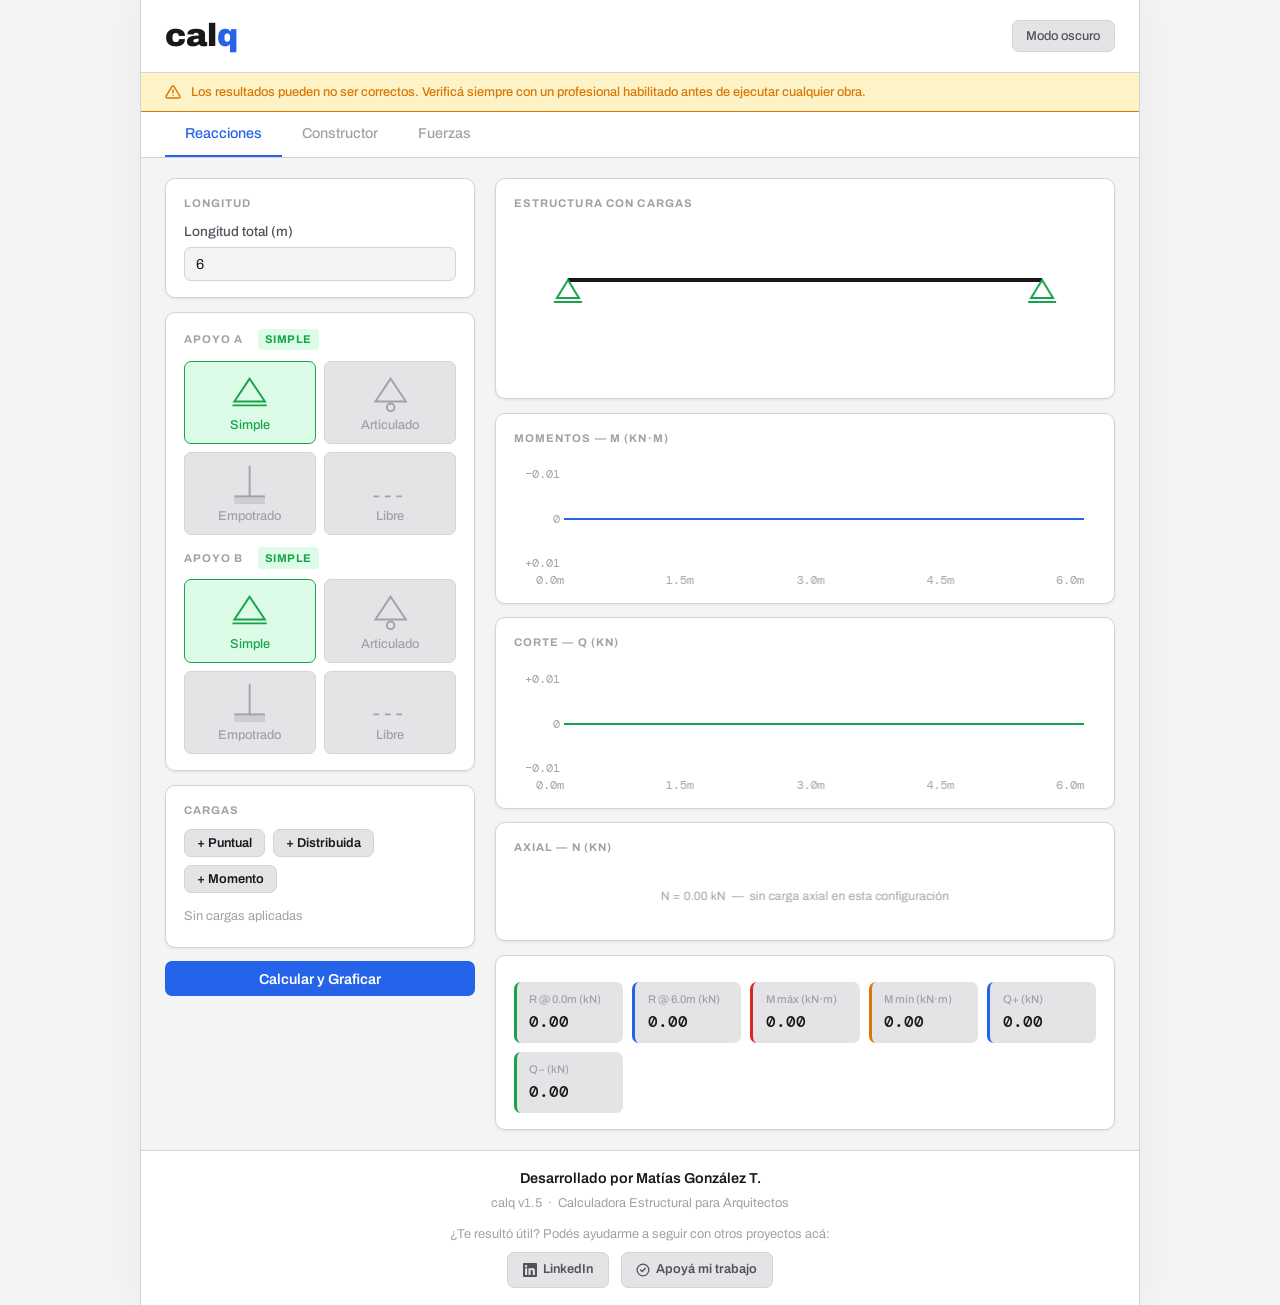
==== commit 66034c15: "Update footer version from v1.4 to v1.5" ====
--- a/index.html
+++ b/index.html
@@ -320,7 +320,7 @@
 
 <footer class="footer">
   <div class="fn">Desarrollado por Matías González T.</div>
-  <div class="fs">calq v1.4 &nbsp;·&nbsp; Calculadora Estructural para Arquitectos</div>
+  <div class="fs">calq v1.5 &nbsp;·&nbsp; Calculadora Estructural para Arquitectos</div>
   <div class="fsup">¿Te resultó útil? Podés ayudarme a seguir con otros proyectos acá:</div>
   <div class="fl">
     <a class="fa" href="https://linkedin.com/in/matiasgonzalezt/" target="_blank" rel="noopener">
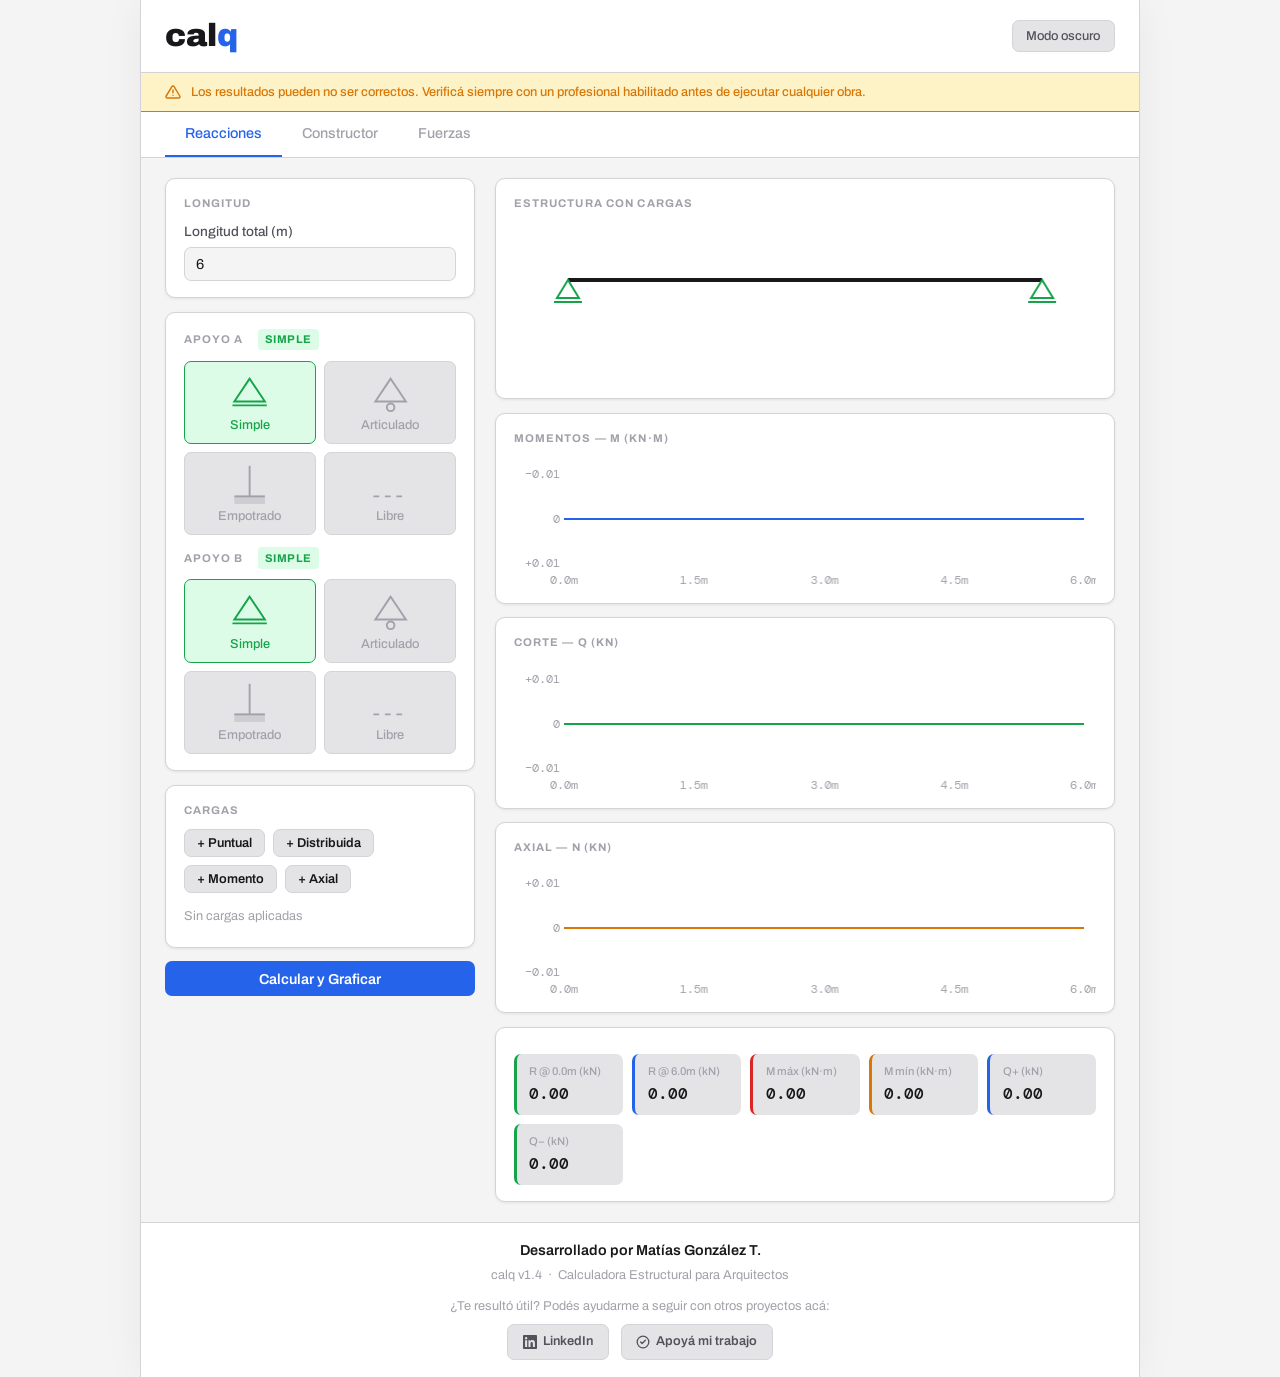
==== commit 1db6c850: "Add files via upload" ====
--- a/index.html
+++ b/index.html
@@ -56,7 +56,7 @@
 .slbl{font-size:.7rem;font-weight:700;letter-spacing:.1em;text-transform:uppercase;color:var(--ink3);margin-bottom:.65rem;display:flex;align-items:center;gap:.5rem}
 
 label{font-size:.85rem;font-weight:500;color:var(--ink2);display:block;margin-bottom:.3rem}
-input[type=number],select{width:100%;padding:.5rem .7rem;background:var(--bg);border:1.5px solid var(--br);border-radius:var(--rs);font-family:'Archivo',sans-serif;font-size:.9rem;color:var(--ink);outline:none;transition:border-color .15s;-moz-appearance:textfield}
+input[type=number],select{width:100%;padding:.5rem .7rem;background:var(--bg);border:1.5px solid var(--br);border-radius:var(--rs);font-family:'Archivo',sans-serif;font-size:.9rem;color:var(--ink);outline:none;transition:border-color .15s;-moz-appearance:textfield;appearance:textfield}
 input[type=number]:focus,select:focus{border-color:var(--ac)}
 input[type=number]::-webkit-inner-spin-button{-webkit-appearance:none}
 .g2{display:grid;grid-template-columns:1fr 1fr;gap:.6rem}
@@ -176,6 +176,14 @@
           <button class="btn btn-g btn-sm" onclick="tf('mnq','point')">+ Puntual</button>
           <button class="btn btn-g btn-sm" onclick="tf('mnq','dist')">+ Distribuida</button>
           <button class="btn btn-g btn-sm" onclick="tf('mnq','moment')">+ Momento</button>
+          <button class="btn btn-g btn-sm" onclick="tf('mnq','axial')">+ Axial</button>
+        </div>
+        <div id="mnq-fa" class="ci" style="display:none">
+          <div class="g2" style="margin-bottom:.45rem">
+            <div><label>Posición (m)</label><input type="number" id="la-pos" value="0" step="0.1" min="0"></div>
+            <div><label>Fuerza H (kN)</label><input type="number" id="la-mag" value="10" step="1"></div>
+          </div>
+          <button class="btn btn-p btn-sm" style="width:100%" onclick="addLoad('axial')">Agregar carga axial</button>
         </div>
         <div id="mnq-fp" class="ci" style="display:none">
           <div class="g2" style="margin-bottom:.45rem">
@@ -210,7 +218,7 @@
       <div class="card"><div class="slbl">Estructura con cargas</div><canvas id="cv-beam" width="700" height="160"></canvas></div>
       <div class="card"><div class="slbl">Momentos — M (kN·m)</div><canvas id="cv-M" width="700" height="130"></canvas></div>
       <div class="card"><div class="slbl">Corte — Q (kN)</div><canvas id="cv-Q" width="700" height="130"></canvas></div>
-      <div class="card"><div class="slbl">Axial — N (kN)</div><canvas id="cv-N" width="700" height="58"></canvas></div>
+      <div class="card"><div class="slbl">Axial — N (kN)</div><canvas id="cv-N" width="700" height="130"></canvas></div>
       <div id="mnq-res"></div>
     </div>
   </div>
@@ -320,7 +328,7 @@
 
 <footer class="footer">
   <div class="fn">Desarrollado por Matías González T.</div>
-  <div class="fs">calq v1.5 &nbsp;·&nbsp; Calculadora Estructural para Arquitectos</div>
+  <div class="fs">calq v1.4 &nbsp;·&nbsp; Calculadora Estructural para Arquitectos</div>
   <div class="fsup">¿Te resultó útil? Podés ayudarme a seguir con otros proyectos acá:</div>
   <div class="fl">
     <a class="fa" href="https://linkedin.com/in/matiasgonzalezt/" target="_blank" rel="noopener">
@@ -362,7 +370,7 @@
   isDark = !isDark;
   document.getElementById('app').classList.toggle('dk', isDark);
   document.getElementById('tbtn').textContent = isDark ? 'Modo claro' : 'Modo oscuro';
-  runMNQ(); bRender();
+  runMNQ(); bRender(); drawRF();
 }
 
 /* ═══════════ TABS ═══════════ */
@@ -391,7 +399,10 @@
 
 /* ═══════════ FORM TOGGLE ═══════════ */
 function tf(pfx, type){
-  const ids = {mnq:{point:'mnq-fp',dist:'mnq-fd',moment:'mnq-fm'}, b:{point:'b-fp',dist:'b-fd',moment:'b-fm'}};
+  const ids = {
+    mnq:{point:'mnq-fp',dist:'mnq-fd',moment:'mnq-fm',axial:'mnq-fa'}, 
+    b:{point:'b-fp',dist:'b-fd',moment:'b-fm'}
+  };
   const all  = Object.values(ids[pfx]);
   const cur  = ids[pfx][type];
   
@@ -419,6 +430,8 @@
     mnq.loads.push({type,pos,mag,id:Date.now()});
   } else if(type==='dist'){
     mnq.loads.push({type,a:+document.getElementById('ld-a').value,b:+document.getElementById('ld-b').value,qa:+document.getElementById('ld-qa').value,qb:+document.getElementById('ld-qb').value,id:Date.now()});
+  } else if(type==='axial'){
+    mnq.loads.push({type:'axial',pos:+document.getElementById('la-pos').value,mag:+document.getElementById('la-mag').value,id:Date.now()});
   } else {
     mnq.loads.push({type:'moment',pos:+document.getElementById('lm-pos').value,mag:+document.getElementById('lm-mag').value,id:Date.now()});
   }
@@ -434,7 +447,6 @@
   bld.supports.push({pos,type,id:Date.now()});
   bld.supports.sort((a,b)=>a.pos-b.pos);
   renderBSups(); 
-  renderLL('b'); 
   if(bld.supports.length >= 2) calcBuilder(); else bRender();
 }
 function removeBSup(id){ bld.supports=bld.supports.filter(s=>s.id!==id); renderBSups(); bRender(); }
@@ -458,7 +470,7 @@
   const fn = pfx==='mnq' ? 'removeLoad' : 'removeBLoad';
   div.innerHTML = loads.map(l=>{
     const dot = l.type==='point'?'dp':l.type==='dist'?'dd':'dm';
-    const lbl = l.type==='point'?`Puntual ${l.mag} kN @ ${l.pos}m`:l.type==='dist'?`Distribuida ${l.qa}–${l.qb} kN/m [${l.a}–${l.b}m]`:`Momento ${l.mag} kN·m @ ${l.pos}m`;
+    const lbl = l.type==='point'?`Puntual ${l.mag} kN @ ${l.pos}m`:l.type==='dist'?`Distribuida ${l.qa}–${l.qb} kN/m [${l.a}–${l.b}m]`:l.type==='moment'?`Momento ${l.mag} kN·m @ ${l.pos}m`:`Axial ${l.mag} kN @ ${l.pos}m`;
     return `<div class="lrow"><div class="dot ${dot}"></div><span class="llbl">${lbl}</span><button class="btn btn-g btn-xs" onclick="${fn}(${l.id})">✕</button></div>`;
   }).join('');
 }
@@ -486,55 +498,65 @@
    ══════════════════════════════════════════════════════ */
 
 /**
- * Calcula reacciones.
- * Retorna {RA, RB, MA} donde MA es el momento reactivo
- * en A (≠0 solo cuando typeA === 'fixed').
- *
- * Convención: cargas hacia abajo son positivas.
- * RA, RB son fuerzas de reacción hacia arriba (positivo = arriba).
- * MA es el momento reactivo en A (positivo = antihorario aplicado sobre la viga).
- */
-/**
- * Calcula reacciones utilizando Integración Numérica para resolver
- * isostáticos e hiperestáticos (empotrados) de forma exacta.
+ * Calcula reacciones utilizando Integración Numérica (Regla de Simpson)
+ * para resolver isostáticos e hiperestáticos (empotrados) de forma exacta.
+ * Convención: cargas hacia abajo positivas. RA/RB hacia arriba positivas.
+ * MA/MB momentos reactivos en empotramientos (antihorario = positivo).
  */
 function calcReactions(posA, posB, typeA, typeB, loads){
   // 1. Sumatoria de fuerzas y momentos de las cargas
-  let sumV = 0, sumMA = 0;
+  let sumV = 0, sumMA = 0, sumH = 0;
   loads.forEach(l => {
     if(l.type === 'point') { sumV += l.mag; sumMA += l.mag * (l.pos - posA); }
-    else if(l.type === 'dist') {
+    else if(l.type === 'dist') { 
       const len = l.b - l.a; const F = (l.qa + l.qb) / 2 * len;
       const t = (l.qa + l.qb) === 0 ? 0.5 : (l.qa + 2*l.qb) / (3*(l.qa + l.qb));
       sumV += F; sumMA += F * (l.a + len * t - posA);
     }
     else if(l.type === 'moment') { sumMA += l.mag; }
+    else if(l.type === 'axial') { sumH += l.mag; }
   });
 
   const span = posB - posA;
-  if(span < 1e-9) return {RA: sumV/2, RB: sumV/2, MA: 0};
-
-  // ── NUEVO: RESOLUCIÓN PARA CANTILEVERS (EXTREMOS LIBRES) ──
+  if(span < 1e-9) return {RA: sumV/2, RB: sumV/2, MA: 0, MB: 0, HA: 0, HB: 0};
+
+  // 2. Control de Inestabilidad Horizontal
+  let HA = 0, HB = 0;
+  const canA = (typeA === 'pin' || typeA === 'fixed');
+  const canB = (typeB === 'pin' || typeB === 'fixed');
+  
+  if (canA && !canB) { HA = -sumH; } 
+  else if (!canA && canB) { HB = -sumH; } 
+  else if (canA && canB) { HA = -sumH / 2; HB = -sumH / 2; } 
+  else if (sumH !== 0) { 
+    alert("Estructura inestable: Hay cargas axiales pero no hay apoyos articulados ni empotrados para resistirlas."); 
+    return {RA: 0, RB: 0, MA: 0, MB: 0, HA: 0, HB: 0}; // Ahora sí frena el cálculo
+  }
+
+  // 3. Control de Voladizos y Extremos Libres
   if (typeA === 'free' || typeB === 'free') {
     if (typeA === 'fixed' && typeB === 'free') {
-      // Empotrado a la izquierda, libre a la derecha
-      return {RA: sumV, RB: 0, MA: -sumMA, MB: 0};
+      return {RA: sumV, RB: 0, MA: -sumMA, MB: 0, HA: -sumH, HB: 0};
     } 
     else if (typeA === 'free' && typeB === 'fixed') {
-      // Libre a la izquierda, empotrado a la derecha
-      return {RA: 0, RB: sumV, MA: 0, MB: sumMA - sumV * span}; 
+      let sumMB = 0;
+      loads.forEach(l => {
+        if(l.type === 'point')  sumMB += l.mag * (l.pos - posB);
+        else if(l.type === 'dist'){ const len=l.b-l.a, F=(l.qa+l.qb)/2*len, t=(l.qa+l.qb)===0?0.5:(l.qa+2*l.qb)/(3*(l.qa+l.qb)); sumMB += F*((l.a+len*t)-posB); }
+        else if(l.type === 'moment') sumMB += l.mag;
+      });
+      return {RA: 0, RB: sumV, MA: 0, MB: -sumMB, HA: 0, HB: -sumH};
     } 
     else {
-      alert("⚠️ Estructura inestable: Un extremo 'Libre' requiere que el otro sea 'Empotrado'.");
-      return {RA: 0, RB: 0, MA: 0, MB: 0};
+      alert("Estructura inestable: Un extremo 'Libre' requiere que el otro sea 'Empotrado'. La estructura no puede estar en equilibrio.");
+      return {RA: 0, RB: 0, MA: 0, MB: 0, HA: 0, HB: 0}; // El return corregido para no tirar error
     }
   }
 
-  // 2. Calculamos reacciones como si fuera una viga simplemente apoyada
+  // 4. Integración Numérica (M0 y Simpson)
   let RB0 = sumMA / span;
   let RA0 = sumV - RB0;
 
-  // 3. Función del Momento Flector Isostático M0(x)
   const M0 = (x) => {
     let m = 0;
     if (x > posA) m += RA0 * (x - posA);
@@ -562,9 +584,8 @@
     return -m;
   };
 
-  // 4. Integración Numérica (Regla de Simpson 1/3) para hallar rotaciones
   let IA = 0, IB = 0;
-  const N = 200; // Segmentos pares
+  const N = 200; 
   const dx = span / N;
   for(let i=0; i<=N; i++){
     let x = posA + i * dx;
@@ -579,27 +600,24 @@
   let EA = -6 * IA / span;
   let EB = -6 * IB / span;
 
-  // 5. Aplicación de condiciones de contorno (Momentos de Empotramiento)
   let dMA = 0, dMB = 0;
   const fA = (typeA === 'fixed');
   const fB = (typeB === 'fixed');
 
   if (fA && !fB) {
-    dMA = EA / 2; // Apoyo A empotrado, B simple
+    dMA = EA / 2;
   } else if (!fA && fB) {
-    dMB = EB / 2; // Apoyo A simple, B empotrado
+    dMB = EB / 2;
   } else if (fA && fB) {
-    dMA = (2 * EA - EB) / 3; // Doble empotramiento
+    dMA = (2 * EA - EB) / 3;
     dMB = (2 * EB - EA) / 3;
   }
 
-  // 6. Cálculo de reacciones finales
-      let RA = RA0 - (dMA - dMB) / span;
-      let RB = RB0 + (dMA - dMB) / span;
-      
-      // Devolvemos ambos momentos de empotramiento
-      return {RA, RB, MA: dMA, MB: -dMB}; 
-    }
+  let RA = RA0 - (dMA - dMB) / span;
+  let RB = RB0 + (dMA - dMB) / span;
+  
+  return {RA, RB, MA: dMA, MB: -dMB, HA, HB}; 
+}
 
 /**
  * Construye Q(x) y M(x) en coordenadas globales 0..L.
@@ -607,7 +625,7 @@
  * (x=0), sumando contribuciones de reacciones y cargas.
  * MA: momento reactivo en posA (empotrado A). Si A es libre, MA=0.
  */
-function buildQM(L, posA, posB, RA, RB, MA, loads){
+function buildQM(L, posA, posB, RA, RB, MA, MB, HA, HB, loads){
   // 1. Recopilamos todos los puntos donde ocurren saltos (apoyos y cargas)
   let cps = [0, L, posA, posB];
   loads.forEach(l => {
@@ -617,8 +635,8 @@
 
   // 2. Creamos la cuadrícula base
   let xs = [];
-  const N = 500;
-  for(let i=0; i<=N; i++) xs.push(i * L / N);
+  const gridSize = 500;
+  for(let i=0; i<=gridSize; i++) xs.push(i * L / gridSize);
 
   // 3. Inyectamos puntos microscópicos antes y después de cada punto crítico
   cps.forEach(cp => {
@@ -648,17 +666,18 @@
         }
       }
     });
-    return q; // Mantenemos tu signo invertido para la convención gráfica
+    return q;
   });
 
   // M(x): momento acumulado desde la izquierda
-  // M(posA) incluye el momento reactivo MA (positivo = antihorario sobre la viga)
   const M = xs.map(x => {
     let m = 0;
     // Momento reactivo de empotramiento en A (si aplica)
     if(x >= posA) m += MA;
     // Momentos de las reacciones verticales
     if(x > posA) m += RA * (x - posA);
+    // Momento reactivo de empotramiento en B (si aplica)
+    if(x >= posB) m += MB;
     if(x > posB) m += RB * (x - posB);
     // Momentos de las cargas externas
     loads.forEach(l => {
@@ -684,27 +703,39 @@
     return m;
   });
 
-  return {xs, Q, M};
+  // N(x): diagrama de fuerza axial
+  // Convención: tracción positiva (flecha apunta hacia fuera del elemento)
+  const N = xs.map(x => {
+    let n = 0;
+    if(x >= posA) n += HA;
+    if(x >= posB) n += HB;
+    loads.forEach(l => {
+      if(l.type === 'axial' && x > l.pos) n += l.mag;
+    });
+    return n;
+  });
+
+  // Retornamos también la N
+  return {xs, Q, M, N};
 }
 
 /* ═══════════ RUN MNQ (Panel 1) ═══════════ */
 function runMNQ(){
   const L = +document.getElementById('vL').value || 6;
   const posA = 0, posB = L;
-  const {RA, RB, MA, MB} = calcReactions(posA, posB, mnq.supA, mnq.supB, mnq.loads);
-  const {xs, Q, M}   = buildQM(L, posA, posB, RA, RB, MA, mnq.loads);
-
-  // Usamos la propiedad M_r para mandar tanto MA como MB al graficador
-  drawBeamCV('cv-beam', L, [{pos:posA, type:mnq.supA, R:RA, M_r:MA}, {pos:posB, type:mnq.supB, R:RB, M_r:MB}], mnq.loads);
+  
+  const {RA, RB, MA, MB, HA, HB} = calcReactions(posA, posB, mnq.supA, mnq.supB, mnq.loads);
+  const {xs, Q, M, N} = buildQM(L, posA, posB, RA, RB, MA, MB, HA, HB, mnq.loads);
+
+  drawBeamCV('cv-beam', L,
+    [{pos:posA, type:mnq.supA, R:RA, M_r:MA, HA: (mnq.supA==='pin'||mnq.supA==='fixed') ? HA : 0},
+     {pos:posB, type:mnq.supB, R:RB, M_r:MB, HA: (mnq.supB==='pin'||mnq.supB==='fixed') ? HB : 0}],
+    mnq.loads);
   drawDiag('cv-M', xs, M, C().ac, L);
   drawDiag('cv-Q', xs, Q, C().gn, L);
-
-  const cvN = document.getElementById('cv-N');
-  const {W:wN, H:hN} = fixDPI(cvN);
-  const ctxN = cvN.getContext('2d');
-  ctxN.clearRect(0,0,wN,hN);
-  ctxN.font='12px Archivo,sans-serif'; ctxN.fillStyle=C().ink3; ctxN.textAlign='center';
-  ctxN.fillText('N = 0.00 kN  —  sin carga axial en esta configuración', wN/2, hN/2+5);
+  
+  // ¡El gran momento! Dibujamos el diagrama axial en naranja:
+  drawDiag('cv-N', xs, N, C().am, L);
 
   const Mx=Math.max(...M), Mn=Math.min(...M), Qx=Math.max(...Q), Qn=Math.min(...Q);
   document.getElementById('mnq-res').innerHTML = resCards(RA, RB, posA, posB, Mx, Mn, Qx, Qn, MA, MB);
@@ -717,7 +748,7 @@
   ctx.clearRect(0,0,W,H);
   const pl=54,pr=54,pt=42,pb=52, cw=W-pl-pr, y0=pt+22;
   const xOf = x => pl+(x/L)*cw;
-  const SCOL={simple:Cl.gn, pin:Cl.ac, fixed:Cl.rd};
+  const SCOL={simple:Cl.gn, pin:Cl.ac, fixed:Cl.rd, free:Cl.ink3};
 
   // Beam
   ctx.strokeStyle=Cl.ink; ctx.lineWidth=4;
@@ -734,7 +765,6 @@
   for(let i=0;i<=seg;i++){
     const fx=pl+(i/seg)*cw;
     ctx.strokeStyle=Cl.br; ctx.lineWidth=.8;
-    // ctx.beginPath(); ctx.moveTo(fx,y0-3); ctx.lineTo(fx,y0+3); ctx.stroke();
     ctx.font='12px DM Mono,monospace'; ctx.fillStyle=Cl.ink3; ctx.textAlign='center';
     ctx.fillText((i*L/seg).toFixed(1),fx,y0+148);
   }
@@ -746,6 +776,7 @@
     if(s.type==='simple'){ctx.beginPath();ctx.moveTo(tx,y0);ctx.lineTo(tx-11,y0+18);ctx.lineTo(tx+11,y0+18);ctx.closePath();ctx.stroke();ctx.beginPath();ctx.moveTo(tx-14,y0+22);ctx.lineTo(tx+14,y0+22);ctx.stroke();}
     else if(s.type==='pin'){ctx.beginPath();ctx.moveTo(tx,y0);ctx.lineTo(tx-10,y0+16);ctx.lineTo(tx+10,y0+16);ctx.closePath();ctx.stroke();ctx.beginPath();ctx.arc(tx,y0+22,2.5,0,Math.PI*2);ctx.stroke();}
     else if(s.type==='fixed'){ctx.globalAlpha=.22;ctx.fillRect(tx-5,y0-12,9,24);ctx.globalAlpha=1;ctx.strokeRect(tx-5,y0-12,9,24);}
+    else if(s.type==='free'){ctx.setLineDash([4,3]);ctx.beginPath();ctx.moveTo(tx-14,y0);ctx.lineTo(tx+14,y0);ctx.stroke();ctx.setLineDash([]);}
     ctx.font='bold 12px DM Mono,monospace'; ctx.textAlign='center';
     ctx.fillText(s.pos.toFixed(1)+'m', tx, y0+36);
     ctx.restore();
@@ -765,7 +796,6 @@
       ctx.save(); ctx.strokeStyle=Cl2.ac; ctx.fillStyle=Cl2.ac+'22'; ctx.lineWidth=1.1;
       ctx.beginPath();ctx.moveTo(ax,y0-sA);ctx.lineTo(bx,y0-sB);ctx.lineTo(bx,y0);ctx.lineTo(ax,y0);ctx.closePath();ctx.fill();ctx.stroke();
       const steps=Math.max(2,Math.floor((bx-ax)/16));
-      // for(let i=0;i<=steps;i++){arw(ctx,ax+i*(bx-ax)/steps,y0-(sA+(sB-sA)*i/steps)+1,ax+i*(bx-ax)/steps,y0-1,Cl2.ac,3,1);}
       ctx.restore();
     } else {
       const tx=xOf(l.pos); ctx.save(); ctx.strokeStyle=Cl2.am; ctx.lineWidth=2.2;
@@ -783,18 +813,19 @@
   const posA = sA.pos, posB = sB.pos;
   if(Math.abs(posB - posA) < 0.01) return alert('Los apoyos extremos deben estar en posiciones distintas');
 
-  const {RA, RB, MA, MB} = calcReactions(posA, posB, sA.type, sB.type, bld.loads);
-  const {xs, Q, M}   = buildQM(L, posA, posB, RA, RB, MA, bld.loads);
+  const {RA, RB, MA, MB, HA, HB} = calcReactions(posA, posB, sA.type, sB.type, bld.loads);
+  const {xs, Q, M, N} = buildQM(L, posA, posB, RA, RB, MA, MB, HA, HB, bld.loads);
 
   drawDiag('cv-bM', xs, M, C().ac, L);
   drawDiag('cv-bQ', xs, Q, C().gn, L);
 
-  // Redibujar viga con reacciones superpuestas (sin borrar el Canvas)
+  // Redibujar viga con reacciones superpuestas
   bRender();
+  
   const cv  = document.getElementById('cv-bld');
   const ctx = cv.getContext('2d');
   
-  // Constantes de dibujo restauradas para que no falle
+  // Usamos clientWidth directo para no borrar el canvas con fixDPI
   const pl = 54, pr = 54, pt = 42;
   const cw = cv.clientWidth - pl - pr; 
   const y0 = pt + 22;
@@ -859,6 +890,25 @@
     }
   });
 
+  // Reacciones horizontales (solo pin y fixed)
+  [[posA, HA, sA.type], [posB, HB, sB.type]].forEach(([xp, H_r, type]) => {
+    if((type !== 'pin' && type !== 'fixed') || Math.abs(H_r) < 0.001) return;
+    const tx = xOf(xp);
+    const al = 28;
+    const hx1 = H_r >= 0 ? tx - al : tx + al;
+    
+    // Creamos una nueva altura "hy" sumándole 30 píxeles a la viga (y0)
+    const hy = y0 + 30; 
+    
+    arw(ctx, hx1, hy, tx, hy, C().am, 5.5, 2);
+    ctx.font = 'bold 11px DM Mono,monospace';
+    ctx.fillStyle = C().am;
+    ctx.textAlign = 'center';
+    
+    // Bajamos el texto un poco más (hy + 14) para que quede debajo de la flecha
+    ctx.fillText('H='+H_r.toFixed(2)+'kN', (hx1+tx)/2, hy + 24);
+  });
+
   // Generar las tarjetas de resultados
   const Mx = Math.max(...M), Mn = Math.min(...M), Qx = Math.max(...Q), Qn = Math.min(...Q);
   document.getElementById('b-res').innerHTML = resCards(RA, RB, posA, posB, Mx, Mn, Qx, Qn, MA, MB);
@@ -991,16 +1041,17 @@
   ctx.fillText((isM ? '+' : '−') + maxV.toFixed(2), pl-4, pt+ch+2); 
 
   // Etiquetas del Eje X
+  ctx.textAlign = 'center';
   [0,.25,.5,.75,1].forEach(t=> ctx.fillText((t*L).toFixed(1)+'m', pl+t*cw, H-3));
 }
 
 function drawBeamCV(id, L, supports, loads){
   const cv=document.getElementById(id); if(!cv) return;
-  const {W, H} = fixDPI(cv); const ctx = cv.getContext('2d'); const Cl = C();0
+  const {W, H} = fixDPI(cv); const ctx = cv.getContext('2d'); const Cl = C();
   ctx.clearRect(0,0,W,H);
   const pl=54,pr=54,pt=34,pb=46, cw=W-pl-pr, y0=pt+24;
   const xOf = x => pl+(x/L)*cw;
-  const SCOL={simple:Cl.gn, pin:Cl.ac, fixed:Cl.rd};
+  const SCOL={simple:Cl.gn, pin:Cl.ac, fixed:Cl.rd, free:Cl.ink3};
 
   // Viga
   ctx.strokeStyle=Cl.ink; ctx.lineWidth=4;
@@ -1069,11 +1120,19 @@
       
       ctx.restore();
     }
-    ctx.restore(); // ¡Este cierra el dibujo general del apoyo!
-  });
-  // Cargas
-  const maxMag=Math.max(...loads.map(l=>l.type==='point'?Math.abs(l.mag):l.type==='dist'?Math.max(Math.abs(l.qa||0),Math.abs(l.qb||0)):Math.abs(l.mag||0)),1);
-  loads.forEach(l=>{
+    // cierre del forEach de supports
+  });
+  // Cargas — incluyendo axiales como flechas horizontales
+  const vertLoads = loads.filter(l => l.type !== 'axial');
+  const axialLoads = loads.filter(l => l.type === 'axial');
+  const maxMag = Math.max(
+    ...vertLoads.map(l=>l.type==='point'?Math.abs(l.mag):l.type==='dist'?Math.max(Math.abs(l.qa||0),Math.abs(l.qb||0)):Math.abs(l.mag||0)),
+    ...axialLoads.map(l=>Math.abs(l.mag)),
+    1
+  );
+
+  // Cargas verticales y de momento
+  vertLoads.forEach(l=>{
     if(l.type==='point'){
       const tx=xOf(l.pos), al=Math.max(18,Math.abs(l.mag)/maxMag*30);
       arw(ctx,tx,y0-al,tx,y0-1,Cl.ac);
@@ -1087,12 +1146,41 @@
       ctx.fillText(l.qa.toFixed(1)+'kN/m',ax,y0-sA-5);
       if(Math.abs(l.qb-l.qa)>.01) ctx.fillText(l.qb.toFixed(1)+'kN/m',bx,y0-sB-5);
       ctx.restore();
-    } else {
+    } else if(l.type==='moment'){
       const tx=xOf(l.pos); ctx.save(); ctx.strokeStyle=Cl.am; ctx.lineWidth=2.2;
       ctx.beginPath(); ctx.arc(tx,y0,11,-Math.PI*.8,Math.PI*.8,l.mag<0); ctx.stroke(); ctx.restore();
     }
   });
-}
+
+  // Cargas axiales — flechas horizontales sobre la viga
+  // Convención: positivo = tracción (apunta hacia afuera del elemento) → flecha apunta hacia la derecha
+  axialLoads.forEach(l=>{
+    const tx = xOf(l.pos);
+    const al = Math.max(22, Math.abs(l.mag)/maxMag*36);
+    // Tracción (+): flecha apunta a la derecha. Compresión (-): a la izquierda.
+    const x1 = l.mag >= 0 ? tx - al : tx + al;
+    const x2 = l.mag >= 0 ? tx      : tx;
+    arw(ctx, x1, y0, x2, y0, Cl.am);
+    ctx.font='bold 11px DM Mono,monospace'; ctx.fillStyle=Cl.am; ctx.textAlign='center';
+    ctx.fillText(l.mag.toFixed(1)+'kN', (x1+x2)/2, y0-10);
+  });
+
+  // Reacciones horizontales en apoyos pin y fixed
+  supports.forEach(s=>{
+    if(s.HA === undefined || Math.abs(s.HA) < 0.001) return;
+    const tx = xOf(s.pos);
+    const al = 28;
+    const hx1 = s.HA >= 0 ? tx - al : tx + al;
+    
+    const hy = y0 + 32; // La misma altura que en el constructor
+    
+    arw(ctx, hx1, hy, tx, hy, Cl.am, 5.5, 2);
+    ctx.font='bold 11px DM Mono,monospace'; 
+    ctx.fillStyle=Cl.am; 
+    ctx.textAlign='center';
+    ctx.fillText('H='+s.HA.toFixed(2)+'kN', (hx1+tx)/2, hy + 14);
+  });
+} // end drawBeamCV
 
 function resCards(RA, RB, posA, posB, Mx, Mn, Qx, Qn, MA, MB){
   const maCard = (MA !== undefined && Math.abs(MA) > 0.001)
@@ -1273,4 +1361,4 @@
 renderLL('mnq'); renderLL('b'); renderBSups(); renderRF(); runMNQ(); bRender(); drawRF();
 </script>
 </body>
-</html>
+</html>
